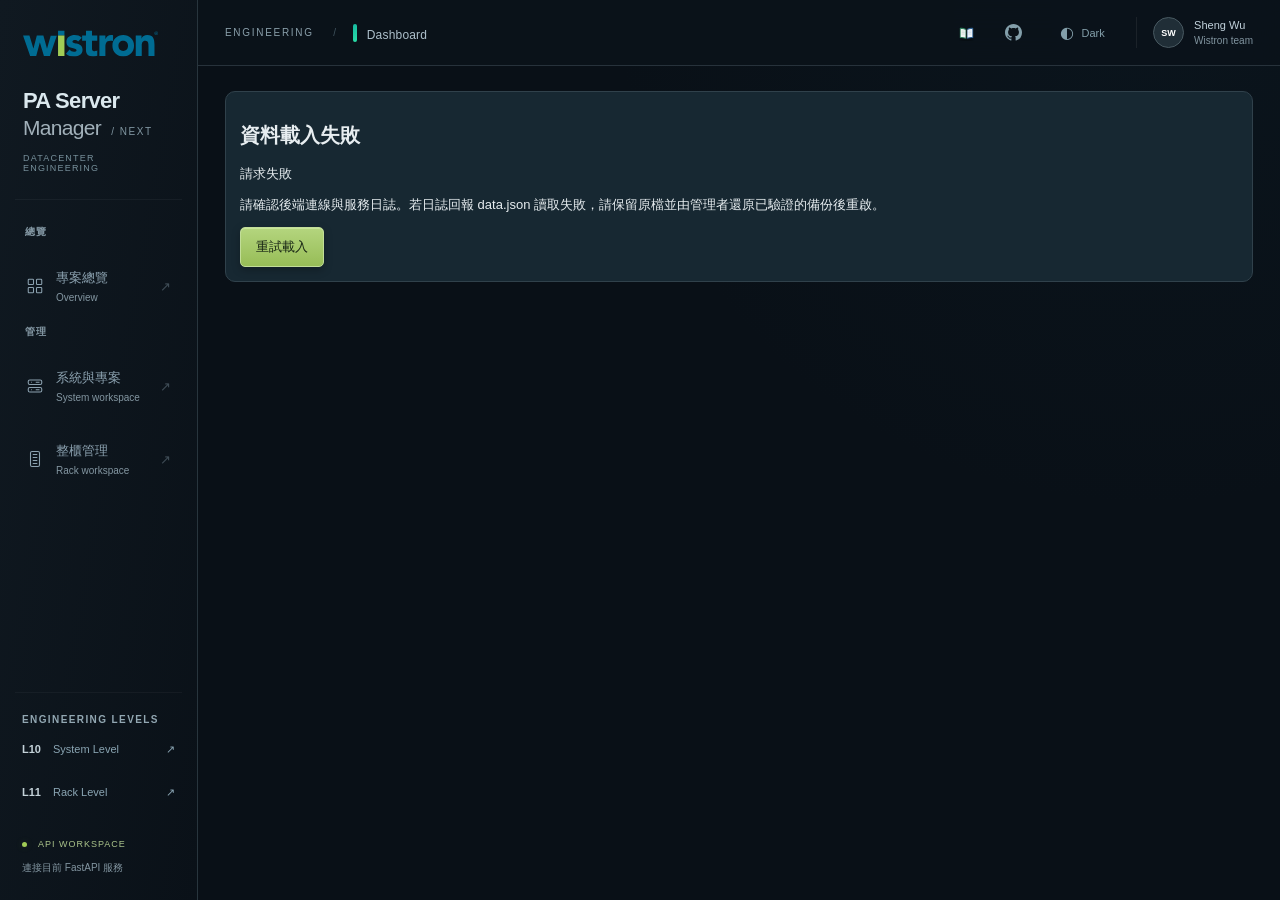
==== static/index.html @ 8024c454 "Render saved rack cabling and node-aware Ping LEDs" ====
<!DOCTYPE html>
<html lang="zh-Hant" data-theme="dark">
<head>
<meta charset="UTF-8">
<meta name="viewport" content="width=device-width, initial-scale=1.0">
<title>Wistron PA Server Manager</title>
<link rel="icon" type="image/svg+xml" href="/static/img/wistron-official.svg">
<link rel="stylesheet" href="/static/css/style.css?v=20260921a">
<link rel="stylesheet" href="/static/vendor/xterm/xterm.css">
<link rel="stylesheet" href="/static/css/product.css?v=20260924-promote-visible">
<link rel="stylesheet" href="/static/css/product-detail.css">
<link rel="stylesheet" href="/static/css/cinematic.css?v=20260924gb300-insertion2">
<link rel="stylesheet" href="/static/css/workspace-cinematic.css">
<link rel="stylesheet" href="/static/css/wistron-light.css">
<link rel="stylesheet" href="/static/css/workspace-reliability.css">
<link rel="stylesheet" href="/static/css/equipment-workspace.css?v=20260924-network-led">
<link rel="stylesheet" href="/static/css/engineering-ux.css?v=20260924">
<link rel="stylesheet" href="/static/css/operations-ux.css?v=20260924-review1">
<link rel="stylesheet" href="/static/css/workspace-ux.css?v=20260924-ux1">
<link rel="stylesheet" href="/static/css/topology.css?v=20260924-ping">
</head>
<body>

<div class="layout">

  <!-- ===== 側欄 ===== -->
  <aside class="sidebar">
    <div class="brand">
      <div class="logo-row">
        <img class="logo-mark logo-img" src="/static/img/wistronlogo.png" alt="Wistron">
        <div class="logo-txt">
          <div class="l1">Wistron PA</div>
        </div>
      </div>
      <div class="manager-label">SERVER MANAGER</div>
      <div class="sub">L10 系統 · L11 機櫃 統一管理平台</div>
    </div>

    <nav class="nav" id="nav"></nav>

    <div class="sidebar-foot">
      <span>Wistron PA Server Manager</span><br>
      <span id="mode-label">Mode: Light</span>
    </div>
  </aside>

  <!-- ===== 主內容 ===== -->
  <main class="main">
    <header class="topbar">
      <span class="page-title" id="page-title">Dashboard</span>
      <span class="gpu-alert-ticker" id="gpu-alert-ticker"></span>
      <span class="spacer"></span>

      <button class="icon-btn guide-btn-color" id="guide-btn" type="button" title="UserGuide">
        <svg viewBox="0 0 28 28" width="19" height="19" aria-hidden="true" style="display:inline-block;vertical-align:middle">
<ellipse cx="14" cy="24.5" rx="11" ry="2" fill="rgba(0,0,0,.22)"/>
<path d="M13 6.5 C10.4 4.9 7 4.4 3 4.9 L3 21.5 C7 21 10.4 21.5 13 23.1 Z" fill="#2f7d5b"/>
<path d="M12.4 8.2 C10.2 6.9 7.4 6.5 4.4 6.9 L4.4 19.8 C7.4 19.4 10.2 19.8 12.4 21 Z" fill="#eef6f1"/>
<path d="M15 6.5 C17.6 4.9 21 4.4 25 4.9 L25 21.5 C21 21 17.6 21.5 15 23.1 Z" fill="#2f5f8f"/>
<path d="M15.6 8.2 C17.8 6.9 20.6 6.5 23.6 6.9 L23.6 19.8 C20.6 19.4 17.8 19.8 15.6 21 Z" fill="#eff5fb"/>
<line x1="14" y1="6.8" x2="14" y2="22.8" stroke="#1b3d2e" stroke-width="1"/>
<path d="M6 10 H11 M6 12.5 H11 M6 15 H11" stroke="#b9c9c0" stroke-width="0.8"/>
<path d="M22 10 H17 M22 12.5 H17 M22 15 H17" stroke="#b6c7d8" stroke-width="0.8"/>
</svg>
      </button>

            <a class="icon-btn gh-link" id="gh-link" href="https://github.com/wistroneq3300/pa-server-manager-next" target="_blank" rel="noopener noreferrer" title="預覽專案原始碼：GitHub">
        <svg viewBox="0 0 16 16" width="17" height="17" fill="currentColor" aria-hidden="true"><path d="M8 0C3.58 0 0 3.58 0 8c0 3.54 2.29 6.53 5.47 7.59.4.07.55-.17.55-.38 0-.19-.01-.82-.01-1.49-2.01.37-2.53-.49-2.69-.94-.09-.23-.48-.94-.82-1.13-.28-.15-.68-.52-.01-.53.63-.01 1.08.58 1.23.82.72 1.21 1.87.87 2.33.66.07-.52.28-.87.51-1.07-1.78-.2-3.64-.89-3.64-3.95 0-.87.31-1.59.82-2.15-.08-.2-.36-1.02.08-2.12 0 0 .67-.21 2.2.82.64-.18 1.32-.27 2-.27s1.36.09 2 .27c1.53-1.04 2.2-.82 2.2-.82.44 1.1.16 1.92.08 2.12.51.56.82 1.27.82 2.15 0 3.07-1.86 3.75-3.65 3.95.29.25.54.73.54 1.48 0 1.07-.01 1.93-.01 2.2 0 .21.15.46.55.38A8.01 8.01 0 0 0 16 8c0-4.42-3.58-8-8-8z"/></svg>
      </a>

      <button class="icon-btn" id="theme-toggle" title="切換深淺色">🌓</button>

      <div class="user"><span class="avatar">SW</span> <span>Sheng Wu</span></div>
    </header>

    <div class="content" id="content">
      <div class="card">Loading…</div>
    </div>
  </main>

</div>

<!-- 新增系統 Modal -->
<div class="modal-backdrop" id="add-modal" style="display:none">
  <div class="modal">
    <div class="modal-head">
      <div class="modal-title">＋ 新增系統</div>
      <button class="icon-btn" onclick="closeAdd()">✕</button>
    </div>
    <div class="modal-body">
      <p class="hint-msg">儲存時會先確認連線（都成功才新增）：<br>
        <b>OS</b>：使用 SSH 登入並抓取 <b>hostname</b> 作為系統名稱；若填入 <b>BMC IP</b> 也會 ping 確認可連。</p>

      <div class="field-row">
        <div class="field">
          <label>層級（Level）<span class="req">*</span></label>
          <select id="f-level" class="input" onchange="onAddLevelChange()">
            <option value="system">L10 · System Level（單機）</option>
            <option value="rack">L11 · Rack Level（整櫃）</option>
          </select>
        </div>
        <div class="field">
          <label>專案 <span class="req">*</span></label>
          <select id="f-project" class="input">
            <option value="">— 未分類 —</option>
          </select>
        </div>
      </div>
      <div class="field-row" id="f-rack-size-wrap" style="display:none">
        <div class="field">
          <label>機櫃占用高度 <span class="hint" style="font-weight:400">（L11 用，多 U 元件如 CDU/PDU/Switch）</span></label>
          <select id="f-rack-size" class="input">
            <option value="1" selected>1U</option>
            <option value="2">2U</option>
            <option value="3">3U</option>
            <option value="4">4U</option>
            <option value="6">6U</option>
            <option value="8">8U</option>
            <option value="12">12U</option>
            <option value="16">16U</option>
            <option value="24">24U</option>
            <option value="32">32U</option>
            <option value="42">42U</option>
          </select>
        </div>
      </div>

      <div class="field">
        <label>OS IP <span class="req">*</span></label>
        <input id="f-os-ip" type="text" placeholder="例: INTERNAL_IP_18" class="input">
      </div>
      <div class="field-row">
        <div class="field">
          <label>OS 帳號 <span class="req">*</span></label>
          <input id="f-os-user" type="text" placeholder="例: nvidia / root" class="input">
        </div>
        <div class="field">
          <label>OS 密碼 <span class="req">*</span></label>
          <div class="pw-wrap">
            <input id="f-os-pass" type="password" placeholder="OS 密碼" class="input pw-input" autocomplete="new-password">
            <button type="button" class="pw-eye" onclick="togglePw('f-os-pass', this)">👁</button>
          </div>
        </div>
      </div>
      <div class="field-row">
        <div class="field">
          <label>OS SSH Port</label>
          <input id="f-os-port" type="number" value="22" class="input" disabled title="固定為 22">
        </div>
      </div>

      <div class="hr">BMC（必填，之後開/關機用）</div>
      <div class="field-row" style="align-items:center">
        <div class="field" style="flex:1">
          <label>BMC IP <span class="hint" style="font-weight:400">（系統依 OS 的 ipmitool 自動帶入）</span></label>
          <input id="f-bmc-ip" type="text" placeholder="由 ipmitool 自動抓取" class="input" disabled>
        </div>
      </div>
      <div style="display:flex;align-items:center;gap:8px;flex-wrap:wrap">
        <button type="button" class="btn small" id="probe-bmc-btn" onclick="probeBmc()">🔍 依 OS 抓取 BMC IP（需 ipmitool）</button>
        <span id="probe-bmc-dot" class="dot-sm" title="抓取 BMC IP 狀態"></span>
        <span id="probe-bmc-msg"></span>
      </div>
      <div class="field-row">
        <div class="field">
          <label>BMC 帳號 <span class="req" id="bmc-user-req">*</span></label>
          <input id="f-bmc-user" type="text" placeholder="例: root" class="input">
        </div>
        <div class="field">
          <label>BMC 密碼 <span class="req" id="bmc-pass-req">*</span></label>
          <div class="pw-wrap">
            <input id="f-bmc-pass" type="password" placeholder="BMC 密碼" class="input pw-input" autocomplete="new-password">
            <button type="button" class="pw-eye" onclick="togglePw('f-bmc-pass', this)">👁</button>
          </div>
        </div>
      </div>

      <div id="add-err" class="error-box" style="display:none"></div>
    </div>
    <div class="modal-foot">
      <button class="btn" onclick="closeAdd()">取消</button>
      <button class="btn primary" id="save-btn" onclick="saveMachine()">儲存並連線測試</button>
    </div>
  </div>
</div>

<!-- 專案管理 Modal -->
<div class="modal-backdrop" id="project-modal" style="display:none">
  <div class="modal">
    <div class="modal-head">
      <div class="modal-title">專案管理</div>
      <button class="icon-btn" onclick="closeProjectModal()">✕</button>
    </div>
    <div class="modal-body">
      <div class="field-row" style="margin-bottom:4px">
        <div class="field" style="flex:2">
          <label>專案名稱</label>
          <input id="new-project-name" type="text" placeholder="例: NCP / H100 / Miramar" class="input">
        </div>
        <div class="field" style="flex:2">
          <label>備註（選填）</label>
          <input id="new-project-desc" type="text" placeholder="說明" class="input">
        </div>
        <button id="project-add-btn" class="btn primary" style="align-self:flex-end;margin-bottom:2px" onclick="addProject()">新增專案</button>
      </div>
      <div id="project-err" class="error-box" style="display:none"></div>
      <table class="t">
        <thead><tr><th>專案</th><th>備註</th><th>機台數</th><th></th></tr></thead>
        <tbody id="project-list-body"></tbody>
      </table>
      <p class="hint-msg" style="margin-top:10px">刪除專案的條件：該專案下必須<b>沒有機台</b>。</p>
    </div>
  </div>
</div>

<!-- 終端機 Modal（左右雙欄：左 OS / 右 BMC；可拖曳 + 放大） -->
<div class="modal-backdrop" id="term-modal" style="display:none">
  <div class="modal term-modal term-drag" id="term-modal-box">
    <div class="term-drag-handle term-head" id="term-head">
      <div class="modal-title" id="term-title"><span class="grip">⠿</span> 終端機</div>
      <span class="spacer"></span>
      <button class="icon-btn term-max" id="term-max-btn" onclick="toggleTermMaximize()" title="放大 / 還原">⛶</button>
      <button class="icon-btn" onclick="closeTerm()" title="關閉">✕</button>
    </div>
    <div class="term-statusbar" id="term-status">
      <span id="term-os-status">OS 連線中…</span>
      <div class="term-mode" id="term-mode">
        <button class="btn small term-mode-btn" id="term-mode-both" title="OS 與 BMC 並排顯示" onclick="setTermMode('both')">◫ 並排</button>
        <button class="btn small term-mode-btn" id="term-mode-os" title="只顯示 OS，放大佔滿" onclick="setTermMode('os')">🖥 OS 放大</button>
        <button class="btn small term-mode-btn" id="term-mode-bmc" title="只顯示 BMC，放大佔滿" onclick="setTermMode('bmc')">🌐 BMC 放大</button>
      </div>
      <span id="term-bmc-status">BMC 連線中…</span>
    </div>
    <div class="term-body">
      <div class="term-pane term-pane-os" id="term-os-pane">
        <div class="term-pane-label">OS</div>
        <div class="term-box" id="term-os"></div>
      </div>
      <div class="term-pane term-pane-bmc" id="term-bmc-pane">
        <div class="term-pane-label">BMC</div>
        <div class="term-box" id="term-bmc"></div>
      </div>
    </div>
  </div>
</div>

<!-- 廣播終端 Modal（同時控制多台 rack 系統，可選主機） -->
<div class="modal-backdrop" id="bc-modal" style="display:none">
  <div class="modal bc-modal bc-drag" id="bc-modal-box">
    <div class="term-drag-handle bc-head" id="bc-head">
      <div class="modal-title" id="bc-title"><span class="grip">▦</span> 📡 廣播終端 <span class="hint" id="bc-title-hint"></span></div>
      <span class="spacer"></span>
      <button class="icon-btn bc-max" id="bc-max-btn" onclick="toggleBcMaximize()" title="放大 / 還原">⛶</button>
      <button class="icon-btn" onclick="closeBroadcast()" title="關閉">✕</button>
    </div>
    <div class="bc-topbar">
      <div class="bc-tabs" id="bc-tabs"></div>
      <div class="bc-ctrl">
        <button class="btn small" id="bc-grid-btn" onclick="bcSetGrid(!bcState.grid)" title="同時顯示全部主機（方形網格，幾台就排幾格）"><span class="bc-chk-box"></span>全部顯示</button>
        <button class="btn small active" id="bc-bcast-on" onclick="bcSetBroadcast(true)" title="廣播模式">📡 廣播全部</button>
        <button class="btn small" id="bc-bcast-off" onclick="bcSetBroadcast(false)" title="只操作目前選取主機">◈ 目前主機</button>
      </div>
    </div>
    <div class="bc-body">
      <div class="bc-panes" id="bc-panes"></div>
      <div class="bc-hlog" id="bc-hlog"></div>
    </div>
    <div class="bc-statusbar" id="bc-status">
      <div class="bc-bcastbar">
        <span class="bc-bc-label">📡 指令列</span>
        <input id="bc-input" type="text" placeholder="輸入指令，Enter 送出（自動加到目前主機或全部主機）" autocomplete="off" spellcheck="false">
      </div>
      <span class="hint" id="bc-status-txt" style="white-space:nowrap"></span>
    </div>
  </div>
</div>

<script src="/static/vendor/xterm/xterm.js"></script>
<script src="/static/vendor/xterm/addon-fit.js"></script>
<script src="/static/vendor/chartjs/chart.umd.min.js"></script>
<script src="/static/js/equipment-rules.js?v=20260924-r4"></script>
<script src="/static/js/equipment-connections.js?v=20260924-r4"></script>
<script src="/static/js/app.js?v=20260924-network-led"></script>
<script src="/static/js/topology.js?v=20260924-network-led"></script>
<script src="/static/js/userguide.js?v=20260905b"></script>
<script>
// KVM 自動登入（Plan A）：launch_id 由 broker mint，route 是 Portal origin 提供
// （nginx 把 /api/kvm/launch 代轉 broker）。主 app 若跑在 dev origin（127.0.0.1:6969），
// 就用指定的 broker Portal host；正式部署時整個 app 掛在 portal host 下即自動對齊。
window.SPX_KVM_LAUNCH_API =
  (window.SPX_KVM_LAUNCH_API) ||
  (location.hostname === "127.0.0.1" && "https://portal.lab.example.internal/api/kvm/launch") ||
  (location.origin + "/api/kvm/launch");
</script>
<script src="/static/js/product.js?v=20260924-promote-visible"></script>
<script src="/static/js/product-detail.js?v=20260924-ops-unified"></script>
<script src="/static/js/core-scene.js?v=20260924-cooling1"></script>
<script src="/static/js/cinematic.js?v=20260924gb300-insertion2"></script>
<script src="/static/js/workspace-cinematic.js?v=20260924-ux2"></script>
<script src="/static/js/hardware-visuals.js?v=20260924-power-fans"></script>
<script src="/static/js/workspace-reliability.js?v=20260924-cooling1"></script>
<script src="/static/js/rack-equipment-scene.js?v=20260924-network-led"></script>
<script src="/static/js/equipment-workspace.js?v=20260924-network-led"></script>
<script src="/static/js/engineering-ux.js?v=20260924-ux2"></script>
<script src="/static/js/operations-ux.js?v=20260924-ux2"></script>
<script src="/static/js/workspace-ux.js?v=20260924-ops-unified"></script>
<script type="module" src="/static/js/kvm_broadcast.js?v=20260924-review1"></script>
<div id="guide-root"></div>


</body>

</html>
---- static/css/style.css ----
/* ============================================================
   Wistron PA Server Manager
   白底為主 + dark/light 切換；品牌色：深藍 + 綠（貼圖風格）
   ============================================================ */

/* ---------- 深淺色變數 ---------- */
:root[data-theme="light"] {
  --bg: #f4f6f8;            /* 頁面背景（淺灰白） */
  --bg-panel: #ffffff;      /* 卡片 */
  --bg-panel-2: #f0f3f6;
  --bg-hover: #eef3f7;
  --border: #dde4ea;
  --border-soft: #e8edf1;
  --text: #1c2733;
  --text-dim: #5c6b77;
  --text-faint: #8a98a5;
  --sidebar-bg: #0a2540;    /* 深藍側欄 */
  --sidebar-text: #c6d6e4;
  --sidebar-text-dim: #6d89a4;
  --logo-grad: linear-gradient(135deg, #0a7d78, #00a878);
  --shadow: 0 1px 3px rgba(10,37,64,.06);
  --shadow-lg: 0 8px 24px rgba(10,37,64,.10);
  --accent-blue: #0a6cff;
  --accent-blue-bg: rgba(10,108,255,.10);
  --grid-line: rgba(10,37,64,.03);
}

:root[data-theme="dark"] {
  --bg: #0e141b;
  --bg-panel: #151d26;
  --bg-panel-2: #1b2530;
  --bg-hover: #212c38;
  --border: #273440;
  --border-soft: #1e2933;
  --text: #dbe4ec;
  --text-dim: #96a4b0;
  --text-faint: #677684;
  --sidebar-bg: #0a1626;
  --sidebar-text: #b7c9da;
  --sidebar-text-dim: #5f7a94;
  --logo-grad: linear-gradient(135deg, #16b7a0, #2be0a7);
  --shadow: 0 1px 3px rgba(0,0,0,.4);
  --shadow-lg: 0 10px 28px rgba(0,0,0,.5);
  --accent-blue: #3b9bff;
  --accent-blue-bg: rgba(59,155,255,.14);
  --grid-line: rgba(255,255,255,.02);
}

/* 品牌綠（兩模式共用） */
:root {
  --w-green: #0a7d78;
  --w-green-bright: #00a878;
  --green: #16a34a; --green-bg: rgba(22,163,74,.12);
  --red: #dc2626;   --red-bg: rgba(220,38,38,.12);
  --amber:#d97706;  --amber-bg: rgba(217,119,6,.12);
}

* { box-sizing: border-box; }
html, body { margin:0; padding:0; }
body {
  background: var(--bg);
  background-attachment: fixed;
  color: var(--text);
  font-family: "Segoe UI","Noto Sans TC","Microsoft JhengHei",Arial,sans-serif;
  font-size: 13px;
  transition: background .2s, color .2s;
}

/* ===== Layout ===== */
.layout { display:flex; min-height:100vh; }

.sidebar {
  width: 236px; flex-shrink:0;
  background:
    linear-gradient(180deg, rgba(10,108,255,.08), transparent 30%),
    var(--sidebar-bg);
  color: var(--sidebar-text);
  display:flex; flex-direction:column;
  height:100vh; position:sticky; top:0;
}
.brand { padding:22px 18px 16px; border-bottom:1px solid rgba(255,255,255,.08); position:relative }
.brand .logo-row { display:flex; align-items:center; gap:10px; }
.brand .logo-mark {
  width:36px;height:36px;border-radius:9px;background:var(--logo-grad);
  display:flex;align-items:center;justify-content:center;
  font-weight:800;color:#fff;font-size:17px;box-shadow:0 2px 10px rgba(0,168,120,.45);
}
/* Wistron logo 圖片取代「PA」方塊：比例放大、貼合側欄 */
.brand .logo-img{width:auto;height:30px;border-radius:0;background:transparent;box-shadow:none}
.brand .logo-txt .l1 { font-weight:700;font-size:13px;color:#fff;letter-spacing:.3px; }
.brand .manager-label {
  margin-top:2px;font-size:10px;color:#7f9cb4;letter-spacing:.6px;font-weight:600;
}
.brand .sub { margin-top:8px;font-size:10px;color:#6d89a4; }

.nav { flex:1; overflow-y:auto; padding:12px 10px; }
.nav .nav-group {
  font-size:10px; letter-spacing:1.4px; color:#5f82a0; text-transform:uppercase;
  padding:6px 10px; font-weight:600;
}
.nav-btn {
  display:flex;align-items:center;gap:11px;width:100%;text-align:left;
  background:transparent;color:var(--sidebar-text);border:none;border-radius:8px;
  padding:10px 12px;margin-bottom:4px;font-size:13px;cursor:pointer;transition:all .15s;
  font-family:inherit;
}
.nav-btn .ico { width:18px;text-align:center;font-size:15px;opacity:.9; }
.nav-btn:hover { background:rgba(255,255,255,.07); color:#fff; }
.nav-btn.active {
  background:linear-gradient(90deg, rgba(0,168,120,.3), rgba(0,168,120,.05));
  color:#fff;font-weight:600;box-shadow:inset 3px 0 0 var(--w-green-bright);
}
.sidebar-foot {
  padding:14px 18px;border-top:1px solid rgba(255,255,255,.08);
  font-size:10px;color:var(--sidebar-text-dim);line-height:1.7;
}

.main { flex:1; min-width:0; display:flex; flex-direction:column; }
.topbar {
  background:color-mix(in srgb, var(--bg-panel) 88%, transparent);
  backdrop-filter:blur(8px);
  background-color:var(--bg-panel);
  border-bottom:1px solid var(--border);
  padding:0 22px;height:56px;display:flex;align-items:center;gap:16px;
  position:sticky;top:0;z-index:5;
}
.topbar .page-title { font-size:16px;font-weight:700;letter-spacing:.2px; }
.topbar .page-title::before{content:"";display:inline-block;width:4px;height:18px;border-radius:2px;background:var(--logo-grad);margin-right:10px;vertical-align:-3px}
.topbar .spacer{flex:1}
.user { display:flex;align-items:center;gap:8px;color:var(--text-dim);font-size:12px; }
.avatar {
  width:30px;height:30px;border-radius:50%;background:var(--logo-grad);color:#fff;
  display:flex;align-items:center;justify-content:center;font-size:12px;font-weight:700;
  box-shadow:0 0 0 2px var(--bg-panel), 0 0 12px rgba(0,168,120,.3);
}

.content { flex:1; padding:20px 22px; }

/* ===== Components ===== */
.card {
  background:var(--bg-panel);border:1px solid var(--border);border-radius:10px;
  padding:16px 18px;margin-bottom:14px;box-shadow:var(--shadow);
}
.card-title {
  font-size:12px;font-weight:700;letter-spacing:.4px;color:var(--text);
  display:flex;align-items:center;gap:8px;margin-bottom:12px;
}
.card-title .hint{color:var(--text-faint);font-weight:400;font-size:11px}

/* 首頁專案總覽卡片 */
.dash-proj-grid{display:grid;grid-template-columns:repeat(auto-fill,minmax(220px,1fr));gap:14px;margin-top:4px}
.dash-proj{background:var(--bg-panel);border:1px solid var(--border);border-radius:12px;padding:15px 16px;cursor:pointer;box-shadow:var(--shadow);transition:transform .15s,border-color .15s,box-shadow .15s;position:relative;overflow:hidden}
.dash-proj::before{content:"";position:absolute;left:0;right:0;top:0;height:2px;background:var(--logo-grad);opacity:0;transition:opacity .15s}
.dash-proj:hover{transform:translateY(-3px);border-color:var(--w-green);box-shadow:var(--shadow-lg)}
.dash-proj:hover::before{opacity:1}
.dash-proj-head{display:flex;align-items:center;justify-content:space-between;gap:8px;flex-wrap:wrap}
.dash-proj-name{font-size:14px;font-weight:700;color:var(--text);min-width:0;overflow:hidden;text-overflow:ellipsis;white-space:nowrap}
.dash-proj-count{font-size:11px;color:var(--text-faint);white-space:nowrap}
.dash-proj-desc{font-size:11px;color:var(--text-faint);margin-top:4px;line-height:1.4}
.dash-proj-stats{margin-top:10px;display:flex;flex-wrap:wrap;gap:6px 12px;font-size:11.5px}
.dash-proj-stats .green{color:var(--green)}
.dash-proj-stats .red{color:var(--red)}

/* ---- 專案卡片：規模分級 + 異常警示 ---- */
.dash-proj{display:flex;flex-direction:column}
.dash-proj.lg{border-left:3px solid var(--accent-blue)}
.dash-proj.mid{border-left:3px solid color-mix(in srgb,var(--w-green) 55%, transparent)}
.dash-proj.lg .dash-proj-count{color:var(--accent-blue);font-weight:700}
.dash-proj-badge{position:static;flex-shrink:0;font-size:10.5px;font-weight:700;padding:3px 8px;border-radius:20px;line-height:1;white-space:nowrap}
.dash-proj-badge.ok{background:var(--green-bg);color:var(--green)}
.dash-proj-badge.bad{background:var(--red-bg);color:var(--red)}
.dash-proj.ok{border-color:color-mix(in srgb,var(--green) 35%, var(--border))}
.dash-proj.warn{border-color:var(--amber)}
.dash-proj.bad{border-color:var(--red);box-shadow:0 0 0 1px var(--red-bg)}
.dash-proj.bad::before{background:var(--red)}

/* 專案管理頁：每專案一卡片 */
.proj-sort-list{display:flex;flex-direction:column;gap:16px}
.proj-card{background:var(--bg-panel);border:1px solid var(--border);border-radius:12px;overflow:hidden;padding:0;box-shadow:var(--shadow);transition:border-color .15s, box-shadow .15s}
.proj-card:hover{border-color:color-mix(in srgb, var(--w-green) 35%, var(--border));box-shadow:var(--shadow-lg)}
.proj-card-active{border-color:var(--w-green)!important;box-shadow:0 0 0 3px color-mix(in srgb, var(--w-green) 35%, transparent),var(--shadow-lg)}
@keyframes projFlash{0%{background:color-mix(in srgb, var(--w-green) 22%, var(--bg-panel))}100%{background:var(--bg-panel)}}
.proj-card-active .proj-card-head{animation:projFlash 1.2s ease-out}
.proj-card-head{display:flex;align-items:center;padding:16px 18px;border-bottom:1px solid var(--border-soft);background:
  linear-gradient(180deg, color-mix(in srgb, var(--bg-panel-2) 92%, var(--accent-blue-bg)), var(--bg-panel-2));
  cursor:grab;user-select:none}
.proj-card-head:active{cursor:grabbing}
.proj-card-head[draggable="true"]:active{opacity:.85}
.proj-card-grip{color:var(--text-faint);font-size:18px;margin-right:4px;line-height:1;cursor:grab;opacity:.8}
.proj-card-info{display:flex;align-items:center;gap:12px;flex-wrap:wrap;min-width:0}
.proj-card .proj-card-info .proj-card-desc{margin-left:6px}
.proj-card-info .badge{align-self:center}
.proj-card-name{font-size:24px;font-weight:800;color:var(--text);letter-spacing:.3px;line-height:1.1}
.proj-card-count{font-size:12px;color:var(--w-green);background:var(--green-bg);padding:3px 12px;border-radius:20px;font-weight:700}
.proj-card-desc{font-size:12px;color:var(--text-faint)}
.proj-card .t td{padding:8px 12px}
.move-sel{max-width:150px;font-size:11.5px;padding:4px 8px;border-radius:6px}
/* 拖曳換位視覺回饋 */
.proj-card.drag-src{opacity:.5}
.proj-card.drag-idle{opacity:.6}
.proj-card.drag-over{border-color:var(--w-green);box-shadow:0 0 0 2px var(--w-green-bg);transform:translateY(2px)}

.stat-row{display:flex;gap:14px;flex-wrap:wrap}
.stat{flex:1;min-width:110px;position:relative;background:var(--bg-panel);border:1px solid var(--border);border-radius:12px;padding:16px 18px;box-shadow:var(--shadow);overflow:hidden;transition:transform .12s, box-shadow .12s, border-color .12s}
.stat:hover{transform:translateY(-2px);box-shadow:var(--shadow-lg);border-color:color-mix(in srgb, var(--w-green) 40%, var(--border))}
.stat::after{content:"";position:absolute;left:0;top:0;bottom:0;width:3px;background:var(--logo-grad);border-radius:2px 0 0 2px;opacity:.9}
.stat .k{color:var(--text-faint);font-size:11px;letter-spacing:.4px;text-transform:uppercase}
.stat .v{font-size:26px;font-weight:800;margin-top:4px;color:var(--text);letter-spacing:.5px}

.badge{display:inline-flex;align-items:center;gap:5px;padding:2px 9px;border-radius:20px;font-size:11px;font-weight:600;white-space:nowrap}
.badge .dot{width:7px;height:7px;border-radius:50%}
.badge.green{background:var(--green-bg);color:var(--green)} .badge.green .dot{background:var(--green)}
.badge.red{background:var(--red-bg);color:var(--red)} .badge.red .dot{background:var(--red)}
.badge.amber{background:var(--amber-bg);color:var(--amber)} .badge.amber .dot{background:var(--amber)}
/* 專案層級 badge：Rack(L10) 藍、System(L11) 綠 */
.badge-rack{background:rgba(10,140,255,.12);color:#0a8cff;border:1px solid rgba(10,140,255,.25)}
.badge-system{background:var(--green-bg);color:var(--green);border:1px solid rgba(22,163,74,.25)}
:root[data-theme="dark"] .badge-rack{color:#4db2ff}

/* 停用欄位（反灰） */
.input[disabled]{background:var(--bg-panel-2);color:var(--text-faint);cursor:not-allowed;opacity:.7}

table.t{width:100%;border-collapse:collapse}
.proj-table-scroll{overflow-x:auto;-webkit-overflow-scrolling:touch;width:100%}
.proj-table-scroll table.t{min-width:1180px;width:100%;table-layout:fixed}
.proj-table-scroll table.t th,.proj-table-scroll table.t td{white-space:nowrap}
/* 系統管理表格：固定各欄寬度，讓每個專案卡片(含 L10/L11/未分類)的欄位 X 位置完全一致 */
.proj-table-scroll table.t col.cw-name{width:220px}
.proj-table-scroll table.t col.cw-lvl{width:78px}
.proj-table-scroll table.t col.cw-ip{width:118px}
.proj-table-scroll table.t col.cw-st{width:74px}
.proj-table-scroll table.t col.cw-pwr{width:90px}
.proj-table-scroll table.t col.cw-move{width:124px}
.proj-table-scroll table.t col.cw-act{width:210px}
.proj-card .t td.os-ip-cell,.proj-card .t td.bmc-ip-cell{white-space:nowrap;min-width:110px}
.t th{text-align:left;font-size:11px;color:var(--text-faint);text-transform:uppercase;letter-spacing:.4px;border-bottom:1px solid var(--border);padding:8px;white-space:nowrap}
.t td{border-bottom:1px solid var(--border-soft);padding:8px;font-size:12px}
/* 系統管理專案表格（L10/L11/未分類共用同 8 欄 + colgroup 固定欄寬，
   確保每個專案卡片的欄位 X 位置完全一致；卡片太窄時整個表格可水平捲動）。 */
.proj-card .t{width:100%}
/* 系統名稱欄：內容可折行截斷，避免撐寬 */
.proj-card .t th:nth-child(1),.proj-card .t td:nth-child(1){text-align:left;overflow:hidden;text-overflow:ellipsis}
/* OS IP / BMC IP（第3/4欄）：fixed 欄寬下超長內容截斷，避免破版 */
.proj-card .t th:nth-child(3),.proj-card .t td:nth-child(3),
.proj-card .t th:nth-child(4),.proj-card .t td:nth-child(4){overflow:hidden;text-overflow:ellipsis}
.proj-card .t td:nth-child(2) .mono{display:inline-block;max-width:100%;overflow:hidden;text-overflow:ellipsis;vertical-align:bottom}
.t tr:last-child td{border-bottom:none}
.t tbody tr:hover{background:var(--bg-hover)}
.mono{font-family:Consolas,Menlo,monospace;font-size:11.5px}

.btn{
  background:var(--bg-panel);color:var(--text);border:1px solid var(--border);border-radius:8px;
  padding:8px 14px;font-size:12px;font-weight:600;cursor:pointer;display:inline-flex;align-items:center;gap:6px;transition:all .12s;font-family:inherit;box-shadow:var(--shadow)
}
.btn:hover{border-color:var(--w-green);color:var(--w-green);transform:translateY(-1px)}
.btn.primary{background:linear-gradient(135deg, var(--w-green), var(--w-green-bright));border-color:transparent;color:#fff;box-shadow:0 2px 8px rgba(0,168,120,.35)}
.btn.primary:hover{background:linear-gradient(135deg, var(--w-green-bright), var(--w-green-bright));color:#fff;transform:translateY(-1px)}
.btn.small{padding:4px 10px;font-size:11px;font-weight:500}
.btn.btn-danger{color:var(--red);border-color:transparent;background:var(--red-bg)}
.btn.btn-danger:hover{background:var(--red);color:#fff}
.btn.btn-good{color:var(--green);border-color:transparent;background:color-mix(in srgb,var(--green) 14%,transparent)}
.btn.btn-good:hover{background:var(--green);color:#fff}
.btn.btn-warn{color:#d97706;border-color:transparent;background:color-mix(in srgb,#d97706 14%,transparent)}
.btn-del{color:#fca5a5;border-color:rgba(248,113,113,.45);background:color-mix(in srgb,#ef4444 14%,transparent)}
.btn-del:hover{background:rgba(239,68,68,.5);color:#fff}
.btn.btn-warn:hover{background:#d97706;color:#fff}

.icon-btn{
  background:transparent;border:1px solid var(--border);border-radius:6px;color:var(--text);
  width:32px;height:32px;cursor:pointer;font-size:15px;transition:all .12s;font-family:inherit
}
.icon-btn:hover{border-color:var(--w-green)}

.section-h{display:flex;align-items:center;gap:10px;margin:0 0 14px}
.section-h .t{font-size:16px;font-weight:800;letter-spacing:.2px}
.section-h .spacer{flex:1}
.section-h .hint{color:var(--text-faint);font-size:12px}

.empty{
  position:relative;
  border:1px dashed var(--border);border-radius:10px;padding:22px 20px;text-align:center;color:var(--text-faint);background:var(--bg-panel)
}
.empty b{color:var(--text)}
/* 机柜空态：左右两条发光竖缝，像空的机柜立柱 */
.empty::before{content:"";position:absolute;left:16px;top:16px;bottom:16px;width:3px;border-radius:2px;pointer-events:none;
  background:linear-gradient(180deg,transparent,color-mix(in srgb,var(--w-green) 70%, transparent) 28%,color-mix(in srgb,var(--w-green) 70%, transparent) 72%,transparent)}
.empty::after{content:"";position:absolute;right:16px;top:16px;bottom:16px;width:3px;border-radius:2px;pointer-events:none;
  background:linear-gradient(180deg,transparent,color-mix(in srgb,var(--w-green) 70%, transparent) 28%,color-mix(in srgb,var(--w-green) 70%, transparent) 72%,transparent)}

/* ===== Modal ===== */
.modal-backdrop{position:fixed;inset:0;background:rgba(8,20,32,.5);backdrop-filter:blur(3px);display:flex;align-items:center;justify-content:center;z-index:50}
.modal{background:var(--bg-panel);border:1px solid var(--border);border-radius:14px;width:500px;max-width:94vw;box-shadow:0 24px 60px rgba(0,0,0,.35)}
.modal-head{display:flex;align-items:center;justify-content:space-between;padding:16px 20px;border-bottom:1px solid var(--border);background:linear-gradient(180deg, color-mix(in srgb, var(--bg-panel-2) 90%, var(--accent-blue-bg)), var(--bg-panel));border-radius:14px 14px 0 0}
.modal-title{font-size:15px;font-weight:800;letter-spacing:.2px}
.modal-title::before{content:"";display:inline-block;width:4px;height:16px;border-radius:2px;background:var(--logo-grad);margin-right:9px;vertical-align:-2px}
.modal-body{padding:20px;max-height:70vh;overflow-y:auto}
.modal-foot{padding:16px 20px;border-top:1px solid var(--border);display:flex;justify-content:flex-end;gap:10px}

.hint-msg{color:var(--text-dim);font-size:12px;margin:0 0 14px;line-height:1.6}
.hr{font-size:11px;font-weight:700;color:var(--text-faint);letter-spacing:.5px;margin:16px 0 12px;border-top:1px solid var(--border);padding-top:10px;text-transform:uppercase}
#probe-bmc-btn{margin:2px 0 12px;width:100%;justify-content:center}
#probe-bmc-btn:disabled{opacity:.6;cursor:wait}
.field{margin-bottom:12px}
.field label{display:block;font-size:12px;color:var(--text-dim);margin-bottom:4px}
.field .req{color:var(--red)}
.field-row{display:flex;gap:12px}
.field-row .field{flex:1}
.input{
  width:100%;padding:9px 11px;border:1px solid var(--border);border-radius:6px;
  background:var(--bg-panel-2);color:var(--text);font-size:13px;outline:none;font-family:inherit
}
.input:focus{border-color:var(--w-green)}
/* placeholder 一律淺灰：避免某些欄位（尤其 BMC 密碼 pw-input）在部分瀏覽器顯示較深 */
.input::placeholder{color:var(--text-faint);opacity:1}
/* BMC IP 掃描結果訊息：成功綠、失敗紅 */
#probe-bmc-msg{font-size:12.5px;font-weight:600}
#probe-bmc-msg.ok{color:#16a34a}
#probe-bmc-msg.err{color:#ef4444}
.input::-webkit-input-placeholder{color:var(--text-faint);opacity:1}
.input::-moz-placeholder{color:var(--text-faint);opacity:1}
/* BMC 密碼欄在 WebKit 會被上方 -webkit-text-fill-color(深色) 蓋掉 placeholder
   補一條 placeholder 淺灰且 !important 覆蓋，與「例: root」一致 */
input#f-bmc-pass::-webkit-input-placeholder{color:var(--text-faint) !important;-webkit-text-fill-color:var(--text-faint) !important;opacity:1}
input#f-bmc-pass::placeholder{color:var(--text-faint) !important;-webkit-text-fill-color:var(--text-faint) !important;opacity:1}
input#f-bmc-pass::-moz-placeholder{color:var(--text-faint) !important;opacity:1}
/* 移除 BMC 密碼欄由瀏覽器 autofill/必填提示造成的紅框，統一為一般輸入框樣式 */
input#f-bmc-pass,
input#f-bmc-pass:-webkit-autofill,
input#f-bmc-pass:autofill{
  border:1px solid var(--border) !important;
  outline:none !important;
  box-shadow:0 0 0 1000px var(--bg-panel-2) inset !important;
  -webkit-box-shadow:0 0 0 1000px var(--bg-panel-2) inset !important;
  -webkit-text-fill-color:var(--text) !important;
  caret-color:var(--text);
}
.error-box{background:var(--red-bg);color:var(--red);border:1px solid rgba(220,38,38,.3);border-radius:6px;padding:9px 12px;font-size:12px;margin-top:6px}
.success-box{background:var(--green-bg);color:var(--green);border:1px solid rgba(22,163,74,.3);border-radius:6px;padding:9px 12px;font-size:12px;margin-top:6px}

/* ===== 密碼眼睛 ===== */
.pw-wrap{position:relative}
.pw-input{padding-right:34px}
.pw-eye{position:absolute;right:6px;top:50%;transform:translateY(-50%);border:none;background:transparent;cursor:pointer;font-size:14px;opacity:.7}
.pw-eye:hover{opacity:1}

/* ===== 專案收合選單（Dashboard 用）===== */
.proj-group{
  background:var(--bg-panel);border:1px solid var(--border);border-radius:10px;
  margin-bottom:14px;overflow:hidden;box-shadow:var(--shadow);
}
.proj-head{
  width:100%;display:flex;align-items:center;gap:10px;padding:12px 16px;cursor:pointer;
  background:var(--bg-panel);border:none;color:var(--text);font-family:inherit;font-size:13px;text-align:left;
}
.proj-head:hover{background:var(--bg-hover)}
.proj-head .caret{transition:transform .2s;font-size:11px;color:var(--text-dim)}
.proj-head.open .caret{transform:rotate(90deg)}
.proj-head .proj-name{font-weight:700}
.proj-head .proj-count{color:var(--text-faint);font-size:12px;background:var(--bg-panel-2);padding:1px 9px;border-radius:12px}
.proj-head .spacer{flex:1}
.proj-body{display:none;border-top:1px solid var(--border-soft);padding:6px}
.proj-group.open .proj-body{display:block}
.proj-body table{margin:0}
.proj-body .t td{padding:7px 8px}

.project-add-bar{display:flex;align-items:center;gap:10px;margin-bottom:14px}
.project-add-bar .input{flex:1}

/* ===== 終端機 ===== */
.term-modal{width:92vw;max-width:1400px;height:82vh;display:flex;flex-direction:column}
.term-head{flex-shrink:0}
.term-statusbar{
  display:flex;align-items:center;gap:12px;padding:6px 16px;font-size:11px;
  background:var(--bg-panel-2);border-bottom:1px solid var(--border);color:var(--text-dim);
}
.term-body{flex:1;display:flex;gap:8px;padding:10px;min-height:0}
.term-pane{flex:1;display:flex;flex-direction:column;min-width:0}
/* 終端機視圖切換：os / bmc 單獨放大 或 both 並排 */
.term-mode{display:flex;gap:6px}
.term-mode-btn{padding:2px 10px;font-size:11px;opacity:.7}
.term-mode-btn.active{opacity:1;background:var(--accent,rgba(0,180,255,.18));border-color:var(--accent,#0af);color:var(--text)}
.term-mode-btn:disabled{opacity:.4;cursor:not-allowed}
.term-state-os .term-pane-os{display:flex}
.term-state-os .term-pane-bmc{display:none}
.term-state-bmc .term-pane-os{display:none}
.term-state-bmc .term-pane-bmc{display:flex}
.term-state-both .term-pane-os{display:flex}
.term-state-both .term-pane-bmc{display:flex}
.term-pane-label{
  font-size:11px;font-weight:700;padding:5px 10px;letter-spacing:.4px;color:var(--text-faint);
  border:1px solid var(--border);border-bottom:none;border-radius:8px 8px 0 0;background:var(--bg-panel-2);
  display:flex;justify-content:space-between;align-items:center;
}
.term-box{flex:1;min-height:0;border:1px solid var(--border);border-radius:0 0 8px 8px;overflow:hidden;background:#000}
.term-box .xterm{padding:6px;height:100%}
.term-badge{font-size:10px;font-weight:600;padding:1px 7px;border-radius:10px}
.term-badge.ok{background:var(--green-bg);color:var(--green)}
.term-badge.err{background:var(--red-bg);color:var(--red)}
.term-badge.warn{background:var(--amber-bg);color:var(--amber)}

/* ===== 終端機：可拖曳 + 放大 ===== */
/* term modal 不走 flex 置中，改用絕對定位以便拖曳 */
#term-modal{align-items:flex-start;display:flex;padding:0;overflow:hidden}
.term-drag{
  position:fixed;left:50%;top:50%;transform:translate(-50%,-50%);
  width:92vw;max-width:1400px;height:82vh;display:flex;flex-direction:column;
  margin:0;cursor:default;
}
.term-drag.dragging{transition:none;opacity:.95}
.term-drag-handle{cursor:move;user-select:none;display:flex;align-items:center;gap:10px;
  padding:12px 16px;border-bottom:1px solid var(--border)}
.term-drag .grip{color:var(--text-faint);font-size:13px}
/* 放大（全螢幕）狀態 */
.term-drag.maximized{
  left:0 !important;top:0 !important;transform:none !important;
  width:100vw !important;max-width:none;height:100vh !important;border-radius:0;
}
.term-drag.maximized .grip{display:none}
.term-drag.maximized .term-max{background:var(--bg-panel-2)}

/* ===== 廣播終端（同時控制多台 rack 系統） ===== */
#bc-modal{align-items:flex-start;display:flex;padding:0;overflow:hidden}
.bc-drag{
  position:fixed;left:50%;top:50%;transform:translate(-50%,-50%);
  width:94vw;max-width:1500px;height:84vh;display:flex;flex-direction:column;
  margin:0;cursor:default;
}
.bc-drag.dragging{transition:none;opacity:.95}
.bc-topbar{
  display:flex;align-items:center;gap:10px;flex-wrap:wrap;padding:8px 14px;
  border-bottom:1px solid var(--border);background:var(--bg-panel-2);
}
.bc-tabs{display:flex;gap:6px;flex:1;flex-wrap:wrap;min-width:0}
.bc-tab{
  font-size:11px;font-weight:600;padding:5px 11px;border-radius:6px;cursor:pointer;
  border:1px solid var(--border);color:var(--text-dim);background:var(--bg-panel);
  display:flex;align-items:center;gap:6px;max-width:190px;overflow:hidden;text-overflow:ellipsis;white-space:nowrap;
}
.bc-tab .lamp{width:7px;height:7px;border-radius:50%;flex-shrink:0}
.bc-tab .bc-ack{font-size:11px;font-weight:800;margin-left:3px;min-width:12px;text-align:center}
.bc-tab .bc-ack.ok{color:var(--green)}
.bc-tab .bc-ack.send{color:var(--amber)}
.bc-tab .lamp.on{background:var(--green)}
.bc-tab .lamp.err{background:var(--red)}
.bc-tab .lamp.none{background:var(--text-faint)}
/* 抓取 BMC IP 狀態燈：灰=待機、紅=掃描中/失敗、綠=已抓到 */
.dot-sm{width:9px;height:9px;border-radius:50%;background:var(--text-faint);flex-shrink:0;transition:background .2s}
.dot-sm.scan{background:var(--red);box-shadow:0 0 0 0 rgba(220,38,38,.6);animation:pulse 1s infinite}
.dot-sm.ok{background:var(--green)}
.dot-sm.fail{background:var(--red)}
@keyframes pulse{0%{box-shadow:0 0 0 0 rgba(220,38,38,.6)}70%{box-shadow:0 0 0 6px rgba(220,38,38,0)}100%{box-shadow:0 0 0 0 rgba(220,38,38,0)}}
.bc-tab.active{border-color:var(--accent-blue);color:var(--text);background:var(--bg-panel)}
.bc-tab .x{opacity:.6;margin-left:2px;font-size:12px}
.bc-tab .x:hover{opacity:1;color:var(--red)}
.bc-ctrl{display:flex;gap:6px;flex-shrink:0;align-items:center}
.bc-ctrl .btn.small.active{background:var(--w-green);border-color:var(--w-green);color:#fff}
.bc-ctrl #bc-grid-btn.active{background:transparent;border-color:var(--w-green);color:var(--w-green)}
.bc-chk-box{
  display:inline-block;
  width:16px;
  height:16px;
  border:2px solid var(--w-green);
  border-radius:3px;
  position:relative;
  margin-right:4px;
  vertical-align:middle;
}
.bc-ctrl #bc-grid-btn.active .bc-chk-box{
  background:var(--w-green);
}
.bc-ctrl #bc-grid-btn.active .bc-chk-box::after{
  content:"✓";
  position:absolute;
  color:#fff;
  font-size:12px;
  top:50%;
  left:50%;
  transform:translate(-50%,-50%);
}
.bc-body{flex:1;min-height:0;padding:10px;display:flex}
.bc-panes{flex:1;display:flex;min-width:0;min-height:0}
.bc-pane{display:none;flex:1;flex-direction:column;min-width:0;min-height:0}
.bc-pane.active{display:flex}
/* 網格「同時顯示全部」監控牆模式：幾台自動排成近似方形（4台=2x2、9台=3x3…） */
.bc-panes.grid{display:grid;grid-template-columns:repeat(var(--bc-cols,2),1fr);gap:8px;overflow:auto;align-content:start}
.bc-panes.grid .bc-pane{display:flex;min-height:120px}
.bc-panes.grid .bc-pane-label{font-size:10px;padding:3px 8px}
.bc-panes.grid .bc-box .xterm{padding:3px}
/* 主控(host/broadcaster)指令記錄：記錄你(host)送出過的 command → 目標 */
.bc-hlog{width:200px;min-width:180px;max-width:260px;margin-left:10px;border:1px solid var(--border);border-radius:8px;
  background:var(--bg-panel-2);overflow-y:auto;font-family:"Cascadia Mono","Consolas",monospace;font-size:10.5px;
  display:flex;flex-direction:column}
.bc-hlog-item{padding:5px 8px;border-bottom:1px solid var(--border);font-size:10.5px;line-height:1.5;color:var(--text)}
.bc-hlog-time{color:var(--text-faint);font-size:9.5px;display:block}
.bc-hlog-cmd{color:#22c55e;font-weight:700;word-break:break-all;display:block}
/* .bc-hlog-tgt 已移除：指令歷史不再顯示目標主機列表 */
.bc-hlog-empty{color:var(--text-faint);padding:12px;font-size:10.5px;line-height:1.6}
.bc-pane-label{
  font-size:11px;font-weight:700;padding:5px 10px;letter-spacing:.3px;color:var(--text-faint);
  border:1px solid var(--border);border-bottom:none;border-radius:8px 8px 0 0;background:var(--bg-panel-2);
  display:flex;justify-content:space-between;align-items:center;overflow:hidden;text-overflow:ellipsis;white-space:nowrap;
}
.bc-box{flex:1;min-height:0;border:1px solid var(--border);border-radius:0 0 8px 8px;overflow:hidden;background:#000}
.bc-box .xterm{padding:6px;height:100%}
.bc-statusbar{
  display:flex;align-items:center;gap:12px;padding:8px 16px;font-size:12px;
  background:var(--bg-panel-2);border-top:1px solid var(--border);color:var(--text-dim);
  min-height:38px;
}
.bc-bcastbar{display:flex;gap:8px;align-items:center;width:100%}
.bc-bcastbar .bc-bc-label{font-size:11px;font-weight:700;color:var(--accent-blue);white-space:nowrap}
.bc-bcastbar input{flex:1}
#bc-input{flex:1;background:#0b0f14;color:#e6edf3;border:1px solid var(--border);border-radius:6px;padding:8px 10px;font-family:monospace;font-size:12.5px}
#bc-input:focus{outline:none;border-color:var(--accent-blue)}
.bc-drag.maximized{left:0 !important;top:0 !important;transform:none !important;width:100vw !important;max-width:none;height:100vh !important;border-radius:0}
.bc-drag.maximized .bc-max{background:var(--bg-panel-2)}
.bc-drag.maximized .grip{display:none}

/* ============================================================
   Dashboard 新總覽（SUT 健康、GPU 狀態、告警、架構、AI Copilot)
   ============================================================ */
.dash-kpis{display:flex;gap:14px;flex-wrap:wrap;margin-bottom:16px}
.dash-lastscan{display:flex;align-items:center;gap:6px;font-size:11.5px;color:var(--text-faint);margin:-6px 0 14px}
.dash-kpis .stat{flex:1;min-width:130px}

.glass-panel{
  background:var(--bg-panel);
  border:1px solid var(--border);
  border-radius:16px;
  padding:18px 20px;
  box-shadow:var(--shadow);
}

/* 中部三欄：健康 / 狀態表 / 告警+架構 */
/* 中部兩欄：健康 + 狀態圓餅 */
.dash-mid{display:grid;grid-template-columns:340px 1fr;gap:16px;margin-bottom:16px;align-items:stretch}
/* 燈光貼 absolute 頂/左，需 overflow:hidden 才會跟圓角彎，不然直角會凸出圓角外 */
.dash-mid .glass-panel{display:flex;flex-direction:column;min-width:0;overflow:hidden}
.dash-mid .card-title{font-size:13px;font-weight:800;letter-spacing:.3px;color:var(--text);margin-bottom:14px}

.health-body{display:flex;flex-direction:column;align-items:center;gap:16px}
.donut{width:150px;height:150px;transform:rotate(-90deg)}
.donut-track{fill:none;stroke:var(--bg-panel-2);stroke-width:11}
.donut-val{fill:none;stroke-width:11;stroke-linecap:round}
.donut-val.good{stroke:var(--green)}
.donut-val.warn{stroke:var(--amber)}
.donut-val.bad{stroke:var(--red)}
.donut text{transform:rotate(90deg);transform-origin:60px 60px;text-anchor:middle}
.donut .donut-n{font-size:26px;font-weight:800;fill:var(--text)}
.donut .donut-l{font-size:9px;fill:var(--text-faint);letter-spacing:.5px}
.health-legend{display:flex;flex-direction:column;gap:8px;width:100%}
.hl{display:flex;align-items:center;gap:8px;font-size:12.5px;color:var(--text-dim)}
.hl b{color:var(--text)}

.dot{display:inline-block;width:8px;height:8px;border-radius:50%;flex-shrink:0}
.dot-g{background:var(--green)} .dot-r{background:var(--red)} .dot-y{background:var(--amber)}

.table-scroll{overflow-x:auto}
.status-panel .t td{font-size:12px}
.status-panel .t th{font-size:10.5px}

.alerts{list-style:none;margin:0;padding:0}
.alerts li{display:flex;align-items:center;gap:8px;font-size:12.5px;color:var(--text-dim);padding:6px 0;border-bottom:1px solid var(--border-soft)}
.alerts li:last-child{border-bottom:none}
.alerts li.no-alert{color:var(--green)}
.card-title .hint{font-size:11px;color:var(--text-faint);font-weight:400}

/* 系統架構圖 */
.arch{display:flex;flex-direction:column;gap:4px;align-items:center;margin-top:6px}
.arch-node{
  width:100%;text-align:center;padding:10px;border-radius:10px;
  font-size:12px;font-weight:700;color:#fff;display:flex;flex-direction:column;gap:2px;
}
.arch-sub{font-size:10px;font-weight:400;opacity:.85}
.arch-fe{background:linear-gradient(135deg,#2563eb,#3b82f6)}
.arch-be{background:linear-gradient(135deg,#7c3aed,#9333ea)}
.arch-gpu{background:linear-gradient(135deg,#0a7d78,#00a878)}
.arch-arrow{color:var(--text-faint);font-size:14px;line-height:1}

/* 下排：專案 + copilot */
.dash-bottom{display:grid;grid-template-columns:1fr 460px;gap:18px;align-items:stretch}
.dash-proj-grid{display:grid;grid-template-columns:repeat(auto-fill,minmax(210px,1fr));gap:14px}
.dash-proj-bar{height:5px;border-radius:4px;background:var(--bg-panel-2);overflow:hidden;margin-top:10px}
.dash-proj-bar-in{height:100%;background:linear-gradient(90deg,var(--w-green),var(--w-green-bright));border-radius:4px;transition:width .4s}

.copilot-body{display:flex;flex-direction:column;gap:10px;margin-bottom:12px;max-height:520px;min-height:220px;overflow-y:auto}
.copilot-msg{font-size:12.5px;line-height:1.6;padding:9px 12px;border-radius:12px}
.copilot-msg.ai{background:var(--bg-panel-2);color:var(--text-dim);border:1px solid var(--border-soft)}
.copilot-msg.user{background:var(--accent-blue-bg);color:var(--accent-blue);align-self:flex-end;border:1px solid color-mix(in srgb,var(--accent-blue) 30%, transparent)}
.copilot-input{display:flex;gap:8px}

/* ---- Rack Copilot 對話視窗 ---- */
.rack-cop-panel{margin-top:16px;background:var(--bg-panel, rgba(18,20,28,.9));border:1px solid var(--border-soft);border-radius:14px;overflow:hidden;display:flex;flex-direction:column}
.rack-cop-head{display:flex;align-items:center;gap:8px;padding:10px 12px;border-bottom:1px solid var(--border-soft);background:color-mix(in srgb,var(--bg-panel-2, #12141c) 60%, transparent)}
.cop-title{flex:1;font-weight:600}
.rack-cop-clear{font-size:12px;padding:2px 8px;opacity:.7}
.rack-cop-body{display:flex;flex-direction:column;gap:10px;padding:12px;height:320px;min-height:200px;overflow-y:auto}
.rack-cop-input{display:flex;gap:8px;padding:10px 12px;border-top:1px solid var(--border-soft);align-items:flex-end}
.rack-cop-input textarea{flex:1;resize:none;min-height:38px;max-height:120px;border:1px solid var(--border-soft);border-radius:10px;background:var(--input-bg, rgba(0,0,0,.25));color:var(--text);padding:9px 12px;font-family:inherit;font-size:13px;outline:none}
.rack-cop-input button{height:38px;width:44px;border-radius:10px;font-size:16px}
.cop-msg{display:flex;gap:8px;align-items:flex-start}
.cop-msg.user{justify-content:flex-end}
.cop-avatar{font-size:16px;line-height:1;padding-top:4px;flex-shrink:0}
.cop-bubble{font-size:12.5px;line-height:1.6;padding:9px 12px;border-radius:12px;max-width:82%;word-break:break-word}
.cop-bubble.ai{background:var(--bg-panel-2);color:var(--text-dim);border:1px solid var(--border-soft)}
.cop-bubble.user{background:var(--accent-blue-bg);color:var(--accent-blue);border:1px solid color-mix(in srgb,var(--accent-blue) 30%, transparent)}
.cop-bubble.typing{opacity:.65;font-style:italic}

.empty-small{color:var(--text-faint);font-size:12.5px;padding:20px 0;text-align:center}

/* ============ Rack Manager（L11 整櫃） ============ */
.rack-hero{display:flex;align-items:center;gap:12px;padding:20px 24px;border-radius:16px;margin-bottom:18px;
  background:
    linear-gradient(120deg, color-mix(in srgb, var(--accent-blue-bg) 70%, var(--bg-panel)), var(--bg-panel)),
    var(--bg-panel);
  border:1px solid var(--border);box-shadow:var(--shadow)}
.rack-hero-left{display:flex;flex-direction:column;gap:2px;min-width:0}
.rack-hero-title{font-size:22px;font-weight:800}
.rack-hero-sub{color:var(--text-dim);font-size:13px}
.rack-hero-desc{color:var(--text-faint);font-size:12px}
.rack-hero .spacer{flex:1}
.rack-grid{display:grid;grid-template-columns:repeat(auto-fill,minmax(320px,1fr));gap:16px;margin-bottom:16px}
.rack-card{background:var(--bg-panel);border:1px solid var(--border);border-radius:14px;padding:16px 18px;box-shadow:var(--shadow);transition:transform .12s,box-shadow .12s}
.rack-card:hover{transform:translateY(-2px);box-shadow:var(--shadow-lg)}
.rack-card.off{opacity:.72}
.rack-card-top{display:flex;align-items:center;justify-content:space-between;gap:8px}
.rack-name{font-size:15px;font-weight:800}
.rstatus{font-size:11.5px;font-weight:600;padding:3px 9px;border-radius:14px}
.rstatus.green{background:var(--green-bg);color:var(--green)}
.rstatus.amber{background:var(--amber-bg);color:var(--amber)}
.rack-proj{font-size:11.5px;color:var(--text-faint);margin-top:3px}
.rack-metrics{display:flex;gap:10px;margin:14px 0}
.rm{flex:1;background:var(--bg-panel-2);border-radius:10px;padding:10px;text-align:center}
.rm-k{display:block;font-size:10px;color:var(--text-faint);letter-spacing:.3px}
.rm-v{display:block;font-size:16px;font-weight:800;margin-top:2px}
.rm-v.hot{color:var(--amber)}
.rack-rack-vis{display:grid;grid-template-columns:repeat(12,1fr);gap:3px;background:var(--bg-panel-2);padding:8px;border-radius:8px;border:1px solid var(--border-soft)}
.slot{aspect-ratio:1.1;border-radius:3px;background:var(--border);transition:background .2s}
.slot.on{background:linear-gradient(135deg,#10b981,#059669);box-shadow:0 0 5px rgba(16,185,129,.4)}
.slot.pdu{background:linear-gradient(135deg,#0a6cff,#3b9bff)}
.rack-actions{display:flex;gap:8px;margin-top:14px;flex-wrap:wrap}
.rack-tip{color:var(--text-faint);font-size:12px;line-height:1.6;padding:14px 18px;border:1px dashed var(--border);border-radius:10px;background:var(--bg-panel)}

/* Rack Manager：List 檢視（Ping Rack + 電源控制） */
.rack-mode-tabs{display:flex;gap:6px}
.rack-mode-tabs .btn.active{background:var(--w-green);border-color:var(--w-green);color:#fff}
.rack-sel{display:flex;align-items:center;gap:6px;font-size:12.5px;color:var(--text-dim);margin-left:10px}
.rack-sel .input{width:150px}
.rack-ping-table th,.rack-ping-table td{padding:9px 12px}
.ping-lamp{display:inline-block;font-size:13px;line-height:1}
.ping-lamp.on{color:var(--green);text-shadow:0 0 6px color-mix(in srgb,var(--green) 55%,transparent)}
.ping-lamp.off{color:var(--red);text-shadow:0 0 6px color-mix(in srgb,var(--red) 55%,transparent)}
.ping-lamp.none{opacity:.35}
.ping-ip{margin-left:4px;font-size:12px}
.rack-status-legend{font-size:12.5px;color:var(--text-dim);padding:10px 14px;border-bottom:1px solid var(--border-soft);background:var(--bg-panel);border-radius:12px 12px 0 0}
.mach-link{color:var(--accent-blue);text-decoration:none;font-weight:700}
.mach-link:hover{text-decoration:underline}

/* 單機詳情頁 */
.mach-toolbar{display:flex;align-items:center;gap:12px;padding:16px 20px;border-radius:16px;margin-bottom:18px;
  background:linear-gradient(120deg,color-mix(in srgb,var(--accent-blue-bg) 60%,var(--bg-panel)),var(--bg-panel));
  border:1px solid var(--border);box-shadow:var(--shadow)}
.mach-toolbar .spacer{flex:1}
.mach-name{font-size:18px;font-weight:800;display:flex;align-items:center;gap:8px}
.mach-grid{display:grid;grid-template-columns:1fr 1fr;gap:16px;margin-bottom:16px;align-items:start;align-content:start}
.mach-grid .card{margin-top:0}
/* 基本資訊卡：與右側 OS 卡等高（stretch）以消除列下方大片留白；開關機按鈕緊貼表格下方，不在電源與按鈕之間留空 */
.mach-grid .card:has(> .mach-info){display:flex;flex-direction:column;align-self:stretch}
.mach-grid .card:has(> .mach-info) .mach-power-actions{margin-top:14px;margin-bottom:0}
.mach-pre{background:var(--bg-panel-2);border:1px solid var(--border-soft);border-radius:10px;padding:12px 14px;font-size:12px;line-height:1.65;white-space:pre-wrap;word-break:break-word;max-height:380px;overflow:auto;color:var(--text-dim)}
.diag-report .mach-pre{max-height:640px;font-size:13px;line-height:1.7;color:var(--text-normal)}
.diag-raw{margin-top:10px}
.diag-raw summary{cursor:pointer;font-size:12px;color:var(--text-faint)}
.diag-raw .mach-pre{margin-top:8px}
.mach-info td:first-child{color:var(--text-faint);width:90px}
.mach-power-actions{display:flex;align-items:center;gap:8px;margin-top:14px;flex-wrap:wrap}
.sensor-kpis{display:flex;gap:10px}
.sensor-kpi{flex:1;background:var(--bg-panel-2);border-radius:10px;padding:8px 10px;text-align:center}
.sensor-kpi b{display:block;font-size:15px;font-weight:800}
.sensor-kpi span{font-size:9px;color:var(--text-faint);letter-spacing:.4px}
.sensor-kpi.bad b{color:var(--red)}
.sensor-kpi.warn b{color:var(--amber)}
/* Sensor AI 診斷列（重用 .tel-ai 樣式，僅調整間距） */
.sensor-ai{margin:12px 0 0}
@media (max-width:900px){.mach-grid{grid-template-columns:1fr}}
/* 系統管理：L10/L11 過濾分頁 */
.lvl-tabs{display:flex;gap:6px;margin-left:10px}
.lvl-tab.active{background:var(--w-green);border-color:var(--w-green);color:#fff}
.lvl-tab.active:hover{color:#fff}
.flex-wrap{flex-wrap:wrap}

/* 響應式：窄螢幕改單欄 */
@media (max-width: 1200px){
  .dash-mid{grid-template-columns:1fr}
  .dash-bottom{grid-template-columns:1fr}
}
@media (max-width: 760px){
  .dash-mid, .dash-bottom{grid-template-columns:1fr}
  .rack-hero{flex-wrap:wrap}
}

/* ===== System Telemetry（左右左右 2 欄 + 展開收合） ===== */
.tel-ranges{display:flex;gap:6px;margin:6px 0 12px;flex-wrap:wrap}
.tel-range.active{background:var(--w-green);border-color:var(--w-green);color:#fff}
.tel-card-title{display:flex;align-items:center;justify-content:space-between;cursor:pointer}
.tel-collapse-all{font-size:11px;color:var(--text-faint);cursor:pointer;user-select:none}
.tel-toolbar{display:flex;align-items:center;gap:10px;margin:0 0 12px}
.tel-ai-hint{font-size:11px;color:var(--text-faint);margin-left:auto}
/* GitHub icon link in topbar */
.gh-link{display:inline-flex;align-items:center;justify-content:center;padding:2px 4px;color:var(--text-faint);text-decoration:none;transition:color .15s}
.gh-link:hover{color:var(--text)}
#racktel-ai-wrap{margin-top:6px}
#racktel-ai-wrap .racktel-ai-head{font-size:11px;font-weight:700;color:var(--text-faint);margin-bottom:3px;letter-spacing:.3px}
#racktel-ai-wrap .tel-ai{margin-top:0}
.tel-range-sel{display:flex;align-items:center;gap:8px;font-size:12px;color:var(--text-faint)}
.tel-range-sel .input{padding:4px 8px;font-size:12px}
.tel-ai{display:flex;align-items:flex-start;gap:8px;margin:0 0 14px;padding:10px 14px;
  background:linear-gradient(135deg,color-mix(in srgb, var(--w-green) 10%, var(--bg-panel-2)),var(--bg-panel-2));
  border:1px solid color-mix(in srgb, var(--w-green) 25%, var(--border));
  border-left:3px solid var(--w-green);border-radius:10px;font-size:12px;color:var(--text);line-height:1.55}
.tel-ai-lbl{font-weight:700;white-space:nowrap;flex-shrink:0}
.tel-grid{display:grid;grid-template-columns:1fr 1fr;gap:14px}   /* 左右左右 2 欄 */
.tel-block{background:var(--bg-panel-2);border:1px solid var(--border-soft);border-radius:10px;overflow:hidden;display:flex;flex-direction:column}
.tel-block-head{display:flex;align-items:center;justify-content:space-between;padding:8px 12px;cursor:pointer;user-select:none;border-bottom:1px solid var(--border-soft)}
.tel-block-head:hover{background:rgba(37,99,235,.06)}
.tel-arrow{font-size:11px;color:var(--text-faint)}
.tel-label{font-size:12px;font-weight:700;letter-spacing:.5px;color:var(--text-faint)}
.tel-block-body{padding:8px 12px;display:flex;flex-direction:column;flex:1 1 auto}
/* 每張圖：標題(單行省略，固定在頂部) + 圖表填滿剩餘；固定高度讓各圖一致不被同列撐大 */
.tel-block .chart-box{display:flex;flex-direction:column;height:170px;margin-bottom:10px}
.tel-block .chart-box:last-child{margin-bottom:0}
.chart-title{flex:0 0 18px;height:18px;line-height:18px;
  font-size:11px;font-weight:700;color:var(--text-dim);letter-spacing:.3px;
  white-space:nowrap;overflow:hidden;text-overflow:ellipsis}
.chart-title .unit{font-weight:400;color:var(--text-faint)}
.tel-block .chart-box > canvas{flex:1 1 auto;min-height:0;width:100%!important}
.footer-hint{font-size:12px;color:var(--text-faint);line-height:1.65;background:var(--bg-panel-2);border:1px dashed var(--border-soft);border-radius:10px;padding:10px 14px;margin-top:14px}

/* ---- Rack Telemetry（整櫃，依類型） ---- */
.racktel-status{font-size:12px;margin-bottom:12px}
.rt-kind-empty{font-size:12px;color:var(--text-faint);padding:8px;border:1px dashed var(--border-soft);border-radius:8px;background:var(--bg-panel-2)}
.rt-kind-charts{display:flex;flex-direction:column;gap:2px}
.rt-kind-bars{max-height:420px;overflow-y:auto;margin-top:8px;font-size:11px}
.rt-bars-head{display:grid;grid-template-columns:120px repeat(var(--rt-cols,1),1fr);gap:4px;color:var(--text-faint);font-weight:700;border-bottom:1px solid var(--border-soft);padding-bottom:4px;margin-bottom:2px}
.rt-bar-row{display:grid;grid-template-columns:120px repeat(var(--rt-cols,1),1fr);gap:4px;align-items:center;padding:2px 0;border-bottom:1px dashed rgba(128,128,128,.12)}
.rt-bars-h{overflow:hidden;text-overflow:ellipsis;white-space:nowrap}
.rt-bar-name{overflow:hidden;text-overflow:ellipsis;white-space:nowrap;color:var(--text)}
.rt-bar-cell{display:flex;align-items:center;font-family:var(--mono);color:var(--text)}
.rt-bar-num{background:var(--bg);border:1px solid var(--border-soft);border-radius:4px;padding:1px 6px;white-space:nowrap}
.rt-bar-na{color:var(--text-faint)}
.tel-block .tel-arrow{font-size:11px;color:var(--text-faint)}
.tel-block[data-open="0"] > .tel-block-body{display:none}
/* 每個 rt-kind 依其指標數設定欄位數（由 JS 設定 --rt-cols） */
/* 整櫃 telemetry 比照單機詳情：左右左右兩欄（server 上面靠左、switch 上面靠右，其後依序往下） */
#racktel-grid{grid-template-columns:1fr 1fr;gap:14px}

@media (max-width:760px){.tel-grid{grid-template-columns:1fr}#racktel-grid{grid-template-columns:1fr}}

/* ===== 硬體資訊卡片（CPU/DIMM/SSD/NIC/GPU） ===== */
.hw-grid{display:grid;grid-template-columns:1fr;gap:10px;align-items:start;align-content:start}
.hw-item{display:flex;gap:12px;padding:10px 14px;background:var(--bg-panel-2);border:1px solid var(--border-soft);border-radius:10px;align-items:flex-start}
.hw-label{display:flex;align-items:center;min-width:92px;font-size:11px;font-weight:700;letter-spacing:.6px;color:var(--text-faint);text-transform:uppercase;border-right:2px solid var(--w-blue);padding-right:12px}
.hw-body{flex:1;min-width:0}
.hw-lines{font-size:13px;line-height:1.5}
.hw-lines .hw-line{display:block;padding:1px 0}
.cpu-model{font-size:15px}
.cpu-spec{color:var(--text-dim);margin-top:4px}
/* CPU/DIMM 卡片的 tag 徽章（與 NIC 卡片一致的質感） */
.hw-tags{display:flex;flex-wrap:wrap;gap:6px;margin-top:6px}
.hw-tag{display:inline-flex;align-items:center;padding:1px 10px;background:var(--bg);border:1px solid var(--border-soft);border-radius:20px;font-size:11px;color:var(--accent-blue);line-height:1.8}
.hw-parts{display:flex;flex-wrap:wrap;gap:6px;margin-top:8px}
.hw-part{font-size:10px;font-family:var(--mono);padding:2px 8px;background:var(--bg-panel-2);border:1px dashed var(--border);border-radius:4px;color:var(--text-dim);word-break:break-all}
.gpu-grid{display:grid;grid-template-columns:repeat(2, minmax(0,1fr));gap:3px 12px}
.gpu-cell{font-size:12px;line-height:1.4;padding:2px 0}
.gpu-cell .gpu-name{font-weight:600;word-break:break-word}
.gpu-cell .gpu-mem{color:var(--text-dim)}
.gpu-cell .gpu-util{color:var(--w-blue);white-space:nowrap}
/* SSD：每顆磁碟一格（名稱 + 型號 + 容量），用多欄網格填滿寬度避免大片留白 */
.ssd-grid{display:grid;grid-template-columns:repeat(auto-fill,minmax(300px,1fr));gap:6px}
.ssd-cell{display:flex;align-items:center;gap:8px;padding:6px 10px;background:var(--bg);
  border:1px solid var(--border-soft);border-radius:8px;font-size:12px}
.ssd-name{color:var(--text-faint);white-space:nowrap}
.ssd-model{font-weight:600;word-break:break-word;min-width:0}
.ssd-size{color:var(--w-blue);white-space:nowrap}
/* NIC：多埠控制器以精簡列（類型 tag + 型號 + 數量，下方 bus 位址）呈現，避免 lspci 原文堆疊與橫向推擠留空 */
.nic-list{display:flex;flex-direction:column;gap:8px}
.nic-cell{padding:7px 10px;background:var(--bg);border:1px solid var(--border-soft);border-radius:8px}
.nic-top{display:flex;align-items:center;gap:8px;flex-wrap:wrap}
.nic-type{font-size:10px;font-weight:700;letter-spacing:.4px;text-transform:uppercase;
  padding:2px 7px;border-radius:10px;background:var(--bg-panel-2);color:var(--text-faint);white-space:nowrap}
.nic-type.ib{background:rgba(10,140,255,.12);color:#0a8cff}
.nic-type.eth{background:var(--green-bg);color:var(--green)}
.nic-model{font-size:12px;font-weight:600;word-break:break-word;min-width:0}
.nic-n{font-size:10px;font-weight:700;color:var(--w-blue);border:1px solid rgba(59,130,246,.35);
  border-radius:10px;padding:1px 6px;white-space:nowrap}
.nic-bus{font-size:10px;color:var(--text-faint);margin-top:4px;line-height:1.7}
.hw-sub{font-weight:400;text-transform:none;color:var(--text-faint);letter-spacing:0;margin-left:4px}
.os-summary{display:flex;flex-wrap:wrap;gap:6px;margin-bottom:10px}
.os-stat{display:inline-flex;align-items:center;padding:2px 10px;background:var(--bg-panel-2);border:1px solid var(--border-soft);border-radius:20px;font-size:12px;color:var(--text-dim)}
.hw-part{display:inline-block;background:rgba(37,99,235,.1);color:var(--w-blue);border:1px solid rgba(37,99,235,.2);border-radius:20px;padding:1px 9px;font-size:11px;margin:2px 4px 2px 0}
.hw-parts{line-height:2}
.hw-raw{margin-top:12px}
.hw-raw summary{cursor:pointer;font-size:12px;color:var(--text-faint)}
@media (max-width:760px){.hw-grid{grid-template-columns:1fr}}

/* ===== Rack Manager 整合頁（Rackmap + 卡片/清單） ===== */
.mgx-legend{display:inline-flex;align-items:center;gap:5px;font-size:11px;margin-right:8px}
.mgx-dot{display:inline-block;width:10px;height:10px;border-radius:3px}
.mgx-dot.mgx-server{background:#22c55e}
.mgx-dot.mgx-switch{background:#7c5cff}
.mgx-dot.mgx-ps{background:#e0a800}
.mgx-dot.mgx-cdu{background:#14b8a6}
.mgx-dot.mgx-storage{background:#0ea5e9}
.mgx-dot.mgx-network{background:#f97316}
.mgx-dot.mgx-blanking{background:#6b7280}
.rm-rack{max-width:420px;border-radius:14px;margin-top:12px;--rack-row-h:23px;
  padding:8px 34px; /* 左右留導軌空間 */
  background:linear-gradient(180deg,#1a1d24,#0e1013);
  box-shadow:0 10px 30px rgba(0,0,0,.45), inset 0 1px 0 rgba(255,255,255,.06);
  color:var(--text);position:relative}
.rm-rack::before,.rm-rack::after{content:"";position:absolute;top:0;bottom:0;width:18px;
  background:repeating-linear-gradient(180deg,rgba(255,255,255,.05) 0 1px,transparent 1px 7px),linear-gradient(180deg,#232830,#13161c);
  border-top:1px solid rgba(255,255,255,.07);border-bottom:1px solid rgba(255,255,255,.07)}
.rm-rack::before{left:0;border-right:1px solid rgba(0,0,0,.5)}
.rm-rack::after{right:0;border-left:1px solid rgba(0,0,0,.5)}
/* 櫃頂 → 黑色資產名牌：與櫃體同系深灰，左綠LED + 專案名 + 右側 U 使用率 */
.rm-head{
  background:linear-gradient(180deg,#1c2129,#12151b);
  color:#cfd9ea;font-weight:600;padding:7px 14px;display:flex;gap:10px;align-items:center;
  border-radius:8px 8px 0 0;letter-spacing:.5px;margin:0 -34px;font-size:12.5px;
  box-shadow:inset 0 1px 0 rgba(255,255,255,.08),inset 0 -1px 0 rgba(0,0,0,.6)}
.rm-head-name{font-weight:700;color:#e8f0ff;white-space:nowrap;overflow:hidden;text-overflow:ellipsis;min-width:0;margin-left:20px}
.rm-head-sep{color:rgba(255,255,255,.3);margin:0 2px}
.rm-head-stat{margin-left:auto;flex-shrink:0;font-size:10.5px;font-family:monospace;
  color:rgba(255,255,255,.55);background:rgba(0,0,0,.35);
  padding:2px 8px;border-radius:4px;border:1px solid rgba(255,255,255,.08);
  box-shadow:inset 0 1px 2px rgba(0,0,0,.5)}
.rm-body{display:grid;grid-template-rows:repeat(48,var(--rack-row-h));grid-auto-rows:var(--rack-row-h);grid-auto-flow:row;
  background:radial-gradient(ellipse at 20% 0%, rgba(255,255,255,.03), transparent 60%),linear-gradient(180deg,#101318,#111418);
  border-radius:0 0 10px 10px;margin:8px -28px 0}
.rm-row{display:grid;grid-template-columns:50px minmax(0,1fr);align-items:stretch;position:relative}
.rm-row.rm-block{grid-column:1 / -1;grid-template-columns:50px minmax(0,1fr);overflow:hidden}
/* ---- LED 狀態燈（取代 🟢🔴 emoji）：OS燈 + BMC燈 ---- */
.rm-lamps{display:inline-flex;align-items:center;gap:4px;flex-shrink:0}
.led{width:7px;height:7px;border-radius:50%;flex-shrink:0;
  background:radial-gradient(circle at 35% 30%,rgba(255,255,255,.85),transparent 40%),#3a4149;
  box-shadow:inset 0 0 1px rgba(0,0,0,.8);position:relative}
.led.sm{width:5px;height:5px;background:radial-gradient(circle at 35% 30%,rgba(255,255,255,.7),transparent 40%),#31363d}
.led.on{background:radial-gradient(circle at 35% 30%,#b6ffd0,#22c55e 65%)}
.led.sm.on{background:radial-gradient(circle at 35% 30%,#b6ffd0,#16a34a 65%)}
.led.off{background:radial-gradient(circle at 35% 30%,#ffb4b4,#dc2626 65%)}
.led.sm.off{background:radial-gradient(circle at 35% 30%,#ffb4b4,#b91c1c 65%)}
@keyframes ledBreathe{
  0%,100%{box-shadow:0 0 2px rgba(34,197,94,.5)}
  50%{box-shadow:0 0 7px rgba(34,197,94,.95)}
}
.led.on{animation:ledBreathe 2.6s ease-in-out infinite}
.led.sm.on{animation:ledBreathe 2.6s ease-in-out infinite;animation-delay:.4s}
@media (prefers-reduced-motion:reduce){.led{animation:none}}
/* 左側 U 欄 → 金屬標籤條：數字細小、每 8U 有一道刻線 */
.rm-u{display:flex;align-items:center;justify-content:flex-start;min-width:0;overflow:hidden;font-size:10px;font-weight:600;color:rgba(255,255,255,.6);
  background:
    repeating-linear-gradient(180deg,transparent 0 137px,rgba(0,0,0,.55) 137px 139px),
    linear-gradient(90deg,#2c313b,#1d2129 70%,#171a20);
  border-right:2px solid #0a0c10;box-shadow:inset 1px 0 0 rgba(255,255,255,.06);
  text-shadow:0 1px 1px #000;padding:0 2px 0 8px;letter-spacing:.3px}
.rm-u>span{display:inline-flex;align-items:center;justify-content:center;font-family:monospace;letter-spacing:0;white-space:nowrap;font-size:10px;font-weight:600;line-height:1;min-width:0;max-width:100%}
.rm-u>span::before,.rm-u>span::after{display:none}

/* >1U block：U 欄由「U4–1」單一字串改成獨立的 U4/U3/U2/U1 上下堆疊，與機櫃 U 尺對齊 */
.rm-u.rm-u-block{flex-direction:column;justify-content:stretch;gap:0;padding:2px 2px 2px 8px}
.rm-u.rm-u-block>span{flex:1 1 0%;width:100%;min-height:0;justify-content:flex-start}
.rm-u.rm-u-block>span:not(:last-child){border-bottom:1px solid rgba(255,255,255,.07)}
/* 每 8U 一道刻線（U48/40/32/24/16/8 下緣） */
.rm-row::before{content:"";position:absolute;left:0;right:0;bottom:0;height:1px;background:rgba(0,0,0,.55);pointer-events:none}
.rm-row[data-u="48"]::before,.rm-row[data-u="40"]::before,.rm-row[data-u="32"]::before,
.rm-row[data-u="24"]::before,.rm-row[data-u="16"]::before,.rm-row[data-u="8"]::before{
  background:linear-gradient(90deg,rgba(0,0,0,.7) 0 52px,transparent 52px)}
.rm-empty-slot{display:flex;align-items:center;justify-content:center;font-size:12px;color:rgba(255,255,255,.35);cursor:pointer;
  transition:background .15s,color .15s,border-color .15s;
  border:1px dashed rgba(255,255,255,.13);border-radius:3px}
.rm-empty-slot:hover{background:rgba(45,120,255,.12);color:#6ea8ff;border-color:rgba(110,168,255,.5)}
.rm-cell{display:flex;align-items:stretch;gap:8px;padding:0;cursor:pointer;transition:transform .12s,box-shadow .12s;
  white-space:nowrap;overflow:hidden;position:relative;border:1px solid rgba(255,255,255,.09);
  border-radius:4px 3px 0 0;box-shadow:0 1px 2px rgba(0,0,0,.4);margin:1px 1px}
.rm-cell:hover{transform:translateY(-1px);box-shadow:0 3px 8px rgba(0,0,0,.5), inset 0 0 0 1px rgba(255,255,255,.12);z-index:2}
.rm-cell::after{content:"";position:absolute;top:0;left:0;right:0;height:3px;background:radial-gradient(circle at 30% -40%,rgba(255,255,255,.35),transparent 70%)}
.rm-cell-inner{display:flex;align-items:center;gap:7px;padding:2px 10px 2px 8px;width:100%;min-height:0;position:relative;overflow:hidden}
/* 前面板風扇口紋（右端）：細豎紋，像真設備前面板 */
.rm-cell-inner::after{content:"";position:absolute;right:0;top:3px;bottom:3px;width:14px;
  background:repeating-linear-gradient(90deg,rgba(0,0,0,.45) 0 1px,transparent 1px 3px);
  border-left:1px solid rgba(0,0,0,.35);pointer-events:none}
.rm-u-tag{font-size:8px;color:rgba(255,255,255,.55);border:1px solid rgba(255,255,255,.14);border-radius:3px;padding:0 4px;flex-shrink:0;font-family:monospace}
.rm-cell.green{box-shadow:inset 3px 0 0 #22c55e, 0 1px 2px rgba(0,0,0,.4)}
.rm-cell.red{box-shadow:inset 3px 0 0 var(--red), 0 1px 2px rgba(0,0,0,.4)}
.rm-cell.none{box-shadow:inset 3px 0 0 rgba(255,255,255,.2), 0 1px 2px rgba(0,0,0,.4)}
.rm-cell.mgx-server{background:linear-gradient(120deg,#22323a,#1a262d)}
.rm-cell.mgx-switch{background:linear-gradient(120deg,#332a4d,#262042)}
.rm-cell.mgx-ps{background:linear-gradient(120deg,#4a3a14,#382c0e);border-color:#6b5518}
.rm-cell.mgx-cdu{background:linear-gradient(120deg,#14343a,#0f2a30);border-color:#1c5a64}
.rm-cell.mgx-storage{background:linear-gradient(120deg,#1d3348,#15283a)}
.rm-cell.mgx-network{background:linear-gradient(120deg,#3d2b18,#2e2112)}
.rm-cell.mgx-blanking{background:repeating-linear-gradient(45deg,#181b1f,#181b1f 6px,#20242a 6px,#20242a 12px);
  border:1px dashed #4b5563;border-left:none;color:#9ca3af}
.rm-name{font-weight:700;font-size:12px;color:#e8f0ff;min-width:0;flex:1 1 auto;overflow:hidden;text-overflow:ellipsis;white-space:nowrap;text-shadow:0 1px 0 #000}
.rm-ip{display:none;font-size:9px;color:rgba(255,255,255,.6);flex-shrink:0;font-family:monospace}
.rm-actions{display:flex;gap:4px;white-space:nowrap;flex-shrink:0;margin-left:auto;margin-right:10px}
.rm-actions .btn{padding:1px 4px;font-size:9px}
.rm-actions .btn{background:rgba(255,255,255,.06);border-color:rgba(255,255,255,.14);color:#cfd9ea}
.rm-actions .btn-del{background:rgba(220,38,38,.18);border-color:rgba(248,113,113,.45);color:#fca5a5}
.rm-actions .btn-del:hover{background:rgba(220,38,38,.4)}
/* 非連線型元件（blanking 擋板等）的「無法使用」按鈕：保留位置維持美觀，但淡化且不可點 */
.rm-actions .rm-btn-na{background:rgba(255,255,255,.03);border-color:rgba(255,255,255,.08);color:var(--text-faint);opacity:.45;cursor:not-allowed;filter:grayscale(1)}
.rm-actions .rm-btn-na:hover{background:rgba(255,255,255,.03);box-shadow:none}
@media (max-width:560px){.rm-ip{display:none}}
/* 卡片 + 清單整合 */
.dview-tabs{display:flex;gap:6px}
.dview-tabs .btn.active{background:var(--w-green);border-color:var(--w-green);color:#fff}
.rack-card.mgx-server-card{border-left:3px solid #22c55e}
.rack-card.mgx-switch-card{border-left:3px solid #7c5cff}
.rack-card.mgx-ps-card{border-left:3px solid #e0a800}
.rack-card.mgx-cdu-card{border-left:3px solid #14b8a6}
.rack-card.mgx-storage-card{border-left:3px solid #0ea5e9}
.rack-card.mgx-network-card{border-left:3px solid #f97316}
.rack-card.mgx-blanking-card{border-left:3px dashed #6b7280;background:repeating-linear-gradient(45deg,var(--bg-panel),var(--bg-panel) 6px,var(--bg-panel-2) 6px,var(--bg-panel-2) 12px)}
.rack-mgx{font-size:11px;color:var(--text-faint);margin:6px 0 2px}
.rm-modal .modal{width:560px;max-width:94vw}
.rm-modal-body{font-size:13px}

/* ===== 專案 收合 ===== */
.proj-card-head .spacer{flex:1}
.proj-collapse-btn{margin-left:8px;white-space:nowrap}
.proj-card.collapsed .proj-card-head{border-bottom:none}

/* ===== 感測器 SDR 下拉框（固定高度）===== */
.sdr-scroll{max-height:260px;overflow-y:auto;border:1px solid var(--border);border-radius:8px;margin-top:10px;background:var(--bg-panel-2)}
/* OS 系統資訊：與感測器相同風格的可捲動固定框，內容少時自動收縮、多時捲動 */
.os-scroll{max-height:340px;overflow-y:auto;border:1px solid var(--border);border-radius:8px;padding:6px 8px;background:var(--bg-panel-2)}
.sdr-table.t td{padding:3px 10px;font-size:11px;white-space:nowrap}
.fw-table.t td{padding:3px 10px;font-size:12px}
.bfw-wrap{margin-top:10px;padding-top:8px;border-top:1px dashed var(--border)}
.bfw-wrap[open]{border-top:1px solid var(--border-soft)}
.bfw-title{cursor:pointer;font-size:12px;font-weight:600;color:var(--w-blue);user-select:none;list-style:none}
.bfw-title::-webkit-details-marker{display:none}
.bfw-title::before{content:"▶ ";font-size:10px;color:var(--text-faint);transition:transform .12s}
.bfw-wrap[open] .bfw-title::before{content:"▼ "}
.bfw-count{color:var(--text-faint);font-weight:400;font-size:11px;margin-left:6px}
.bfw-table{margin-top:8px}
.bfw-tag{white-space:nowrap;color:var(--text-dim)}

/* ===== 機櫃元件排版：平面圖(左)＋拓樸(右)；卡片/清單全寬 ===== */
.rack-layout{display:grid;grid-template-columns:1fr;gap:16px;margin-top:12px;align-items:start}
.rack-layout.plane{grid-template-columns:minmax(0,420px) minmax(0,1fr)}
.rack-left{min-width:0;max-width:420px}
.rack-right{min-width:0;position:sticky;top:12px}
.rack-main-pad{padding:4px 2px}
.rack-main-head{display:flex;align-items:center;justify-content:space-between;gap:10px;margin-bottom:10px}
/* 清單檢視：讓上方分頁與「平面圖」的 560px 左欄對齊 */
.rack-layout.alone .rack-main-head{max-width:340px;justify-content:flex-start}
.rack-subtabs{display:flex;gap:6px}
.rack-subtabs .btn{white-space:nowrap}
.rack-subtabs .btn.active{background:var(--w-green);border-color:var(--w-green);color:#fff}
@media(max-width:1250px){.rack-layout.plane{grid-template-columns:1fr}.rack-right{position:static}}

/* ===== 機櫃拓樸 / 連線圖 ===== */
.topo-card{background:var(--bg-panel);border:1px solid var(--border);border-radius:14px;padding:14px 16px;box-shadow:var(--shadow)}
.topo-card-title{font-size:15px;font-weight:800;margin-bottom:10px}
.topo-empty{font-size:12.5px;color:var(--text-faint);line-height:1.7;padding:8px 2px}
.topo-svg-wrap{overflow:visible;max-height:none;border:1px solid var(--border);border-radius:10px;background:var(--bg-panel-2)}
.topo-svg{display:block;width:100%;height:auto;min-width:0;max-width:100%}
/* 拓樸圖縮小：以寬度縮放把整張圖等比縮小（compact 預設），避免機櫃圖超大 */
.topo-svg-wrap.topo-compact .topo-svg{width:58%;margin:0 auto}
.topo-node-box{stroke:var(--border);stroke-width:1}
 .topo-node-box.mgx-server{fill:#10261a;stroke:#22c55e}
.topo-node-box.mgx-switch{fill:#1d1633;stroke:#7c5cff}
.topo-node-box.mgx-ps{fill:#241c05;stroke:#e0a800}
.topo-node-box.mgx-cdu{fill:#0a211d;stroke:#14b8a6}
.topo-node-box.mgx-storage{fill:#0b1d28;stroke:#0ea5e9}
.topo-node-box.mgx-network{fill:#2a1608;stroke:#f97316}
.topo-node-box.mgx-blanking{fill:#111314;stroke:#6b7280;stroke-dasharray:3 2}
.topo-node-ico{font-size:13px;fill:#fff}
/* 節點盒固定深色底，文字固定淺色 → 白底(light)主題下也不會變暗而看不見 */
.topo-node-txt{fill:#eafaf5;font-size:10px;font-weight:700;transform:translateY(2px)}
.topo-edge{pointer-events:none}
.topo-edge-lbl{font-size:9px;font-weight:600;letter-spacing:.2px;background:var(--bg-panel-2);opacity:0;transition:opacity .15s;pointer-events:none}
.topo-edge-group:hover .topo-edge-lbl,
.topo-edge-group:focus .topo-edge-lbl{opacity:1}
.topo-edge-hit{stroke:transparent;stroke-width:10;fill:none;cursor:crosshair;pointer-events:stroke}
.topo-svg-wrap .topo-legend i{display:inline-block;width:10px;height:3px;border-radius:2px;margin-right:4px}
.topo-box{margin-top:10px}
.topo-nodes{display:flex;flex-wrap:wrap;gap:10px}
.topo-node{display:flex;align-items:center;gap:8px;border:1px solid var(--border);border-radius:10px;padding:8px 12px;background:var(--bg-panel-2);min-width:150px}
.topo-ico{font-size:16px}
.topo-name{font-weight:700;font-size:13px;white-space:nowrap}
.topo-deg{margin-left:auto;font-size:11px;color:var(--text-faint)}
.topo-legends{display:flex;gap:14px;margin-top:10px;flex-wrap:wrap}
.topo-legend{font-size:11px;color:var(--text-faint);padding:2px 8px;border-radius:5px;border:1px solid var(--border)}
.topo-links{display:flex;flex-direction:column;gap:6px;margin-top:12px}
.topo-link{display:flex;align-items:center;gap:10px;padding:6px 10px;border-radius:8px;background:var(--bg-panel-2);font-size:12px;border-left:4px solid var(--border)}
.topo-link .topo-link-line{color:var(--text-faint);flex:1}
.topo-link .btn{margin-left:auto}
.topo-link.lk-eth{border-left-color:#2563eb}
.topo-link.lk-ib{border-left-color:#7c5cff}
.topo-link.lk-power{border-left-color:#e0a800}
.topo-link.lk-coolant{border-left-color:#14b8a6}
.topo-legend.lk-eth{border-color:#2563eb;color:#2563eb}
.topo-legend.lk-ib{border-color:#7c5cff;color:#7c5cff}
.topo-legend.lk-power{border-color:#e0a800;color:#e0a800}
.topo-legend.lk-coolant{border-color:#14b8a6;color:#14b8a6}

/* loading 轉圈（新增機櫃元件建立中） */
.spinner{width:16px;height:16px;border:2px solid rgba(255,255,255,.25);border-top-color:#4aa8ff;border-radius:50%;display:inline-block;animation:sp-spin .7s linear infinite;flex-shrink:0}
@keyframes sp-spin{to{transform:rotate(360deg)}}

/* ---- 系統名稱拖曳排序（System Manager） ---- */
.mach-linkbox{
  display:inline-block;padding:3px 10px;border-radius:6px;
  background:rgba(150,160,190,.12);border:1px solid rgba(150,160,190,.28);
  box-shadow:0 1px 2px rgba(0,0,0,.35);cursor:grab;transition:all .12s ease;
}
.mach-linkbox:hover{
  background:rgba(120,170,255,.18);border-color:rgba(110,160,255,.55);
  box-shadow:0 3px 8px rgba(0,0,0,.45),0 0 0 1px rgba(110,160,255,.25);transform:translateY(-1px);
}
td.mach-drag[draggable="true"]{cursor:grab}
td.mach-drag[draggable="true"]:active{cursor:grabbing}
tr.mach-drag-src{opacity:.45}
tr.mach-drag-src td.mach-drag .mach-linkbox{box-shadow:0 4px 12px rgba(0,0,0,.5)}
tr.mach-over td{box-shadow:inset 0 2px 0 0 #4aa8ff}


/* ============ User Guide 浮動視窗 ============ */
#guide-root{pointer-events:none}
.ug-window{position:fixed;z-index:200;width:640px;height:70vh;left:calc(50vw - 320px);top:14vh;
  display:flex;flex-direction:column;background:var(--bg-panel);border:1px solid var(--border);
  border-radius:12px;box-shadow:0 26px 70px rgba(0,0,0,.45);pointer-events:auto;overflow:hidden}
.ug-window.ug-maxed{left:8px !important;top:8px !important;right:8px !important;bottom:8px !important;width:auto !important;height:auto !important}
.ug-window.ug-minimized{height:38px;overflow:hidden}
.ug-bar{flex:0 0 38px;display:flex;align-items:center;gap:8px;padding:0 10px;cursor:grab;user-select:none;
  background:linear-gradient(180deg, color-mix(in srgb, var(--bg-panel-2) 90%, var(--accent-blue-bg)), var(--bg-panel));
  border-bottom:1px solid var(--border)}
.ug-bar:active{cursor:grabbing}
.ug-title{font-size:13px;font-weight:800;letter-spacing:.2px;flex:1}
.ug-btn{width:26px;height:23px;border-radius:6px;border:1px solid transparent;background:transparent;color:var(--text-faint);
  font-size:13px;line-height:1;cursor:pointer;display:inline-flex;align-items:center;justify-content:center}
.ug-btn:hover{color:var(--text);border-color:var(--border);background:rgba(120,150,180,.12)}
.ug-btn.ug-close:hover{color:#ff6b6b;border-color:rgba(255,107,107,.4)}
.ug-content{flex:1;display:flex;flex-direction:column;min-height:0}
.ug-search{padding:10px 12px;border-bottom:1px solid var(--border)}
.ug-search input{width:100%;box-sizing:border-box;padding:7px 11px;border-radius:8px;border:1px solid var(--border);
  background:var(--input-bg, rgba(0,0,0,.25));color:var(--text);font-size:12.5px;outline:none}
.ug-search input:focus{border-color:var(--w-green)}
.ug-body{flex:1;overflow-y:auto;padding:14px 18px 30px;scroll-behavior:smooth}
.ug-doc h2{font-size:15px;font-weight:800;margin:22px 0 8px;padding-bottom:6px;border-bottom:1px solid var(--border);letter-spacing:.2px}
.ug-doc h2:first-child{margin-top:2px}
.ug-doc h3{font-size:13px;font-weight:700;margin:14px 0 5px;color:var(--text)}
.ug-doc p{font-size:12.5px;line-height:1.6;color:var(--text-dim);margin:5px 0}
.ug-doc ul,.ug-doc ol{font-size:12.5px;line-height:1.65;color:var(--text-dim);margin:5px 0 5px 20px;padding:0}
.ug-doc li{margin:3px 0}
.ug-doc li::marker{color:var(--text-faint)}
.ug-doc b{color:var(--text)}
.ug-doc code{font-family:ui-monospace,Menlo,Consolas,monospace;font-size:11.5px;background:rgba(120,150,180,.14);
  padding:1px 5px;border-radius:4px}
.ug-doc a{color:var(--w-green-text,#39d98a);text-decoration:none}
.ug-doc a:hover{text-decoration:underline}
.ug-table{width:100%;border-collapse:collapse;font-size:12.5px;margin:6px 0}
.ug-table td,.ug-table th{border:1px solid var(--border);padding:6px 9px;text-align:left;color:var(--text-dim)}
.ug-table th{background:rgba(120,150,180,.1);color:var(--text);font-weight:700}
.ug-hint{font-size:12px;color:var(--text-faint);margin-top:8px}
.ug-sec{transition:opacity .2s}
.ug-sec.ug-flash{animation:ugflash 1.5s ease}
@keyframes ugflash{0%{background:rgba(57,217,138,.22)}100%{background:transparent}}
.ug-grip{position:absolute;right:0;bottom:0;width:16px;height:16px;cursor:nwse-resize;
  background:linear-gradient(135deg,transparent 0 50%,var(--text-faint) 50% 60%,transparent 60% 75%,var(--text-faint) 75% 85%,transparent 85%)}
.ug-window.ug-maxed .ug-grip{display:none}
.ug-window.ug-minimized .ug-grip{display:none}

.guide-btn-color{color:var(--text)} .guide-btn-color:hover{color:var(--text);transform:scale(1.06)}

/* [AI AGENT 已停用] CSS 區塊保留啟用時用，取消以下註解即可 */
/* ---- 機器 AI Agent modal ---- */
/* .agent-modal-body{display:flex;flex-direction:column;gap:10px;min-width:380px;max-width:560px} */
/* .agent-box{display:flex;flex-direction:column;gap:10px;padding:12px;height:340px;min-height:240px;overflow-y:auto;background:var(--bg-panel, rgba(18,20,28,.9));border:1px solid var(--border-soft);border-radius:14px} */
/* .agent-input{display:flex;gap:8px;align-items:flex-end} */
/* .agent-input textarea{flex:1;resize:none;min-height:38px;max-height:120px;border:1px solid var(--border-soft);border-radius:10px;background:var(--input-bg, rgba(0,0,0,.25));color:var(--text);padding:9px 12px;font-family:inherit;font-size:13px;outline:none} */
/* .agent-input button{height:38px;width:44px;border-radius:10px;font-size:16px} */

/* ---- 在線率大數字（取代圓環） ---- */
.hero-num{display:flex;flex-direction:column;align-items:center;line-height:1}
.hero-big{font-size:52px;font-weight:800;letter-spacing:1px;font-variant-numeric:tabular-nums}
.hero-unit{font-size:22px;font-weight:700;margin-left:3px;opacity:.8}
.hero-cap{font-size:11px;color:var(--text-faint);letter-spacing:2px;margin-top:6px;text-transform:uppercase}
.hero-detail{display:flex;flex-wrap:wrap;justify-content:center;gap:6px 14px;font-size:12px}


/* ---- 狀態圓餅圖（取代專案堆疊條） ---- */
.donut-wrap{display:flex;flex-direction:column;align-items:center;justify-content:center;gap:14px;flex:1;padding:6px 0}
.donut2{width:190px;height:190px}
.donut2-seg{transition:stroke-dasharray .5s ease}
.donut2-seg:hover{stroke-width:17}
.donut2 text{text-anchor:middle}
.donut2-n{font-size:30px;font-weight:800;fill:var(--text)}
.donut2-l{font-size:9px;fill:var(--text-faint);letter-spacing:1px}
.donut2-legend{display:flex;flex-direction:column;gap:7px;width:100%;max-width:230px}
.donut2-legend .dl{display:flex;align-items:center;gap:8px;font-size:12px;color:var(--text-dim)}
.dl-dot{width:10px;height:10px;border-radius:3px;flex-shrink:0}
.dl-label{flex:1}
.dl-n{font-weight:700;color:var(--text);font-variant-numeric:tabular-nums}
.dl-pct{font-weight:400;color:var(--text-faint);font-size:10.5px;margin-left:3px}

/* ---- Assign Task (test library) ---- */
.assign-sheet-grid{display:grid;grid-template-columns:repeat(auto-fill,minmax(240px,1fr));gap:12px}
.assign-sheet-card{border:1px solid var(--border);border-radius:12px;padding:14px 16px;cursor:pointer;background:var(--bg-panel);transition:border-color .15s, box-shadow .15s}
.assign-sheet-card:hover{border-color:var(--w-green);box-shadow:var(--shadow-lg)}
.assign-sheet-label{font-size:14px;font-weight:700;display:flex;align-items:center;justify-content:space-between;gap:8px}
.assign-sheet-count{font-size:12px;color:var(--text-dim);margin:6px 0;font-variant-numeric:tabular-nums}
.assign-sheet-badges{display:flex;gap:6px;flex-wrap:wrap}
.assign-search{min-width:240px;padding:7px 11px;border:1px solid var(--border);border-radius:8px;background:var(--bg-panel);color:var(--text);font-size:13px;outline:none}
.assign-search:focus{border-color:var(--w-green)}
.assign-rows{display:flex;flex-direction:column;gap:6px;max-height:52vh;overflow-y:auto;padding-right:4px}
.assign-row{display:flex;align-items:flex-start;gap:10px;padding:9px 12px;border:1px solid var(--border);border-radius:9px;background:var(--bg-panel);cursor:pointer}
.assign-row:hover{border-color:var(--w-green)}
.assign-row input[type=checkbox]{margin-top:3px;accent-color:var(--w-green);transform:scale(1.15)}
.assign-row-body{flex:1;min-width:0}
.assign-row-title{font-size:12.5px;font-weight:600;display:flex;align-items:center;gap:8px;flex-wrap:wrap}
.assign-items{color:var(--text);font-weight:500}
.assign-row-sub{font-size:11.5px;color:var(--text-faint);margin-top:3px;display:flex;gap:8px;flex-wrap:wrap;align-items:center}
.assign-row-cmd{font-size:11px;color:var(--text-dim);margin-top:3px;white-space:pre-wrap;word-break:break-word;font-family:ui-monospace,Menlo,Consolas,monospace}
.assign-raw{resize:vertical;padding:10px;background:var(--bg-panel);border:1px solid var(--border);border-radius:8px;color:var(--text)}

/* ============================================================
   指派任務結果浮動視窗（複製測項改為指令）— 仿 User Guide 小視窗
   ============================================================ */
.ar-window{position:fixed;z-index:220;width:720px;height:72vh;left:calc(50vw - 360px);top:12vh;
  display:flex;flex-direction:column;background:var(--bg-panel);border:1px solid var(--border);
  border-radius:14px;box-shadow:0 26px 70px rgba(0,0,0,.45);overflow:hidden}
.ar-window.ar-maxed{left:8px!important;top:8px!important;right:8px!important;bottom:8px!important;width:auto!important;height:auto!important}
.ar-bar{flex:0 0 40px;display:flex;align-items:center;gap:8px;padding:0 10px;cursor:grab;user-select:none;
  background:linear-gradient(180deg, color-mix(in srgb, var(--bg-panel-2) 90%, var(--accent-blue-bg)), var(--bg-panel));
  border-bottom:1px solid var(--border)}
.ar-bar:active{cursor:grabbing}
.ar-title{font-size:13px;font-weight:800;letter-spacing:.2px;flex:1;overflow:hidden;text-overflow:ellipsis;white-space:nowrap}
.ar-btn{width:28px;height:24px;border-radius:6px;border:1px solid transparent;background:transparent;color:var(--text-faint);
  font-size:13px;line-height:1;cursor:pointer;display:inline-flex;align-items:center;justify-content:center}
.ar-btn:hover{color:var(--text);border-color:var(--border);background:rgba(120,150,180,.12)}
.ar-btn.ar-close:hover{color:#ff6b6b;border-color:rgba(255,107,107,.4)}
.ar-content{flex:1;display:flex;flex-direction:column;min-height:0}
.ar-body{flex:1;overflow-y:auto;padding:14px 16px;scroll-behavior:smooth}
.ar-pre{white-space:pre-wrap;word-break:break-word;font-family:ui-monospace,Menlo,Consolas,monospace;
  font-size:12px;line-height:1.6;color:var(--text);margin:0}
.ar-pre .ar-num{color:var(--text-faint)}
.ar-pre .ar-cmt{color:#3f9e63}
.ar-pre .ar-var{color:#e8933a}
.ar-pre .ar-sec{color:#4aa3e0}
.ar-pre .ar-cmd{color:#3d6fd9;font-weight:600}
.gpu-alert-ticker{display:inline-flex;align-items:center;gap:6px;margin-left:14px;font-size:12px;color:var(--text-faint);max-width:52vw;overflow:hidden;white-space:nowrap}
.gpu-alert-ticker:empty{display:none}
.gpu-alert-badge{display:inline-flex;align-items:center;gap:3px;background:linear-gradient(135deg,#b3261e,#e05c2b);color:#fff;border-radius:10px;padding:1px 8px;font-size:11px;font-weight:600;box-shadow:0 1px 3px rgba(0,0,0,.35);flex:0 0 auto}
.gpu-alert-chip{color:#ff6a3d;font-weight:700;font-size:11px;margin-left:3px;vertical-align:1px;animation:gpuAlertPulse 1.6s infinite}
@keyframes gpuAlertPulse{0%,100%{opacity:1}50%{opacity:.45}}
tr.has-gpu-alert td{box-shadow:inset 0 2px 0 0 #ff6a3d}


.ar-foot{flex:0 0 auto;padding:10px 14px;border-top:1px solid var(--border);display:flex;align-items:center;gap:8px}
.ar-hint{font-size:11.5px;color:var(--text-faint);margin-right:auto}
.ar-grip{position:absolute;right:0;bottom:0;width:16px;height:16px;cursor:nwse-resize;
  background:linear-gradient(135deg,transparent 0 50%,var(--text-faint) 50% 60%,transparent 60% 75%,var(--text-faint) 75% 85%,transparent 85%)}
.ar-window.ar-maxed .ar-grip{display:none}
---- static/vendor/xterm/xterm.css ----
/**
 * Copyright (c) 2014 The xterm.js authors. All rights reserved.
 * Copyright (c) 2012-2013, Christopher Jeffrey (MIT License)
 * https://github.com/chjj/term.js
 * @license MIT
 *
 * Permission is hereby granted, free of charge, to any person obtaining a copy
 * of this software and associated documentation files (the "Software"), to deal
 * in the Software without restriction, including without limitation the rights
 * to use, copy, modify, merge, publish, distribute, sublicense, and/or sell
 * copies of the Software, and to permit persons to whom the Software is
 * furnished to do so, subject to the following conditions:
 *
 * The above copyright notice and this permission notice shall be included in
 * all copies or substantial portions of the Software.
 *
 * THE SOFTWARE IS PROVIDED "AS IS", WITHOUT WARRANTY OF ANY KIND, EXPRESS OR
 * IMPLIED, INCLUDING BUT NOT LIMITED TO THE WARRANTIES OF MERCHANTABILITY,
 * FITNESS FOR A PARTICULAR PURPOSE AND NONINFRINGEMENT. IN NO EVENT SHALL THE
 * AUTHORS OR COPYRIGHT HOLDERS BE LIABLE FOR ANY CLAIM, DAMAGES OR OTHER
 * LIABILITY, WHETHER IN AN ACTION OF CONTRACT, TORT OR OTHERWISE, ARISING FROM,
 * OUT OF OR IN CONNECTION WITH THE SOFTWARE OR THE USE OR OTHER DEALINGS IN
 * THE SOFTWARE.
 *
 * Originally forked from (with the author's permission):
 *   Fabrice Bellard's javascript vt100 for jslinux:
 *   http://bellard.org/jslinux/
 *   Copyright (c) 2011 Fabrice Bellard
 *   The original design remains. The terminal itself
 *   has been extended to include xterm CSI codes, among
 *   other features.
 */

/**
 *  Default styles for xterm.js
 */

.xterm {
    cursor: text;
    position: relative;
    user-select: none;
    -ms-user-select: none;
    -webkit-user-select: none;
}

.xterm.focus,
.xterm:focus {
    outline: none;
}

.xterm .xterm-helpers {
    position: absolute;
    top: 0;
    /**
     * The z-index of the helpers must be higher than the canvases in order for
     * IMEs to appear on top.
     */
    z-index: 5;
}

.xterm .xterm-helper-textarea {
    padding: 0;
    border: 0;
    margin: 0;
    /* Move textarea out of the screen to the far left, so that the cursor is not visible */
    position: absolute;
    opacity: 0;
    left: -9999em;
    top: 0;
    width: 0;
    height: 0;
    z-index: -5;
    /** Prevent wrapping so the IME appears against the textarea at the correct position */
    white-space: nowrap;
    overflow: hidden;
    resize: none;
}

.xterm .composition-view {
    /* TODO: Composition position got messed up somewhere */
    background: #000;
    color: #FFF;
    display: none;
    position: absolute;
    white-space: nowrap;
    z-index: 1;
}

.xterm .composition-view.active {
    display: block;
}

.xterm .xterm-viewport {
    /* On OS X this is required in order for the scroll bar to appear fully opaque */
    background-color: #000;
    overflow-y: scroll;
    cursor: default;
    position: absolute;
    right: 0;
    left: 0;
    top: 0;
    bottom: 0;
}

.xterm .xterm-screen {
    position: relative;
}

.xterm .xterm-screen canvas {
    position: absolute;
    left: 0;
    top: 0;
}

.xterm .xterm-scroll-area {
    visibility: hidden;
}

.xterm-char-measure-element {
    display: inline-block;
    visibility: hidden;
    position: absolute;
    top: 0;
    left: -9999em;
    line-height: normal;
}

.xterm.enable-mouse-events {
    /* When mouse events are enabled (eg. tmux), revert to the standard pointer cursor */
    cursor: default;
}

.xterm.xterm-cursor-pointer,
.xterm .xterm-cursor-pointer {
    cursor: pointer;
}

.xterm.column-select.focus {
    /* Column selection mode */
    cursor: crosshair;
}

.xterm .xterm-accessibility,
.xterm .xterm-message {
    position: absolute;
    left: 0;
    top: 0;
    bottom: 0;
    right: 0;
    z-index: 10;
    color: transparent;
    pointer-events: none;
}

.xterm .live-region {
    position: absolute;
    left: -9999px;
    width: 1px;
    height: 1px;
    overflow: hidden;
}

.xterm-dim {
    /* Dim should not apply to background, so the opacity of the foreground color is applied
     * explicitly in the generated class and reset to 1 here */
    opacity: 1 !important;
}

.xterm-underline-1 { text-decoration: underline; }
.xterm-underline-2 { text-decoration: double underline; }
.xterm-underline-3 { text-decoration: wavy underline; }
.xterm-underline-4 { text-decoration: dotted underline; }
.xterm-underline-5 { text-decoration: dashed underline; }

.xterm-overline {
    text-decoration: overline;
}

.xterm-overline.xterm-underline-1 { text-decoration: overline underline; }
.xterm-overline.xterm-underline-2 { text-decoration: overline double underline; }
.xterm-overline.xterm-underline-3 { text-decoration: overline wavy underline; }
.xterm-overline.xterm-underline-4 { text-decoration: overline dotted underline; }
.xterm-overline.xterm-underline-5 { text-decoration: overline dashed underline; }

.xterm-strikethrough {
    text-decoration: line-through;
}

.xterm-screen .xterm-decoration-container .xterm-decoration {
	z-index: 6;
	position: absolute;
}

.xterm-screen .xterm-decoration-container .xterm-decoration.xterm-decoration-top-layer {
	z-index: 7;
}

.xterm-decoration-overview-ruler {
    z-index: 8;
    position: absolute;
    top: 0;
    right: 0;
    pointer-events: none;
}

.xterm-decoration-top {
    z-index: 2;
    position: relative;
}
---- static/css/product.css ----
/* Wistron-inspired engineering product. Website colors are design references,
   not a claim of published official CI specifications. */
:root,:root[data-theme="dark"],:root[data-theme="light"]{
 --p-bg:#0a1219;--p-panel:#111f29;--p-raised:#192b36;--p-text:#e9f1f3;--p-muted:#8196a3;--p-border:#293b45;--p-accent:#00a6ba;--p-lime:#c4d542;--p-shadow:0 18px 35px #0004,0 2px 2px #0005,inset 0 1px 0 #ffffff0c;
 --bg:var(--p-bg);--bg-panel:var(--p-panel);--bg-panel-2:#172832;--bg-hover:#203744;--border:var(--p-border);--border-soft:#21323c;--text:var(--p-text);--text-dim:#a0b3bd;--text-faint:var(--p-muted);--accent-blue:#45bdd0;--accent-blue-bg:#00a6ba16;--w-green:#76c8c6;--w-green-bright:#b9d86d;--green:#aacf69;--green-bg:#aacf6913;--red:#f0877b;--red-bg:#f0877b13;--amber:#deb879;--amber-bg:#deb87916;--shadow:var(--p-shadow);--shadow-lg:0 28px 80px #0009;
}
html{color-scheme:dark;scroll-behavior:smooth}body{font-family:Inter,"Segoe UI","Microsoft JhengHei",sans-serif;font-size:13px;background:var(--p-bg);color:var(--p-text);letter-spacing:.1px}button,input,select,textarea{font:inherit}button{cursor:pointer}button:focus-visible,a:focus-visible,summary:focus-visible{outline:2px solid var(--p-lime);outline-offset:4px}button svg{width:17px;height:17px;flex-shrink:0}.layout{min-height:100vh}.sidebar{width:230px;height:100vh;background:linear-gradient(135deg,#14242c 0,#0c1922 50%,#0a151c 100%);border-right:1px solid #ffffff0c;box-shadow:15px 0 50px #0002;z-index:20;padding:0 15px}.brand{padding:36px 15px 29px;border-bottom:1px solid #ffffff0b}.p-brand-logo{width:140px;height:41px;object-fit:contain;object-position:left center;background:transparent}.p-brand-product{font-size:21px;line-height:1.24;font-weight:620;letter-spacing:-.5px;margin-top:26px;color:#dbe8ee}.p-brand-product span{display:block;color:#9badb8;font-weight:400}.p-brand-caption{font-size:8px;letter-spacing:1.6px;color:#728993;margin-top:12px}.nav{padding:27px 0;overflow:auto}.nav .nav-group{font-size:8px;color:#657c89;letter-spacing:1.8px;padding:0 14px 13px}.nav-btn{position:relative;min-height:70px;padding:12px 13px;gap:14px;border:1px solid transparent;border-radius:10px;margin-bottom:8px;color:#8ca2b0;transition:background .2s,box-shadow .2s,transform .2s}.nav-btn svg{width:20px;height:20px}.nav-btn span{display:flex;flex-direction:column;gap:5px}.nav-btn b{font-weight:550;font-size:13px}.nav-btn small{font-size:10px;color:#6e8999}.nav-btn i{margin-left:auto;font-style:normal;font-size:13px;opacity:.4}.nav-btn.active{background:linear-gradient(120deg,#26464e,#16343d);border-color:#52747a66;box-shadow:inset 0 1px #ffffff15,0 8px 16px #0003;color:#e9f4f2}.nav-btn.active:before{position:absolute;content:'';width:3px;height:23px;left:-16px;border-radius:2px;background:var(--p-lime);box-shadow:0 0 16px #c4d54266}.nav-btn.active svg{color:var(--p-lime)}.nav-btn.active small{color:#8fb4ba}.nav-btn:hover{transform:translateX(2px);background-color:#ffffff08}.sidebar-foot{padding:18px 14px 25px;border-top:1px solid #ffffff0a;color:#78919d;background:none;font-size:10px}.sidebar-foot>button{display:flex;gap:12px;align-items:center;width:100%;border:0;background:none;color:#8aa5b3;padding:13px 0;text-align:left}.sidebar-foot>button b{color:#c4d2d9;font-size:11px}.sidebar-foot>button span{flex:1}.p-side-preview{font-size:8px;letter-spacing:1px;margin-top:23px;color:#a2b2b9}.p-side-preview small{display:block;font-size:9px;letter-spacing:0;margin-top:8px;color:#5e7b89}.p-live-dot{display:inline-block;width:5px;height:5px;background:var(--p-lime);border-radius:50%;box-shadow:0 0 10px #c4d54266;margin-right:8px}
.main{flex:1;min-width:0;background:radial-gradient(ellipse at 80% 0,#193d461c,transparent 48%),#0b141c}.topbar{height:75px;min-height:75px;padding:0 38px;background:#101c24ad;border-bottom:1px solid #ffffff08;box-shadow:none;backdrop-filter:blur(20px);gap:15px;position:sticky;top:0;z-index:15}.p-top-label{font-size:9px;letter-spacing:1.7px;color:#78939e}.p-top-label i{margin-left:15px;font-style:normal;color:#40545e}.page-title{font-size:12px!important;font-weight:500!important;color:#adc0cb!important}.p-preview-label{font-size:9px;color:#a9b697;border:1px solid #afc55329;background:#bfd64d09;border-radius:20px;padding:7px 12px;letter-spacing:.4px}.user{border-left:1px solid #ffffff12;padding-left:20px;gap:10px;font-size:11px;color:#c2d2dc}.user>span:last-child{display:flex;flex-direction:column;gap:4px}.user small{font-size:9px;color:#698291}.avatar{width:31px;height:31px;border-radius:9px;background:linear-gradient(135deg,#395866,#1a3540);border:1px solid #46606c;font-size:9px;box-shadow:inset 0 1px #ffffff22}.icon-btn{background:transparent!important;border-color:transparent!important;color:#839faa!important;box-shadow:none!important}.content{max-width:1810px;width:100%;padding:32px 38px 45px;margin:auto;background:none}.p-heading{display:flex;justify-content:space-between;align-items:center;gap:20px;margin-bottom:28px}.p-eyebrow{font-size:9px;line-height:1.5;letter-spacing:2px;font-weight:500;color:#90a8b1}.p-heading h1{font-size:29px;line-height:1.35;letter-spacing:.4px;font-weight:500;margin:10px 0}.p-heading p{font-size:12px;color:#7f96a2;margin:0;line-height:1.8}.btn{display:inline-flex;align-items:center;justify-content:center;gap:9px;background:linear-gradient(180deg,#243743,#1a2a34)!important;border:1px solid #38515d!important;color:#c1d5df!important;border-radius:7px!important;font-size:12px;font-weight:500;padding:10px 15px;box-shadow:inset 0 1px #ffffff0b,0 3px 7px #0003!important;transition:transform .18s,filter .18s,box-shadow .18s;white-space:nowrap}.btn:hover{transform:translateY(-2px);filter:brightness(1.13);box-shadow:inset 0 1px #ffffff13,0 7px 13px #0005!important}.btn:active{transform:translateY(1px)}.btn.primary{background:linear-gradient(135deg,#c8d961,#aabb46)!important;color:#16261f!important;border-color:#d8e59099!important;box-shadow:inset 0 1px #ffffff66,0 4px 10px #0004!important}.btn.small{padding:7px 11px;font-size:11px}.btn-danger,.btn.danger{color:#f09b95!important;border-color:#9c5c5c66!important}.btn-warn{color:#e4c28b!important}.input,input:not([type=checkbox]):not([type=radio]),select,textarea{background:#0d1a23!important;color:#c6d8e2!important;border:1px solid #314853!important;box-shadow:inset 0 2px 6px #0003!important;border-radius:6px!important}.input:focus,input:focus,select:focus,textarea:focus{outline:1px solid #008c9e;outline-offset:2px}.card,.glass-panel,.rack-cop-panel,.topo-card{background:linear-gradient(145deg,#192b34,#111f29)!important;border:1px solid #30454f!important;border-radius:13px!important;box-shadow:var(--p-shadow)!important;color:var(--p-text)}.card-title{font-size:13px;color:#c3d4dd;font-weight:550}.hint,.hint-msg,.muted{color:var(--p-muted)}
.p-depth{position:relative;--rx:0deg;--ry:0deg;--mx:50%;--my:0%;transform:perspective(1300px) rotateX(var(--rx)) rotateY(var(--ry));transform-style:preserve-3d;transition:transform .25s ease,box-shadow .3s,border-color .3s;will-change:auto}.p-depth:after{content:'';position:absolute;inset:0;pointer-events:none;border-radius:inherit;background:radial-gradient(450px circle at var(--mx) var(--my),#8dcbd212,transparent 65%);opacity:0;transition:opacity .3s}.p-depth:hover{border-color:#668c9699;box-shadow:0 24px 35px #0006,inset 0 1px #ffffff1a;transform:perspective(1300px) rotateX(var(--rx)) rotateY(var(--ry)) translateY(-4px)}.p-depth:hover:after{opacity:1}.p-hero{height:360px;overflow:hidden;border:1px solid #3d5963;border-radius:15px;background:#08151c;box-shadow:0 20px 50px #0005,inset 0 1px #ffffff19}.p-hero-atmosphere{position:absolute;inset:0;background:radial-gradient(ellipse at 32% 75%,#007f9522,transparent 50%);z-index:1;pointer-events:none}.p-hero-art{position:absolute;right:-13px;top:-70px;width:68%;height:490px;object-fit:cover;object-position:55% 48%;mask-image:linear-gradient(90deg,transparent 0,#000 25%,#000 100%);filter:brightness(.88)}.p-hero-copy{position:relative;z-index:2;padding:34px 40px;max-width:58%;pointer-events:none}.p-hero-copy button{pointer-events:auto}.p-hero .p-eyebrow{color:#8caab7;font-size:8px;letter-spacing:2.2px}.p-hero h2{font-size:clamp(36px,3.6vw,61px);line-height:1.01;letter-spacing:-2.2px;font-weight:500;margin:24px 0 17px;color:#eaf1ed}.p-hero h2 span{color:var(--p-lime)}.p-hero-copy p{font-size:12px;line-height:1.8;color:#8ca5b3;margin:0 0 23px}.p-hero-actions{display:flex;align-items:center;gap:19px}.p-hero-actions .btn{font-size:11px;padding:10px 15px}.p-text-link{background:none;border:0;color:#bbcbd2;font-size:10px;padding:10px 0}.p-hero-caption{position:absolute;right:30px;bottom:31px;display:flex;flex-direction:column;gap:9px;text-align:right;z-index:2}.p-hero-caption>span{font-size:8px;letter-spacing:2px;color:#8ca6b3}.p-hero-caption b{font-size:20px;font-weight:400;letter-spacing:4px;color:#c0d3db}.p-hero-caption i{font-size:13px;color:var(--p-lime);margin:0 10px;font-style:normal}.p-hero-caption small{font-size:6px;letter-spacing:1.2px;color:#668591}.p-hero-index{position:absolute;top:28px;right:29px;font-size:8px;letter-spacing:1.5px;color:#65818f}.p-metrics{display:grid;grid-template-columns:repeat(6,1fr);gap:12px;margin:20px 0 34px}.p-metric{border:1px solid #2c414c;border-radius:10px;padding:18px 19px 13px;background:linear-gradient(145deg,#1b303a,#14232d 70%);box-shadow:0 6px 14px #0003,inset 0 1px #ffffff09;overflow:hidden}.p-metric>span{font-size:10px;color:#8da7b4}.p-metric strong{display:block;font-size:29px;line-height:1.2;font-weight:400;letter-spacing:-1px;margin:10px 0 5px;color:#d9e8ec}.p-metric small{font-size:6px;letter-spacing:1.2px;color:#698894}.p-metric strong.p-amber{color:#dcbe89}.p-meter{display:flex;gap:3px;margin-top:12px;max-width:105px}.p-meter i{height:3px;flex:1;background:#7db5bd}.p-metric:last-child .p-meter i{background:#cda466}.p-portfolio-heading{display:flex;justify-content:space-between;align-items:end;margin-bottom:23px}.p-portfolio-heading h2{font-size:21px;font-weight:500;letter-spacing:.8px;margin:8px 0 0}.p-portfolio-heading>span{font-size:9px;color:#688491}.p-portfolios{display:grid;grid-template-columns:minmax(0,2.1fr) minmax(260px,1fr);gap:27px}.p-level-heading{display:flex;justify-content:space-between;align-items:center;border-bottom:1px solid #293e4a;padding-bottom:14px;margin-bottom:18px;color:#b5cbd4}.p-level-heading>span{display:flex;align-items:center;gap:9px;font-size:12px;font-weight:600}.p-level-heading svg{width:20px;height:20px;color:var(--p-accent)}.p-level-heading b{font-size:11px;font-weight:400;color:#75939f;margin-left:1px}.p-level-heading button{background:none;border:0;color:#8ea9b3;font-size:9px}.p-project-grid{display:grid;grid-template-columns:repeat(3,minmax(0,1fr));gap:15px}.p-project{display:block;width:100%;padding:19px 20px 15px;text-align:left;border:1px solid #334954;border-radius:12px;box-shadow:var(--p-shadow);background:linear-gradient(155deg,#243942 0,#172a34 40%,#12232d 100%);color:#c7d8df;min-width:0;overflow:hidden}.p-card-top{display:flex;justify-content:space-between;align-items:center}.p-code{font-size:7px;letter-spacing:1.3px;color:#9bb2ba}.p-card-arrow{color:#648b98;font-size:18px}.p-card-title{display:flex;align-items:center;gap:6px;justify-content:space-between;flex-wrap:wrap}.p-project h3{font-size:18px;font-weight:500;letter-spacing:-.5px;margin:4px 0 8px}.p-status{font-size:8px;color:#a7baac;white-space:nowrap}.p-status.p-warn{color:#cfb186}.p-dot{display:inline-block;width:4px;height:4px;border-radius:50%;background:#bfda71;margin-right:5px;vertical-align:2px}.p-dot-warn{background:#d1a875}.p-project>p{font-size:10px;color:#7897a5;line-height:1.5;margin:0 0 18px;min-height:15px;white-space:nowrap;overflow:hidden;text-overflow:ellipsis}.p-project footer{border-top:1px solid #ffffff0b;padding-top:13px;display:flex;justify-content:space-between;align-items:center;color:#90a7af;font-size:8px}.p-project footer b{font-size:16px;font-weight:400;color:#d8e4e8;margin-right:3px}.p-project footer>span:last-child{display:flex;align-items:center;gap:6px;font-size:6px;letter-spacing:.7px}.p-project footer svg{width:13px}.p-mini-stage{height:75px;position:relative;display:grid;place-items:center;perspective:450px;isolation:isolate}.p-mini-stage:after{content:'';position:absolute;inset:auto 15% 4px;height:18px;background:#0008;filter:blur(9px);border-radius:50%;z-index:-1}.p-mini-server{width:92px;transform:rotateX(52deg) rotateZ(-23deg);transform-style:preserve-3d;filter:drop-shadow(4px 9px 3px #0005);transition:transform .4s}.p-blade{height:13px;display:flex;align-items:center;gap:4px;padding:2px 5px;background:linear-gradient(180deg,#5a7882 0,#2b4b58 25%,#0a1e28 70%);border:1px solid #54717d;border-radius:2px;box-shadow:2px 4px 0 #061620;margin-top:5px}.p-blade span{display:flex;gap:2px;flex:1}.p-blade i{height:5px;flex:1;background:repeating-linear-gradient(0deg,#06111b 0 1px,#2c434e 1px 2px);border:1px solid #52677266}.p-blade b{width:3px;height:7px;background:#71858b}.p-blade em{width:2px;height:2px;background:#c5e357;box-shadow:0 0 4px #c5e357}.p-project:hover .p-mini-server{transform:rotateX(40deg) rotateZ(-17deg) translateY(-5px)}.p-mini-rack{width:63px;padding:5px 7px 8px;background:linear-gradient(110deg,#3b5660,#162b34 15%,#0c1a22 75%,#45606c);border:1px solid #55727b;border-radius:3px;transform:rotateY(-27deg) rotateX(8deg);box-shadow:10px 8px 0 #06151e,12px 8px 0 #344851,18px 15px 18px #0008;transition:transform .4s}.p-mini-rack .p-blade{height:9px;margin-top:3px;padding:1px 3px;gap:3px}.p-mini-rack .p-blade b{height:4px;width:2px}.p-mini-rack .p-blade i{height:3px}.p-l11 .p-project .p-mini-stage{height:123px;margin:5px 0 16px}.p-l11 .p-mini-rack{transform:rotateY(-27deg) rotateX(8deg) scale(1.13)}.p-l11 .p-project:hover .p-mini-rack{transform:rotateY(-18deg) rotateX(5deg) scale(1.2) translateY(-3px)}.p-l11 .p-project{background:radial-gradient(ellipse at 80% 0,#48656a44,transparent 60%),linear-gradient(145deg,#283d46,#12252d 80%)}.p-l11 .p-card-title h3{font-size:24px}.p-rack-quick{width:100%;padding:22px 22px;display:flex;justify-content:space-between;align-items:center;border-radius:9px;margin-top:16px;text-align:left;background:linear-gradient(135deg,#253c42,#1a3035);border:1px solid #405c6099;box-shadow:var(--p-shadow);color:#bfd389}.p-rack-quick span{font-size:7px;letter-spacing:1.7px}.p-rack-quick b{display:block;font-size:14px;font-weight:500;color:#d6e3d6;letter-spacing:.5px;margin:9px 0}.p-rack-quick small{font-size:9px;color:#8aaba6;letter-spacing:.4px}.p-material-note{padding:24px 14px;font-size:8px;letter-spacing:2px;color:#739198}.p-material-note small{display:block;padding:12px 0 0 13px;font-size:10px;letter-spacing:1px;line-height:1.9;color:#587784}.p-insights{margin-top:33px;display:grid;grid-template-columns:1.8fr 1fr;gap:19px}.p-insights .dash-mid{margin:0;gap:15px}.p-insights .rack-cop-panel{margin:0}.health-panel,.bars-panel{padding:22px!important}.p-page-foot{border-top:1px solid #ffffff09;margin-top:35px;padding-top:20px;color:#486572;font-size:8px;letter-spacing:1.4px;display:flex;justify-content:space-between}.p-page-foot span{letter-spacing:.6px}
.p-workspace-tabs{display:flex;gap:8px;align-items:center;padding-bottom:22px;border-bottom:1px solid #243a45}.p-workspace-tabs>button{min-width:220px;padding:18px 21px;display:flex;align-items:center;gap:13px;background:linear-gradient(135deg,#182b35,#12222d);border:1px solid #2e4653;border-radius:9px;color:#8eaab7;box-shadow:var(--p-shadow)}.p-workspace-tabs>button.active{color:#d5e8e8;border-color:#647d78;background:linear-gradient(135deg,#2d494b,#1e373c)}.p-workspace-tabs b{font-size:11px;font-weight:400;margin-left:5px}.p-workspace-tabs em{font-size:10px;font-style:normal;background:#081d2566;border:1px solid #ffffff0a;border-radius:5px;padding:4px 6px;margin-left:auto;color:#a1baae}.p-workspace-tabs svg{color:var(--p-lime);width:22px;height:22px}.p-search{margin-left:auto;display:flex;align-items:center;gap:7px;color:#5c808e}.p-search>span{font-size:26px}.p-search input{padding:11px 14px;min-width:210px;font-size:11px}.p-project-strip{display:flex;gap:8px;flex-wrap:wrap;margin:23px 0}.p-project-strip button{background:#14252f;border:1px solid #2a414f;color:#93aebb;border-radius:6px;padding:10px 15px;font-size:11px}.p-project-strip button.active{border-color:#a3bc6066;color:#d1ddc1;background:#293d35}.p-project-strip b{font-weight:400;font-size:9px;color:#709095;margin-left:15px}.p-operations{display:flex;gap:8px;align-items:center;flex-wrap:wrap;margin:0 0 23px;padding:14px 0;border-top:1px solid #213642;border-bottom:1px solid #213642}.p-operations>.spacer{display:none}.p-operations .btn{padding:9px 12px;font-size:10px}.proj-card{margin-bottom:19px!important;overflow:visible!important;padding:0!important}.proj-card-head{background:linear-gradient(110deg,#2b414b,#172a35)!important;border-radius:12px 12px 0 0;padding:19px 22px!important;border-bottom:1px solid #3b525d!important;min-height:77px}.proj-card.collapsed .proj-card-head{border-radius:12px;border-bottom:0!important}.proj-card-info{display:flex;align-items:baseline;gap:12px}.proj-card-name{font-size:19px!important;font-weight:500!important;color:#dce9ed!important}.proj-card-desc{font-size:10px!important;color:#829ca7!important;max-width:350px}.proj-card-count{font-size:9px!important;color:#b2c97f!important;background:#bdd5570b;border:1px solid #bdd55722;border-radius:4px;padding:3px 8px}.proj-card-grip{color:#536f7c!important;margin-right:7px}.proj-table-scroll{overflow:visible!important;border-radius:0 0 12px 12px}.proj-card table.t{width:100%;table-layout:fixed;min-width:1180px!important;border-collapse:collapse;background:transparent!important}.proj-card table.t thead th{padding:13px 22px!important;font-size:9px!important;font-weight:400;color:#6f8f9e!important;background:#10222b!important;border-bottom:1px solid #2b414c!important;white-space:nowrap;text-align:left}.proj-card table.t td{padding:20px 22px!important;font-size:11px!important;background:transparent!important;border-bottom:1px solid #ffffff08!important;white-space:nowrap;vertical-align:middle}.proj-card table.t tr:hover td{background:#31556418!important}.proj-card table.t tbody tr:last-child td{border-bottom:0!important}.proj-card .mach-linkbox{display:inline-block;color:#d1e5ee!important;border:0!important;background:none!important;box-shadow:none!important;padding:0!important;font-size:14px!important;min-width:0!important}.p-row-level{margin-top:9px}.p-row-level .badge{font-size:8px!important;border-radius:3px;padding:3px 5px}.p-ip{display:flex;align-items:center;gap:8px;min-height:21px;color:#a7bcc8;font-size:10px}.p-ip small{font-family:inherit;font-size:7px;letter-spacing:.3px;color:#557888;width:26px}.p-ip .badge{font-size:8px!important}.move-sel{min-width:100px!important;width:100%;max-width:150px;font-size:10px!important;padding:8px!important}.p-row-menu{position:relative;display:inline-block;margin-left:5px;vertical-align:middle}.p-row-menu summary{cursor:pointer;list-style:none;padding:8px 9px;color:#9bb4c0;border:1px solid #3c5461;border-radius:5px}.p-row-menu summary::-webkit-details-marker{display:none}.p-row-menu>div{position:absolute;right:0;top:calc(100% + 7px);padding:8px;background:#1b303c;border:1px solid #4b6672;border-radius:8px;min-width:145px;display:flex;flex-direction:column;gap:6px;box-shadow:0 15px 30px #0009;z-index:30}.p-row-menu .btn{width:100%;margin-bottom:6px;justify-content:flex-start}.p-row-menu .btn:last-child{margin-bottom:0}
.p-rack-kpis{display:grid;grid-template-columns:1fr .75fr 1fr 2fr;border:1px solid #39515c;background:linear-gradient(120deg,#233c47,#142832);border-radius:11px;box-shadow:var(--p-shadow);margin-bottom:22px}.p-rack-kpis>div{padding:22px 28px;border-right:1px solid #ffffff0a}.p-rack-kpis>div:last-child{border:0}.p-rack-kpis span{font-size:7px;letter-spacing:1.5px;color:#7b99a4}.p-rack-kpis strong{display:block;font-size:30px;font-weight:400;margin-top:10px;letter-spacing:-1px}.p-rack-kpis small{font-size:12px;letter-spacing:0;color:#779eab;margin-left:5px}.p-rack-kpis p{margin-top:12px;font-size:12px;color:#b0c5ce}.rack-sel{font-size:10px;color:#90a8b5;display:flex;align-items:center;gap:13px}.rack-sel select{min-width:250px;padding:10px 12px}.p-rack-ops .btn{font-size:10px;padding:10px 11px}.rack-status-legend{padding:0 4px 20px;margin:0!important;font-size:9px!important;color:#7a99a9}.p-rack-deck{display:grid;grid-template-columns:minmax(0,1.6fr) minmax(300px,1fr);gap:24px;align-items:start}.p-rack-physical{border:1px solid #3c5763;border-radius:14px;background:radial-gradient(ellipse at 50% 40%,#183846,#0e202a 70%);box-shadow:var(--p-shadow);overflow:hidden}.p-panel-header{display:flex;justify-content:space-between;align-items:center;padding:25px 26px;border-bottom:1px solid #ffffff0b;gap:15px}.p-panel-header h2{font-size:17px;font-weight:500;margin:7px 0 0}.p-panel-header .p-eyebrow{font-size:7px;letter-spacing:1.6px}.p-rack-frame{padding:22px 30px 29px;position:relative}.p-rack-frame:before{content:'';position:absolute;inset:20px 30px 29px;border-radius:9px;box-shadow:12px 10px 0 #06121b,13px 10px 0 #344e5c,16px 22px 30px #0005;pointer-events:none}.rackmap{background:#0a1a23!important;border-color:#466575!important}.rack-slot,.rack-unit{border-color:#28434f!important;background:linear-gradient(#29434f,#112832)!important}.p-rack-intelligence{display:flex;flex-direction:column;gap:20px;min-width:0}.p-rack-intelligence>div{margin:0!important}.p-rack-summary{position:relative;border:1px solid #3c5560;border-radius:13px;padding:24px;background:linear-gradient(135deg,#29404b,#142832);box-shadow:var(--p-shadow);overflow:hidden}.p-rack-summary>.p-mini-stage{position:absolute;right:14px;top:40px;width:100px;height:160px;transform:scale(1.25)}.p-composition{margin-top:21px;width:64%}.p-composition>div{display:flex;justify-content:space-between;border-bottom:1px solid #ffffff08;padding:9px 0;font-size:10px;color:#91acb8}.p-composition b{font-size:13px;color:#b7cfc9;font-weight:400}.p-rack-intelligence .topo-panel,.rack-topo{background:#142833!important;border:1px solid #354f5d!important;border-radius:12px!important;box-shadow:var(--p-shadow)!important}.rack-cop-panel{padding:22px!important}.rack-cop-chat,.cop-chat{background:#0a1b24!important;border-color:#284451!important}.mgx-block{box-shadow:inset 0 1px #ffffff15,0 3px 5px #0005!important}.mgx-block:hover{filter:brightness(1.16);transform:translateY(-1px)}
.modal-backdrop{background:#030a11b8!important;backdrop-filter:blur(9px)}.modal{background:linear-gradient(140deg,#253b46,#142832 65%)!important;border:1px solid #57717e!important;border-radius:15px!important;box-shadow:0 35px 100px #000b,inset 0 1px #ffffff18!important;color:var(--p-text)!important;max-width:94vw}.modal-head{background:#1b333f!important;border-bottom:1px solid #3a5460!important;border-radius:15px 15px 0 0;padding:20px 25px!important}.modal-title{font-size:17px;font-weight:500!important;color:#d8e8ef!important}.modal-body{padding:25px!important}.modal-foot{background:#142833!important;border-top:1px solid #344b56!important;border-radius:0 0 15px 15px;padding:17px 25px!important}.field label{font-size:10px;color:#97b3c0!important}.field-row{gap:17px;margin-bottom:20px}.hint-msg{background:#061b2655!important;border-color:#395c6a!important;color:#8fb0bf!important;padding:14px!important;line-height:1.9}.p-kvm-tools{display:flex;align-items:center;gap:20px;margin-bottom:20px;color:#92adb9;font-size:11px}.p-kvm-tools>span{margin-right:auto;color:#b3c76d}.p-kvm-grid{display:grid;grid-template-columns:repeat(2,1fr);gap:15px}.p-kvm-grid section{background:#081820;border:1px solid #34515f;border-radius:8px;overflow:hidden}.p-kvm-grid header{background:#213b48;padding:12px 16px;font-size:12px}.p-kvm-grid header span{float:right;font-size:8px;color:#bace85}.p-kvm-grid pre{padding:20px;color:#80b8a5;font-size:11px;line-height:1.6}.tasklib,.task-sheet,.assign-task{color:var(--p-text)}.term-statusbar,.term-pane-label,.bc-topbar,.bc-statusbar{background:#132c37!important;border-color:#365361!important;color:#9db9c6!important}.topo-panel svg text{fill:#a8c4d1}.gpu-alert-ticker{max-width:28%}
@media(min-width:1700px){.p-hero{height:410px}.p-hero-art{top:-75px;height:570px}.p-hero-copy{padding:41px 48px}.p-hero h2{font-size:64px}.p-project{padding:23px}.p-mini-stage{height:95px}.p-project h3{font-size:21px}}
@media(max-width:1350px){.sidebar{width:202px;padding:0 12px}.brand{padding-left:12px}.p-brand-logo{width:130px}.content{padding:27px}.topbar{padding:0 27px}.p-project-grid{grid-template-columns:repeat(2,minmax(0,1fr))}.p-portfolios{grid-template-columns:2fr 1fr;gap:20px}.p-metric{padding:15px 14px}.p-metric strong{font-size:26px}.p-rack-deck{grid-template-columns:minmax(0,1.35fr) minmax(270px,1fr)}.p-rack-frame{padding:18px}.p-insights{grid-template-columns:1fr}.proj-card table.t td,.proj-card table.t th{padding-left:14px!important;padding-right:14px!important}.proj-card-info{flex-wrap:wrap;gap:8px}.proj-card-desc{display:none}.p-search input{min-width:160px;width:180px}.p-workspace-tabs>button{min-width:195px}}
@media(max-width:1100px){.sidebar{width:182px;padding:0 10px}.p-brand-logo{width:118px}.p-brand-product{font-size:19px}.content{padding:23px}.p-hero-copy{padding:29px;max-width:66%}.p-hero h2{font-size:44px}.p-hero-art{width:72%;right:-70px}.p-hero-caption{right:20px;bottom:24px}.p-hero-caption>span{display:none}.p-metrics{grid-template-columns:repeat(3,1fr)}.p-heading h1{font-size:25px}.p-project-grid{gap:12px}.p-project{padding:16px}.p-portfolios{gap:18px}.p-project footer{gap:8px}.p-workspace-tabs{flex-wrap:wrap}.p-search{margin-left:0;flex:1}.p-search input{width:100%}.p-rack-deck{grid-template-columns:1fr}.p-rack-intelligence{display:grid;grid-template-columns:1fr 1fr}.p-rack-intelligence>.rack-cop-panel{grid-column:1/-1}.proj-table-scroll{overflow-x:auto!important}.proj-card table.t{min-width:750px!important}.p-preview-label{display:none}.p-rack-kpis>div{padding:19px}.p-heading .rack-sel{flex-direction:column;align-items:flex-end;gap:7px}}
@media(max-width:800px){.sidebar{width:160px}.p-brand-logo{width:105px}.nav-btn{padding:11px 6px;gap:9px}.nav-btn small{font-size:8px}.p-top-label{display:none}.user{padding-left:10px}.user>span:last-child{display:none}.content{padding:18px}.p-heading{align-items:flex-start}.p-heading h1{font-size:22px}.p-heading p{font-size:10px}.p-hero{height:370px}.p-hero h2{font-size:37px}.p-hero-copy{padding:25px;max-width:100%}.p-hero-art{width:100%;opacity:.45;right:-130px;top:-20px}.p-hero-caption{display:none}.p-hero-actions{gap:12px}.p-hero-actions .btn{font-size:10px}.p-portfolios{grid-template-columns:1fr}.p-l11{display:grid;grid-template-columns:1fr 1fr;gap:15px}.p-l11 .p-level-heading{grid-column:1/-1;margin-bottom:0}.p-rack-quick{height:max-content;margin:0}.p-material-note{display:none}.p-portfolio-heading>span{display:none}.p-insights .dash-mid{grid-template-columns:1fr}.p-operations .btn{font-size:9px}.p-rack-kpis{grid-template-columns:1fr 1fr}.p-rack-intelligence{grid-template-columns:1fr}.p-rack-kpis>div{border-bottom:1px solid #ffffff0a}}
:root,:root[data-theme="dark"],:root[data-theme="light"]{--brand-blue:#006c93;--brand-green:#a1cc56;--p-lime:var(--brand-green);--p-accent:#3dabc3}
.p-rack-frame .rm-rack{border:1px solid #496775;border-radius:9px;background:linear-gradient(90deg,#36505c,#1c303a 12%,#10232d 85%,#2c4652);box-shadow:inset 0 1px #c9edf033,0 15px 25px #0008;padding-bottom:20px}.p-rack-frame .rm-head{padding-top:17px;padding-bottom:17px;background:linear-gradient(180deg,#3a525e,#1c303a);border-bottom:1px solid #66818c33}.p-rack-frame .rm-rack:before,.p-rack-frame .rm-rack:after{background:repeating-linear-gradient(180deg,transparent 0 7px,#061c2466 7px 9px),linear-gradient(90deg,#1e3642,#3d5560,#203843);width:16px;border-color:#6e8a9622}.p-rack-frame .rm-body{background:#091d27}.p-rack-frame .rm-u{background:linear-gradient(90deg,#233f4a,#19313d);color:#7897a6;border-right:2px solid #07141b}.p-rack-frame .rm-cell{border:1px solid #536e7b55;border-radius:4px;background:linear-gradient(165deg,#34515e,#233b47 45%,#132d39 100%);box-shadow:inset 0 1px #ffffff20,inset 0 -2px #02152099,0 4px 6px #0007;margin:2px 2px}.p-rack-frame .rm-cell.mgx-switch{border-left:3px solid #7b82af;background:linear-gradient(155deg,#46515f,#233342)}.p-rack-frame .rm-cell.mgx-ps{border-left:3px solid #b7ab70;background:linear-gradient(155deg,#495147,#283a3a)}.p-rack-frame .rm-cell.mgx-cdu{border-left:3px solid #579ba5;background:linear-gradient(155deg,#295d65,#183740)}.p-rack-frame .rm-cell.mgx-blanking{background:repeating-linear-gradient(0deg,#102732 0 3px,#1d3540 3px 5px);border-left:3px solid #576e77}.p-rack-frame .rm-name{font-weight:500;font-size:11px;letter-spacing:.5px}.p-rack-frame .rm-actions .btn{padding:4px 7px;font-size:9px;box-shadow:none!important}.p-rack-frame .rm-cell-inner:after{width:24%;right:86px;opacity:.3;background:repeating-linear-gradient(90deg,#031720 0 2px,transparent 2px 4px);z-index:0}.p-rack-frame .rm-cell-inner>*{z-index:1}.rack-subtabs .btn.active{border-color:#8caf6b!important;color:#c5db9b!important;background:linear-gradient(#30463e,#203b36)!important}
.btn.primary{background:linear-gradient(135deg,#b5d77d,#92bb49)!important;border-color:#c0dd97aa!important}.p-hero-art{object-fit:contain;right:0;top:-45px;height:450px}.nav{overflow-x:hidden}.nav-btn{min-width:0}.page-title:before{display:none}.p-brand-logo{object-position:left center;filter:none}
.p-promote-action{margin-left:0;border-color:#78984f!important;color:#d9e7bd!important;background:#35472d!important;padding-inline:8px!important}
@media(min-width:1700px){.p-hero-art{height:510px;top:-45px}}
@media(prefers-reduced-motion:reduce){html{scroll-behavior:auto}*,*:before,*:after{transition:none!important;animation:none!important}.p-depth,.p-depth:hover{transform:none!important}}
/* ---- 資料驅動 3D 機櫃 (rack-scene) ---- */
.p-rack-frame-3d{height:600px;padding:0!important}.p-rack-frame-3d:before{display:none!important}#rack3d-canvas{position:absolute;inset:0;width:100%;height:100%;display:block;touch-action:none;outline:none}.p-rack3d-status{position:absolute;top:14px;left:16px;z-index:4;background:#04141dcc;border:1px solid #2f4a58;padding:6px 10px;border-radius:4px;font-size:11px;color:#a9c3cf}.p-rack3d-hint{position:absolute;bottom:14px;left:50%;transform:translateX(-50%);z-index:4;background:#04141dee;border:1px solid #33505f;padding:5px 12px;border-radius:20px;font-size:10px;color:#8fb0bd;white-space:nowrap}.p-rack3d-detail{position:absolute;top:14px;right:16px;z-index:4;min-width:200px;background:#0a1b24ee;border:1px solid #356072;border-radius:9px;padding:12px 14px;box-shadow:0 10px 24px #0007}.p-rack3d-detail .p-eyebrow{font-size:7px;letter-spacing:1.5px;color:#7fa0ad}.p-rack3d-detail #rack3d-detail-body{color:#cfe0ea;font-size:12px;margin-top:8px;line-height:1.6}.p-rack3d-detail .kv{display:flex;justify-content:space-between;gap:12px}.p-rack3d-detail .kv span{color:#7697a4}.p-rack3d-detail .kv b{color:#e6f0f4;font-weight:500;text-align:right}@media(max-width:800px){.p-rack-frame-3d{height:430px}}
---- static/css/product-detail.css ----
/* System workspace — the same operations in a deliberately new desktop layout. */
.pd-workspace{color:var(--p-text,#e6edf3);padding:3px 0 28px;--pd-soft:rgba(159,190,210,.09);--pd-line:rgba(153,188,208,.13)}
.pd-workspace button{font:inherit}
.pd-workspace .p-tilt{position:relative;transform:perspective(900px) rotateX(var(--pd-rx,0deg)) rotateY(var(--pd-ry,0deg));transition:transform .35s,border-color .25s,box-shadow .25s;will-change:transform}
.pd-workspace .p-tilt:hover{transform:perspective(900px) rotateX(var(--pd-rx,0deg)) rotateY(var(--pd-ry,0deg)) translateY(-3px);border-color:rgba(103,173,197,.4);box-shadow:inset 0 1px 0 rgba(200,229,238,.12),0 17px 35px rgba(0,0,0,.26)}

/* 多 OS 管理（OS Slots tab） */
.pd-os-manage { padding: 20px; }
.pd-os-intro { margin-bottom: 16px; font-size: 13px; line-height: 1.6; }
.pd-os-intro p { margin: 4px 0; }
.pd-os-table { width: 100%; border-collapse: collapse; margin-bottom: 16px; table-layout: fixed; }
.pd-os-table-wrap { overflow-x: auto; margin-bottom: 16px; min-width: 1180px; }
.pd-os-table th, .pd-os-table td { padding: 8px 10px; text-align: left; border-bottom: 1px solid rgba(148,163,184,.12); font-size: 13px; overflow: hidden; }
.pd-os-table th { color: var(--p-muted, #94a3b8); font-weight: 600; font-size: 12px; text-transform: uppercase; letter-spacing: .4px; position: sticky; top: 0; background: var(--p-panel, #111b27); }
.pd-os-row-active { background: rgba(34,197,94,.06); }
.pd-os-slot-num { font-weight: 700; margin-right: 6px; color: var(--p-text, #f1f5f9); font-size: 15px; }
.pd-os-active-tag { font-size: 10px; background: #22c55e; color: #052e16; padding: 1px 6px; border-radius: 4px; font-weight: 700; vertical-align: middle; }
.pd-os-input { width: 100%; padding: 6px 8px; border: 1px solid rgba(148,163,184,.2); border-radius: 6px; background: rgba(15,23,42,.5); color: var(--text-main, #e2e8f0); font-size: 13px; }
.pd-os-input:focus { outline: none; border-color: #38bdf8; }
.pd-os-input.pd-os-ro { cursor: default; }
.pd-os-input.pd-os-ro:focus { border-color: rgba(148,163,184,.2); }
/* 表格文字／輸入框改用主題變數：白色介面用深色、黑色介面用淺色，兩種都清晰 */
.pd-os-table td { color: var(--p-text, #e6edf3); }
.pd-os-table .pd-os-input { color: var(--p-text, #e6edf3); font-weight: 500; }
.pd-os-table .pd-os-input::placeholder { color: var(--p-muted, #64748b); opacity: .65; }

/* 網頁中央提示（取代 alert / confirm） */
.pd-os-toast {
  position: fixed; inset: 0; margin: auto;
  width: fit-content; max-width: 640px; height: fit-content;
  display: flex; align-items: center; gap: 12px;
  padding: 16px 22px; border-radius: 12px; z-index: 99999;
  font-size: 14px; line-height: 1.6; text-align: left;
  box-shadow: 0 18px 50px rgba(0,0,0,.35);
}
.pd-os-toast-load { background: var(--p-panel, #111b27); color: var(--p-text, #e2e8f0); border: 1px solid rgba(56,189,248,.35); }
.pd-os-toast-ok   { background: #06281a; color: #d1fae5; border: 1px solid #10b981; }
.pd-os-toast-err  { background: #300811; color: #fecdd3; border: 1px solid #f43f5e; }
.pd-os-toast-hide { opacity: 0; transition: opacity .4s; }
.pd-os-toast-spin {
  width: 20px; height: 20px; flex: 0 0 auto; border-radius: 50%;
  border: 3px solid rgba(148,163,184,.25); border-top-color: #38bdf8;
  animation: pd-os-spin .8s linear infinite;
}
.pd-os-toast-ico.ok, .pd-os-toast-ico.err { font-size: 20px; flex: 0 0 auto; line-height: 1; }
.pd-os-toast-ico.ok { color: #34d399; }
.pd-os-toast-ico.err { color: #fb7185; }
@keyframes pd-os-spin { to { transform: rotate(360deg); } }
/* 輸入框 + 抓取鈕同格：flex 讓輸入框收縮、按鈕固定寬度，避免按鈕被右側欄位蓋住 */
.pd-os-probe-cell { display: flex; align-items: center; gap: 6px; }
.pd-os-probe-cell .pd-os-input { flex: 1 1 auto; min-width: 0; }
.pd-os-probe-btn { flex: 0 0 auto; flex-shrink: 0; white-space: nowrap; background: none; border: 1px solid var(--p-accent, #38bdf8); color: var(--p-accent, #38bdf8); border-radius: 5px; padding: 4px 8px; font-size: 12px; cursor: pointer; vertical-align: middle; }
.pd-os-probe-btn:hover { background: rgba(0,108,147,.12); }
.pd-os-probe-btn:disabled { opacity: .5; cursor: wait; }
.pd-os-actions { display: flex; gap: 4px; }
.pd-os-actions .btn { flex: 0 0 auto; }
.pd-os-add { border-top: 1px solid rgba(148,163,184,.12); padding-top: 16px; }
.pd-os-add-row { display: flex; gap: 8px; margin-top: 10px; flex-wrap: wrap; }
.pd-os-add-row .pd-os-input { width: auto; flex: 1; min-width: 120px; }
.pd-os-add-row .pd-os-add-auto { background: rgba(148,163,184,.14); color: var(--p-muted, #64748b); cursor: not-allowed; border-style: dashed; }
.pd-workspace .pd-summary-tile:after,.pd-workspace .pd-library-card:after{content:"";position:absolute;inset:0;pointer-events:none;border-radius:inherit;background:radial-gradient(circle at var(--pd-mx,50%) var(--pd-my,0%),rgba(166,215,229,.085),transparent 60%);opacity:0;transition:opacity .25s}.pd-workspace .pd-summary-tile:hover:after,.pd-workspace .pd-library-card:hover:after{opacity:1}
.pd-workspace button:focus-visible,.pd-workspace [role=button]:focus-visible{outline:2px solid var(--p-lime,#b8c839);outline-offset:4px}
.pd-eyebrow{display:block;font-size:9px!important;font-weight:700!important;letter-spacing:1.7px;line-height:1.5;color:var(--p-muted,#91a3b3);text-transform:uppercase}
.pd-breadcrumb{display:flex;align-items:center;gap:12px;margin-bottom:24px;font-size:11px;color:var(--p-muted,#91a3b3)}
.pd-breadcrumb button,.pd-back{padding:0;border:0;background:none;color:var(--p-muted,#91a3b3);cursor:pointer}
.pd-breadcrumb button:hover,.pd-back:hover{color:var(--p-text,#e6edf3)}
.pd-breadcrumb>span{opacity:.45}.pd-breadcrumb strong{font-weight:500;color:var(--p-text,#e6edf3)}
.pd-system-header{display:flex;align-items:center;justify-content:space-between;gap:24px;margin-bottom:29px;padding-right:5px}
.pd-system-title h1{display:flex;gap:17px;align-items:center;font-size:42px;line-height:1.15;letter-spacing:-1.9px;font-weight:550;margin:7px 0 9px}
.pd-system-title p{margin:0;color:var(--p-muted,#91a3b3);font-size:11px;line-height:1.7}.pd-system-title p>span{margin:0 9px;opacity:.6}
.pd-level-pill{display:inline-flex;border:1px solid rgba(67,169,197,.30);background:rgba(0,136,169,.10);color:#79c4d6;border-radius:7px;font-size:10px;line-height:1;letter-spacing:.7px;padding:7px 9px}
.pd-header-status{display:flex;gap:27px;align-items:center;flex-shrink:0}.pd-header-status>div{border-left:1px solid var(--pd-line);padding-left:27px}.pd-header-status>div>span{font-size:8px;letter-spacing:1.6px;display:block;color:var(--p-muted,#91a3b3);margin-bottom:7px}.pd-header-status>div>b{font-size:12px;font-weight:500}
.pd-os-select{display:flex;flex-direction:column;gap:6px;flex-shrink:0;margin-right:6px}
.pd-os-select-label{font-size:8px;letter-spacing:1.6px;color:var(--p-muted,#91a3b3)}
.pd-os-select-box{appearance:none;-webkit-appearance:none;background:rgba(0,136,169,.08);border:1px solid rgba(67,169,197,.35);color:#cfeaf3;border-radius:8px;font-size:12px;font-weight:500;padding:8px 30px 8px 12px;cursor:pointer;min-width:190px;background-image:url("data:image/svg+xml,%3Csvg xmlns='http://www.w3.org/2000/svg' width='10' height='6' viewBox='0 0 10 6'%3E%3Cpath d='M1 1l4 4 4-4' stroke='%2379c4d6' stroke-width='1.5' fill='none' stroke-linecap='round'/%3E%3C/svg%3E");background-repeat:no-repeat;background-position:right 11px center}
.pd-os-select-box:focus{outline:none;border-color:rgba(67,169,197,.7);box-shadow:0 0 0 3px rgba(0,136,169,.12)}
.pd-os-slot-tag{display:inline-block;margin-left:7px;font-size:8px;letter-spacing:.6px;color:#79c4d6;background:rgba(0,136,169,.12);border:1px solid rgba(67,169,197,.3);border-radius:5px;padding:2px 6px;vertical-align:middle}
.pd-state{display:inline-flex;align-items:center;gap:7px;white-space:nowrap;font-size:10px;color:#a9bd91}.pd-state i{width:5px;height:5px;background:#b8c839;box-shadow:0 0 0 4px rgba(184,200,57,.055);border-radius:50%}.pd-state-offline{color:#d5aa73}.pd-state-offline i{background:#d0a26a;box-shadow:0 0 0 4px rgba(208,162,106,.06)}
.pd-workspace-grid{display:grid;grid-template-columns:minmax(0,1fr) 231px;gap:24px;align-items:start}.pd-main{min-width:0}
.pd-tabs{display:flex;border-bottom:1px solid var(--pd-line);gap:25px;margin:0 0 26px;min-height:59px}
.pd-tabs>button{position:relative;padding:0 1px 17px;background:none!important;border:0;color:var(--p-muted,#91a3b3);cursor:pointer;text-align:left;flex-shrink:0;border-radius:0;box-shadow:none!important;transform:none!important;transition:color .2s}
.pd-tabs>button:after{content:"";position:absolute;height:2px;bottom:-1px;left:0;right:0;background:var(--p-accent,#0088a9);transform:scaleX(0);transform-origin:left;transition:transform .25s}
.pd-tabs>button.is-active{color:var(--p-text,#e6edf3)}.pd-tabs>button.is-active:after{transform:scaleX(1)}.pd-tabs>button:hover{color:#c6d9e5}.pd-tabs>button>span{font-size:12px;font-weight:600;letter-spacing:.1px}.pd-tabs>button>small{display:block;font-size:9px;letter-spacing:.3px;opacity:.7;margin-top:6px}
.pd-tab-panel[hidden]{display:none!important}.pd-tab-panel.is-active{animation:pd-reveal .3s ease both}
.pd-overview-top{display:grid;grid-template-columns:1.15fr 1fr;gap:18px;min-width:0}.pd-showcase,.pd-connect-panel,.pd-diagnostic,.pd-hardware-body,.pd-identity-card,.pd-sensor-card,.pd-firmware-card,.pd-telemetry-body,.pd-task-intro,.pd-library-card,.pd-summary-tile,.pd-operations,.pd-wait,.pd-unavailable{border:1px solid var(--pd-line);border-radius:15px;background:linear-gradient(130deg,rgba(36,54,69,.36),rgba(13,23,34,.22)),var(--p-panel,#111b27);box-shadow:inset 0 1px 0 rgba(211,232,243,.055),0 10px 24px rgba(0,0,0,.15)}
.pd-showcase{height:272px;position:relative;overflow:hidden;background:radial-gradient(ellipse at 78% 26%,rgba(0,136,169,.15),transparent 63%),linear-gradient(145deg,#172633,#0e1822);isolation:isolate}
.pd-showcase:after{content:"";position:absolute;inset:0;z-index:-1;background-image:linear-gradient(rgba(151,185,205,.025) 1px,transparent 1px),linear-gradient(90deg,rgba(151,185,205,.025) 1px,transparent 1px);background-size:24px 24px;mask-image:linear-gradient(to right,transparent,#000)}
.pd-showcase-copy{position:relative;z-index:3;padding:25px 26px;pointer-events:none}.pd-showcase-copy .pd-eyebrow{font-size:8px!important;letter-spacing:1.2px}.pd-showcase-copy h2{font-size:27px;font-weight:400;line-height:1.07;letter-spacing:-.6px;margin:20px 0 10px}.pd-showcase-copy h2>span{color:var(--p-lime,#b8c839)}.pd-showcase-copy p{font-size:9px;color:#8297a9;margin:0;max-width:125px}
.pd-showcase-foot{display:flex;justify-content:space-between;position:absolute;bottom:0;left:0;right:0;border-top:1px solid rgba(141,181,207,.1);padding:13px 22px;color:#8ea4b6;font-size:8px;letter-spacing:1.2px;background:rgba(8,18,27,.35)}.pd-showcase-foot span:first-child{color:#cfdee6;letter-spacing:.4px}
.pd-chassis-stage{position:absolute;width:285px;height:175px;right:-22px;top:49px;perspective:700px;pointer-events:none}.pd-chassis{position:absolute;width:250px;height:43px;left:28px;top:59px;transform:rotateX(17deg) rotateY(-25deg) rotateZ(-9deg);transform-style:preserve-3d;transition:transform .65s cubic-bezier(.2,.6,.2,1);filter:drop-shadow(-6px 24px 13px rgba(0,0,0,.45))}.pd-showcase:hover .pd-chassis{transform:rotateX(11deg) rotateY(-18deg) rotateZ(-6deg) translateY(-6px)}
.pd-chassis-top{position:absolute;width:250px;height:106px;left:0;bottom:100%;transform-origin:bottom;transform:rotateX(73deg);background:linear-gradient(100deg,#667985,#344b5c 37%,#546c7e 73%,#243e50);border:1px solid #6f8796;border-radius:5px 5px 0 0;box-shadow:inset 0 0 0 3px #415867;display:flex;gap:8px;align-items:center;justify-content:center;overflow:hidden}.pd-chassis-top>span{position:absolute;left:13px;top:11px;font-size:10px;letter-spacing:2px;color:#bed0d9;transform:rotate(0deg)}.pd-chassis-top>i{width:31px;height:39px;border:1px solid rgba(0,0,0,.1);margin-top:15px;background:repeating-linear-gradient(0deg,transparent 0 2px,#162e3e 3px 4px);border-radius:3px}.pd-chassis-top>b{position:absolute;bottom:7px;right:11px;font-size:5px;letter-spacing:1.8px;color:#8aa3b4;font-weight:400}
.pd-chassis-face{position:absolute;inset:0;background:linear-gradient(#667785 0,#253d4d 4%,#102431 70%,#344a59 100%);border:1px solid #687f91;border-radius:3px;display:flex;align-items:center;gap:5px;padding:5px;box-shadow:inset 0 1px 0 #9cb0bb,inset 0 -2px 1px #071721}.pd-grip{width:5px;height:27px;border:1px solid #92a4ad;border-radius:2px;background:linear-gradient(90deg,#202e38,#697e8b);flex-shrink:0}.pd-drive-bank{display:grid;grid-template-columns:repeat(6,1fr);gap:3px;flex:1;height:28px}.pd-drive-bank>i{display:flex;justify-content:space-between;align-items:center;gap:3px;border:1px solid #567080;background:repeating-linear-gradient(90deg,#0c1a23 0 2px,#263c49 2px 3px);border-radius:1px;padding:1px 3px;box-shadow:inset 1px 1px 2px #050f15}.pd-drive-bank small{font-size:4px;color:#7c949e;font-style:normal}.pd-drive-bank em{height:2px;width:2px;background:#b8c839;box-shadow:0 0 3px rgba(184,200,57,.6)}.pd-front-io{display:flex;flex-direction:column;gap:3px;align-items:center;width:18px}.pd-front-io>b{width:5px;height:5px;border-radius:50%;border:1px solid #92b0c0;background:#258dac}.pd-front-io>i{width:7px;height:3px;background:#08121a;border:1px solid #60717b}.pd-front-io>span{font-size:4px;letter-spacing:2px;color:#afbbc2}.pd-chassis-side{position:absolute;left:100%;top:0;height:43px;width:100px;transform-origin:left;transform:rotateY(75deg);background:linear-gradient(#506572,#182b37);border:1px solid #496274}
.pd-stage-orbit{position:absolute;left:23px;top:99px;width:230px;height:53px;border:1px solid rgba(96,150,179,.14);border-radius:50%;transform:rotate(-9deg);box-shadow:0 0 0 18px rgba(68,129,159,.025),0 0 0 40px rgba(68,129,159,.017)}.pd-stage-caption{position:absolute;top:168px;left:32px;font-size:5px;letter-spacing:1.4px;color:#5b788d;transform:rotate(-9deg)}.pd-stage-index{position:absolute;right:27px;top:-17px;font-size:7px;letter-spacing:1.8px;color:#608ba3}
.pd-connect-panel{padding:23px;min-width:0}.pd-section-heading{display:flex;align-items:center;justify-content:space-between;gap:15px;margin-bottom:21px}.pd-section-heading h2{font-size:17px;font-weight:500;letter-spacing:.2px;line-height:1.4;margin:5px 0 0}.pd-section-heading .pd-state{font-size:8px}.pd-section-note{font-size:8px;letter-spacing:1px;color:var(--p-muted,#91a3b3);line-height:1.6}.pd-connect-panel .pd-eyebrow{font-size:8px!important;letter-spacing:1.35px}.pd-connect-panel .pd-section-heading{margin-bottom:16px}.pd-connect-panel .pd-section-heading h2{font-size:15px}
.pd-connection{display:flex;align-items:center;gap:10px;padding:13px 0;border-top:1px solid rgba(141,181,207,.09)}.pd-connection-icon{display:flex;align-items:center;justify-content:center;font-size:8px;letter-spacing:.5px;color:#92aeba;background:linear-gradient(#263b48,#14232e);width:31px;height:34px;border-radius:6px;border:1px solid #324754;box-shadow:inset 0 1px 0 rgba(212,235,245,.04),0 4px 7px #09121b;flex-shrink:0}.pd-connection>div:nth-child(2){flex:1;min-width:0}.pd-connection>div>span,.pd-connection>div>small{display:block;font-size:8px;color:#8195a6}.pd-connection>div>strong{display:block;font-family:Consolas,monospace;letter-spacing:.3px;font-size:12px;font-weight:500;line-height:1.7;color:#d5e1e9}.pd-connection>div>small{font-size:8px}.pd-connection .pd-state{font-size:8px;gap:6px}.pd-connection .pd-state i{width:4px;height:4px}.pd-connection-foot{display:flex;align-items:center;justify-content:space-between;border-top:1px solid var(--pd-line);padding-top:13px;margin-top:1px;font-size:10px;color:var(--p-muted,#91a3b3)}.pd-connection-foot .badge{font-size:8px;padding:3px 7px}.pd-dim{color:var(--p-muted,#91a3b3)}
.pd-inventory-summary{display:grid;grid-template-columns:repeat(4,minmax(0,1fr));gap:13px;margin:18px 0}.pd-summary-tile{padding:18px 19px!important;text-align:left;position:relative;color:var(--p-text,#e6edf3);cursor:pointer;min-width:0;transition:transform .25s,border-color .25s,box-shadow .25s;overflow:hidden}.pd-summary-tile:hover{transform:translateY(-4px);border-color:rgba(94,170,199,.42);box-shadow:0 15px 30px rgba(0,0,0,.25),inset 0 1px 0 rgba(194,223,235,.1)}.pd-summary-tile .pd-eyebrow{font-size:7px!important;letter-spacing:1.3px}.pd-summary-tile>strong{display:block;font-weight:400;font-size:21px;margin:9px 0 5px;letter-spacing:-.5px}.pd-summary-tile>small{display:block;white-space:nowrap;overflow:hidden;text-overflow:ellipsis;font-size:8px;color:#8499aa;max-width:100%;margin-bottom:12px}.pd-tile-index{font-size:6px;color:#5f7a8e;letter-spacing:1.5px}
.pd-diagnostic{padding:23px}.pd-text-action{display:flex;gap:9px;align-items:center;padding:0;color:#76b8ce;font-size:10px!important;background:none;border:0;cursor:pointer}.pd-text-action svg{width:12px;height:12px}.pd-diagnostic .pd-section-heading{margin-bottom:12px}.pd-diagnostic-content>.card-title{display:none}.pd-diagnostic-content .empty{background:none!important;border:0!important;padding:13px 0!important;text-align:left;color:var(--p-muted,#91a3b3)!important;font-size:11px!important;line-height:1.8!important;min-height:0!important}.pd-diagnostic-content .mach-pre{font-size:11px;line-height:1.8;max-height:360px;overflow:auto;background:#0b1620!important;color:#acbcc7;border:1px solid var(--pd-line);padding:15px;border-radius:8px}
.pd-operations{position:sticky;top:24px;padding:24px 17px 17px;overflow:hidden}.pd-ops-heading{padding:0 3px 20px}.pd-ops-heading .pd-eyebrow{font-size:8px!important;letter-spacing:1.5px}.pd-ops-heading h2{font-size:17px;font-weight:500;margin:8px 0 15px}.pd-command-line{display:block;width:27px;height:2px;background:var(--p-lime,#b8c839)}.pd-operation-group{display:flex;flex-direction:column;gap:7px}
.pd-operation{display:flex!important;align-items:center;gap:9px;width:100%;height:40px;padding:0 11px!important;background:linear-gradient(170deg,#22333f,#142530);border:1px solid rgba(166,198,215,.13);border-bottom-color:rgba(0,0,0,.35);border-radius:7px;color:#b6c8d5;cursor:pointer;box-shadow:inset 0 1px 0 rgba(210,228,237,.035),0 3px 4px rgba(0,0,0,.13);transition:transform .2s,background .2s,border-color .2s}.pd-operation>svg{width:14px;height:14px;opacity:.8}.pd-operation>span{font-size:10px;line-height:1}.pd-operation>b{margin-left:auto;font-size:10px;color:#698394;font-weight:400}.pd-operation:hover{transform:translateY(-2px);border-color:#466a7d;color:#e1edf2}.pd-operation:active{transform:translateY(1px);box-shadow:inset 0 2px 7px rgba(0,0,0,.3)}.pd-operation-primary{color:#e3f0f5;background:linear-gradient(155deg,#087d99,#07526f);border-color:#1689a3;border-bottom-color:#073e52;box-shadow:inset 0 1px 0 rgba(145,234,250,.15),0 4px 8px rgba(0,0,0,.27)}.pd-operation-primary>b{color:#9dd0dd}
.pd-power-group{padding:22px 0;margin-top:3px;border-bottom:1px solid var(--pd-line)}.pd-power-group>.pd-eyebrow{font-size:7px!important;letter-spacing:1.3px;padding:0 3px 10px}.pd-power-group .mach-power-actions{display:grid!important;grid-template-columns:1fr 1fr;gap:6px;margin:0!important;flex-wrap:initial!important}.pd-power-group .btn{font-size:9px!important;font-weight:500!important;height:33px!important;padding:0 5px!important;justify-content:center!important;color:#a9bac7!important;background:linear-gradient(170deg,#1d2e3b,#14212b)!important;border:1px solid rgba(128,164,188,.16)!important;border-radius:6px!important;box-shadow:inset 0 1px 0 rgba(233,245,251,.03),0 2px 4px rgba(0,0,0,.1)!important}.pd-power-group .btn-good{color:#b7c48b!important}.pd-power-group .btn-danger{color:#bd9595!important}.pd-power-group .btn:hover{border-color:#537181!important;transform:translateY(-1px)}
.pd-ops-context{padding:19px 3px 4px}.pd-key-value{margin-bottom:17px}.pd-key-value>span{display:block;font-size:7px;letter-spacing:1px;color:#6a8498}.pd-key-value>strong{display:block;font-size:10px;font-weight:500;margin-top:5px;color:#b3c7d4;line-height:1.4}.pd-refresh-action .pd-operation{height:34px;background:none;border-color:var(--pd-line);box-shadow:none}.pd-refresh-action .pd-operation>span{font-size:9px}.pd-ops-foot{display:flex;align-items:center;gap:7px;margin-top:16px;color:#526c80;font-size:6px;letter-spacing:1.2px}.pd-ops-foot i{height:3px;width:3px;border-radius:50%;background:var(--p-lime,#b8c839);opacity:.7}
.pd-hardware-layout{display:grid;grid-template-columns:minmax(0,1fr) 275px;gap:18px;align-items:start}.pd-hardware-body,.pd-identity-card,.pd-sensor-card,.pd-firmware-card,.pd-telemetry-body{padding:24px;min-width:0}.pd-original-section>.card-title{font-size:12px!important;font-weight:550!important;letter-spacing:.2px;color:#c0d2df!important;margin:0 0 19px!important;border-bottom:1px solid var(--pd-line);padding:0 0 14px!important;line-height:1.5}.pd-original-section .os-scroll{height:auto!important;max-height:none!important;overflow:visible!important;border:0!important}.pd-original-section .os-summary{background:#0b1721!important;padding:12px!important;border:1px solid var(--pd-line);border-radius:8px;gap:7px!important;margin-bottom:18px!important}.pd-original-section .os-stat{font-size:9px!important;color:#87a5b8!important}.pd-original-section .os-stat b{color:#c2d4df}.pd-original-section .hw-grid{display:flex!important;flex-direction:column!important;gap:14px!important}.pd-original-section .hw-item{display:block!important;background:linear-gradient(120deg,rgba(53,79,97,.14),rgba(14,24,32,.14))!important;padding:18px!important;border:1px solid var(--pd-line)!important;border-radius:10px!important;color:#a2b8c7!important;box-shadow:inset 0 1px 0 rgba(219,239,252,.025)}.pd-original-section .hw-label{font-size:9px!important;letter-spacing:1.6px;color:#6991a7!important;width:auto!important;min-width:0!important;margin-bottom:12px!important}.pd-original-section .hw-body{min-width:0}.pd-original-section .cpu-model b{font-size:14px;font-weight:500;color:#c8d8e3}.pd-original-section .cpu-spec,.pd-original-section .hw-line,.pd-original-section .dimm-meta{font-size:10px!important;line-height:1.8;color:#92abbd!important}.pd-original-section .dimm-chip,.pd-original-section .gpu-cell,.pd-original-section .ssd-cell,.pd-original-section .nic-cell{border:1px solid var(--pd-line)!important;background:#101e2a!important;border-radius:6px!important;color:#a2b9c9!important;padding:9px!important}.pd-original-section .gpu-name,.pd-original-section .ssd-name,.pd-original-section .nic-model{font-size:10px;color:#c2d3df!important}.pd-original-section .gpu-mem,.pd-original-section .gpu-util,.pd-original-section .ssd-model,.pd-original-section .ssd-size,.pd-original-section .nic-bus{font-size:8px!important;color:#7497ad!important}.pd-original-section .nic-type{font-size:8px;background:#19394a!important;color:#80bfd3!important;border-color:#295064!important}.pd-original-section .gpu-grid{grid-template-columns:repeat(2,minmax(0,1fr))!important;gap:6px}.pd-original-section .gpu-cell{display:flex;flex-wrap:wrap;gap:4px}.pd-original-section .hw-raw{font-size:10px;color:#8ba8bc;margin-top:16px}.pd-original-section .hw-raw summary{cursor:pointer}.pd-original-section>.hint{font-size:8px!important;color:#5f7f94!important;display:block;margin-top:12px}
.pd-original-section table.t{background:transparent!important;color:#b4c7d4!important;border:0!important;width:100%;table-layout:auto}.pd-original-section .t tr{background:transparent!important}.pd-original-section .t td{font-size:10px!important;padding:12px 0!important;border-bottom:1px solid var(--pd-line)!important;line-height:1.8;color:#a9c0cf!important;white-space:normal!important;overflow-wrap:anywhere}.pd-original-section .t td:first-child{color:#718da1!important}.pd-original-section .mach-info td:first-child{width:58px;white-space:nowrap!important;vertical-align:top}.pd-original-section .mach-info .badge{font-size:8px;padding:2px 5px;margin:2px 0}.pd-original-section .mach-info tr:last-child td{border-bottom:0!important}.pd-original-section .fw-table td:first-child{width:45%;padding-right:15px!important}.pd-original-section .bfw-wrap{border-color:var(--pd-line)!important;margin-top:20px}.pd-original-section .bfw-title{font-size:10px;color:#96b1c2!important}.pd-original-section .bfw-count{font-size:8px}
.pd-sensors-layout{display:grid;grid-template-columns:1.2fr 1fr;gap:18px;align-items:start}.pd-original-section .sensor-kpis{gap:9px}.pd-original-section .sensor-kpi{padding:14px 10px!important;background:#0d1a25!important;border:1px solid var(--pd-line);border-radius:8px!important;box-shadow:inset 0 2px 5px rgba(0,0,0,.1)}.pd-original-section .sensor-kpi>b{font-size:26px;font-weight:400;color:#c8d7e1}.pd-original-section .sensor-kpi>span{font-size:8px;color:#688a9f}.pd-original-section .alerts{padding:0;list-style:none;font-size:10px;color:#a8bb93}.pd-original-section .alerts .no-alert{font-size:10px!important;color:#9db888!important;background:none!important;border:0!important;padding:5px 0!important}.pd-original-section .sensor-ai,.pd-original-section .tel-ai{padding:15px!important;font-size:10px!important;line-height:1.8;color:#8fb3c5!important;background:linear-gradient(100deg,rgba(0,136,169,.10),rgba(0,136,169,.025))!important;border:1px solid rgba(0,136,169,.16)!important;border-radius:8px;margin:17px 0}.pd-original-section .sdr-scroll{max-height:340px!important;border:1px solid var(--pd-line)!important;border-radius:8px!important;background:#0b1822!important;padding:0 12px}.pd-original-section .sdr-table td{font-size:9px!important;color:#8ba8b9!important}.pd-original-section .empty{background:none;color:var(--p-muted,#91a3b3)!important;font-size:11px!important;line-height:1.8;padding:20px 0!important}
.pd-telemetry-body .pd-original-section>.card-title{display:flex;align-items:center;justify-content:space-between;cursor:pointer}.pd-original-section .tel-collapse-all{font-size:9px;color:#759eb5}.pd-original-section .tel-toolbar{background:none!important;padding:0!important;margin:0 0 15px!important;display:flex;justify-content:space-between;align-items:center}.pd-original-section .tel-range-sel{font-size:10px;color:#7f9aaf}.pd-original-section #tel-select{background:#0c1a25!important;border:1px solid #2a4658!important;color:#c0d3de!important;font-size:10px;height:30px;border-radius:6px;margin-left:8px}.pd-original-section .tel-ai-hint{font-size:9px;color:#77aabe}.pd-original-section .tel-grid{grid-template-columns:1fr!important;gap:14px!important}.pd-original-section .tel-block{background:#0d1a26!important;border:1px solid var(--pd-line)!important;border-radius:9px!important;overflow:hidden}.pd-original-section .tel-block-head{padding:15px 17px!important;background:linear-gradient(150deg,#1b2d3b,#132430)!important;border-bottom:1px solid var(--pd-line);cursor:pointer;display:flex;align-items:center;justify-content:space-between}.pd-original-section .tel-label{font-size:11px;font-weight:500;color:#c9d8e4}.pd-original-section .tel-label em{font-size:9px;color:#7292a8}.pd-original-section .tel-arrow{color:#68899e;font-size:9px}.pd-original-section .tel-block-body{display:grid;grid-template-columns:repeat(2,minmax(0,1fr));gap:16px;padding:18px!important}.pd-original-section .tel-block-body .chart-box{height:183px!important;background:transparent!important;padding:0!important;margin:0!important;min-width:0}.pd-original-section .tel-block-body .chart-box:only-child{grid-column:1/-1}.pd-original-section .chart-title{font-size:10px!important;color:#b7cbd9!important;margin-bottom:14px}.pd-original-section .chart-title .unit{font-size:8px!important;color:#5f829a!important;display:block;margin-top:5px}.pd-original-section .footer-hint{font-size:8px;color:#678398;margin-top:18px;line-height:1.8}
.pd-task-intro{padding:30px;display:grid;grid-template-columns:1fr 175px;gap:23px;position:relative;overflow:hidden}.pd-task-number{position:absolute;top:20px;right:22px;font-size:8px;letter-spacing:2px;color:#476b83}.pd-task-intro h3{font-size:22px;font-weight:400;line-height:1.4;margin:13px 0 11px;letter-spacing:.5px}.pd-task-intro p{font-size:11px;color:#7f9bae;line-height:1.9;margin:0 0 23px;max-width:460px}.pd-primary-btn{padding:12px 17px!important;display:inline-flex;gap:22px;align-items:center;border-radius:7px;background:linear-gradient(145deg,#0784a3,#065874);border:1px solid #1c809b;box-shadow:inset 0 1px 0 rgba(220,249,255,.1),0 6px 14px rgba(0,0,0,.2);color:#d5eaf1;font-size:11px!important;cursor:pointer;transition:transform .2s}.pd-primary-btn:hover{transform:translateY(-3px)}.pd-primary-btn svg{width:14px;height:14px}.pd-task-process{display:flex;flex-direction:column;justify-content:center;gap:19px;border-left:1px solid var(--pd-line);padding-left:24px;margin-top:30px;font-size:10px;color:#7e9db1}.pd-task-process span{display:flex;gap:14px;align-items:center}.pd-task-process b{display:flex;align-items:center;justify-content:center;width:26px;height:26px;border:1px solid #294758;background:#132735;border-radius:50%;font-size:8px;color:#68a6bf;font-weight:400}.pd-library-heading{display:flex;align-items:center;justify-content:space-between;margin:28px 0 15px}.pd-library-heading h3{font-size:15px;font-weight:500;margin:0}.pd-library-heading h3 span{font-size:10px;margin-left:9px;color:#607f96;font-weight:400}.pd-library-grid{display:grid;grid-template-columns:repeat(3,minmax(0,1fr));gap:14px}.pd-library-card{cursor:pointer;text-align:left;padding:19px;color:#c5d5e0;transition:transform .25s,border-color .25s;min-width:0}.pd-library-card:hover{transform:translateY(-4px);border-color:#446f87}.pd-library-card>div{display:flex;align-items:center;justify-content:space-between}.pd-library-card>div>b{font-size:11px;font-weight:400;color:#5d8198}.pd-library-icon{font-size:9px;display:inline-flex;align-items:center;justify-content:center;width:26px;height:26px;border:1px solid #2f4c5c;background:linear-gradient(#273e4b,#162732);border-radius:6px;color:#7fa4b8}.pd-library-card h4{font-size:12px;font-weight:500;line-height:1.5;margin:18px 0 16px;min-height:35px;overflow-wrap:anywhere}.pd-library-card p{font-size:9px;color:#7393a9;margin:0}.pd-library-card p>strong{color:#b3c9d8;font-size:20px;font-weight:400;margin-right:5px}.pd-library-card>small{display:block;margin-top:12px;font-size:8px;color:#607e93;line-height:1.5}.pd-library-loading{font-size:11px;padding:25px;color:#718da3;grid-column:1/-1}
.pd-wait{padding:70px 40px;text-align:center;margin-top:30px}.pd-wait h2{font-size:20px;font-weight:400;margin:25px 0 15px}.pd-wait p{font-size:12px;line-height:1.8;color:var(--p-muted,#91a3b3);max-width:580px;margin:0 auto 20px}.pd-loader{display:inline-block;width:26px;height:26px;border:1px solid #325365;border-top:2px solid var(--p-accent,#0088a9);border-radius:50%;animation:pd-spin 1s linear infinite}.pd-unavailable{padding:40px}.pd-unavailable h3{font-size:18px;font-weight:400}.pd-unavailable p{font-size:12px;color:var(--p-muted,#91a3b3);line-height:1.8}
.pd-original-section .hw-grid{display:grid!important;grid-template-columns:repeat(2,minmax(0,1fr))!important;align-items:stretch!important}
.pd-original-section .hw-item{width:100%!important;box-sizing:border-box;min-width:0}
.pd-original-section .hw-item:has(.cpu-model),.pd-original-section .hw-item:has(.gpu-grid),.pd-original-section .hw-item:has(.nic-list){grid-column:1/-1}
.pd-original-section .os-scroll{background:none!important;padding:0!important}
.pd-workspace .empty:before,.pd-workspace .empty:after{display:none!important}
@keyframes pd-reveal{from{opacity:0;transform:translateY(7px)}to{opacity:1;transform:translateY(0)}}@keyframes pd-spin{to{transform:rotate(360deg)}}
@media(min-width:1700px){.pd-workspace-grid{grid-template-columns:minmax(0,1fr) 258px;gap:30px}.pd-showcase{height:304px}.pd-chassis-stage{right:10px;top:68px;transform:scale(1.2)}.pd-showcase-copy h2{font-size:34px;margin-top:28px}.pd-connect-panel{padding:27px}.pd-connection{padding:18px 0}.pd-inventory-summary{margin:22px 0;gap:18px}.pd-summary-tile{padding:22px!important}.pd-summary-tile>strong{font-size:26px}.pd-operation{height:45px}.pd-operations{padding:27px 22px 20px}}
@media(max-width:1280px){.pd-workspace-grid{grid-template-columns:minmax(0,1fr) 205px;gap:18px}.pd-tabs{gap:18px}.pd-tabs>button>span{font-size:11px}.pd-overview-top{grid-template-columns:1fr}.pd-showcase{height:250px}.pd-chassis-stage{right:35px;top:44px;transform:scale(1.2)}.pd-connect-panel{padding:20px}.pd-connectivity{display:grid;grid-template-columns:1fr 1fr;gap:18px}.pd-connect-panel .pd-section-heading{margin-bottom:10px}.pd-connection-foot{padding-top:10px}.pd-inventory-summary{grid-template-columns:repeat(2,minmax(0,1fr))}.pd-hardware-layout{grid-template-columns:1fr}.pd-identity-card{order:-1}.pd-identity-card .mach-info tr{display:inline-flex;width:50%;align-items:baseline;gap:15px}.pd-identity-card .mach-info td{border:0!important}.pd-identity-card .mach-info td:first-child{width:auto!important}.pd-sensors-layout{grid-template-columns:1fr}.pd-library-grid{grid-template-columns:repeat(2,minmax(0,1fr))}.pd-system-title h1{font-size:35px}.pd-system-title p{font-size:10px}.pd-header-status{gap:18px}.pd-header-status>div{padding-left:18px}.pd-task-intro{grid-template-columns:1fr;padding:25px}.pd-task-process{margin-top:0;flex-direction:row;padding:17px 0 0;border-left:0;border-top:1px solid var(--pd-line);justify-content:flex-start}.pd-task-process span{gap:8px}.pd-task-intro h3{font-size:19px}}
@media(max-width:960px){.pd-header-status>div{display:none}.pd-workspace-grid{grid-template-columns:1fr 190px;gap:14px}.pd-tabs{gap:14px;overflow:auto}.pd-tabs>button>span{font-size:10px}.pd-tabs>button>small{font-size:8px}.pd-connectivity{grid-template-columns:1fr}.pd-connect-panel .pd-state{font-size:9px}.pd-showcase{height:240px}.pd-chassis-stage{transform:scale(.9);right:-30px;top:65px}.pd-operation>span{font-size:9px}.pd-operations{padding:21px 12px 15px}.pd-section-heading h2{font-size:15px}.pd-original-section .tel-block-body{grid-template-columns:1fr}.pd-library-grid{grid-template-columns:1fr}.pd-task-process{flex-direction:column}.pd-header-status{display:none}.pd-summary-tile{padding:15px!important}.pd-summary-tile>strong{font-size:18px}}
@media(prefers-reduced-motion:reduce){.pd-workspace *{animation:none!important;transition:none!important}.pd-showcase:hover .pd-chassis{transform:rotateX(17deg) rotateY(-25deg) rotateZ(-9deg)}.pd-workspace .p-tilt:hover,.pd-operation:hover,.pd-summary-tile:hover,.pd-library-card:hover{transform:none!important}}

/* Inventory identity is intentionally independent of GPU availability. */
.pd-workspace .pd-inventory-summary.pd-inventory-reported{grid-template-columns:repeat(5,minmax(0,1fr));gap:10px;margin-bottom:10px}
.pd-workspace .pd-inventory-reported .pd-summary-tile{padding:17px 15px!important}
.pd-workspace .pd-inventory-reported .pd-summary-tile>strong{font-size:clamp(16px,1.4vw,23px);letter-spacing:-.45px}
.pd-workspace .pd-inventory-note{color:var(--p-muted,#91a3b3);font-size:10px;line-height:1.6;margin:0 0 23px}
.pd-workspace .pd-showcase-copy .pd-identity-heading{white-space:normal;overflow-wrap:anywhere;max-width:100%;display:-webkit-box;-webkit-line-clamp:2;-webkit-box-orient:vertical;overflow:hidden}
.pd-workspace .pd-hardware-stage.pd-neutral-chassis{width:72%;right:-17%;top:3px}
.pd-workspace .pd-neutral-chassis svg{width:100%;height:100%;overflow:visible;filter:drop-shadow(0 15px 15px rgba(0,0,0,.16));transform:translate3d(var(--wc-x,0px),var(--wc-y,0px),0);transition:transform .7s cubic-bezier(.16,1,.3,1)}
.pd-workspace .pd-neutral-chassis .pd-stage-caption{top:auto;bottom:50px;left:25%;right:6%;font-size:9px;letter-spacing:.25px;line-height:1.5;transform:none;text-align:center;color:var(--p-muted,#91a3b3);opacity:1}
@media(max-width:1450px){.pd-workspace .pd-hardware-stage.pd-neutral-chassis{width:55%;right:1%;top:-7px}.pd-workspace .pd-neutral-chassis .pd-stage-caption{bottom:39px}}
@media(max-width:1100px){.pd-workspace .pd-inventory-summary.pd-inventory-reported{grid-template-columns:repeat(3,minmax(0,1fr))}}
@media(max-width:760px){.pd-workspace .pd-inventory-summary.pd-inventory-reported{grid-template-columns:repeat(2,minmax(0,1fr))}.pd-workspace .pd-hardware-stage.pd-neutral-chassis{width:65%;right:-15%}}
@media(prefers-reduced-motion:reduce){.pd-workspace .pd-neutral-chassis svg{transform:none!important;transition:none!important}}
---- static/css/cinematic.css ----
/* Graphite / machined metal. No remote fonts or image dependencies. */
:root,:root[data-theme="dark"],:root[data-theme="light"] {
  --p-bg:#091017;--p-panel:#111b23;--p-raised:#1b2c35;--p-text:#e7edf0;
  --p-muted:#8fa2ad;--p-border:#30414b;--p-accent:#45a8bd;--p-lime:#a1cc56;
  --p-shadow:inset 0 1px 0 #ffffff0a,0 8px 22px #0003;
  --brand-blue:#006c93;--brand-green:#a1cc56;
}
:root[data-theme="light"] {--p-bg:#18242d;--p-panel:#21313d;--p-raised:#2d4250;--p-muted:#aec0ca;--p-border:#4c6370}
html {scroll-padding-top:100px}
body {font-family:"Segoe UI Variable","Segoe UI","Microsoft JhengHei",sans-serif;font-size:13px;letter-spacing:0}
body * {box-sizing:border-box}
[hidden] {display:none!important}
.sidebar {width:214px;padding:0 18px;background:linear-gradient(100deg,#101921,#0a1118);border-right:1px solid #28353d;box-shadow:none}
.brand {padding:27px 8px 26px}
.p-brand-logo {width:135px;height:33px}
.p-brand-product {font-size:22px;margin-top:24px;letter-spacing:-.7px;font-weight:620}
.p-brand-product>span {font-size:21px;font-weight:380;color:#a2b1ba;margin-top:1px}
.p-brand-product .cine-version {display:inline;color:#8197a2;font-size:10px;font-weight:500;letter-spacing:1.5px;margin-left:6px}
.p-brand-caption {font-size:9px;letter-spacing:1.2px;color:#77909b}
.nav {padding-top:25px}
.nav .nav-group {font-size:10px;color:#8397a3;letter-spacing:1.4px;padding-left:10px}
.nav-btn {padding:12px 10px;min-height:68px;border-radius:6px;gap:12px;margin-bottom:5px}
.nav-btn svg {width:18px;height:18px}
.nav-btn b {font-size:13px;font-weight:500}
.nav-btn small {font-size:10px;color:#8396a1}
.nav-btn.active {background:linear-gradient(110deg,#24333b,#15232c);border-color:#41515c;box-shadow:inset 0 1px #ffffff0a,0 7px 16px #0003}
.nav-btn.active:before {left:-19px;width:2px;box-shadow:none;height:26px;background:#45a8bd}
.nav-btn.active svg {color:#69b4c6}
.nav-btn.active small {color:#a1b1ba}
.nav-btn:hover {transform:none;background-color:#182630}
.sidebar-foot {padding:18px 7px 24px}
.sidebar-foot .p-eyebrow {font-size:9px;letter-spacing:1.4px}
.sidebar-foot>button {font-size:11px;padding:12px 0}
.p-side-preview {font-size:9px;letter-spacing:1px;color:#abc48b}
.p-side-preview small {font-size:10px;color:#8295a0;line-height:1.6}
.p-live-dot {box-shadow:0 0 7px #a1cc562b;width:5px;height:5px}
.main {background:radial-gradient(ellipse at 88% 0,#15344320,transparent 40%),var(--p-bg)}
.topbar {height:66px;min-height:66px;background:#0b131aed;border-bottom:1px solid #27323b;backdrop-filter:blur(16px);padding:0 36px}
.p-top-label {font-size:10px;color:#8aa0ab;letter-spacing:1.7px}
.p-preview-label {font-size:10px;color:#afbf9d;border-color:#62734a50;background:#2c3c221c;border-radius:4px;letter-spacing:.5px;padding:6px 9px}
.page-title {font-size:12px!important}
.user {font-size:11px;padding-left:16px}.user small {font-size:10px;color:#8195a0}.avatar {border-radius:50%;background:#202e37;box-shadow:none;border-color:#485961}
.content {max-width:1850px;padding:30px 36px 34px}
.p-heading {margin-bottom:26px}.p-heading h1 {font-size:33px;letter-spacing:-.8px;font-weight:570;margin:10px 0}.p-heading p {font-size:13px;line-height:1.8;color:#91a4af}
.p-eyebrow,.cine-kicker {font-size:10px;line-height:1.5;letter-spacing:1.7px;font-weight:550;color:#92a7b2}
.btn {border-radius:5px!important;background:linear-gradient(180deg,#23313b,#17232c)!important;border-color:#40505b!important;font-size:12px;min-height:36px;box-shadow:inset 0 1px #ffffff0d,0 3px 7px #0002!important;transition:background .16s,border-color .16s,box-shadow .16s,transform .16s}
.btn:hover {filter:brightness(1.12);transform:translateY(-1px)}
.btn.primary {background:linear-gradient(180deg,#b4d57e,#97bd57)!important;border-color:#c1dd98!important;color:#172414!important;box-shadow:inset 0 1px #e5fac166,0 3px 9px #0004!important}
.btn:disabled {filter:none;cursor:not-allowed;transform:none;opacity:.45}
button:focus-visible,a:focus-visible,summary:focus-visible,input:focus-visible {outline:2px solid #a1cc56;outline-offset:3px}
.card,.glass-panel,.rack-cop-panel,.topo-card {background:linear-gradient(145deg,var(--p-raised),var(--p-panel))!important;border-color:var(--p-border)!important;border-radius:8px!important}
.p-depth {transform:none;transform-style:flat}
.p-depth:hover {transform:translateY(-3px);box-shadow:0 14px 32px #0006,inset 0 1px #ffffff19}
.p-depth:after {background:radial-gradient(400px circle at var(--mx) var(--my),#81b0c315,transparent 65%)}
.cine-link {display:inline-flex;align-items:center;gap:16px;border:0;background:transparent;color:#aabcc6;padding:8px 0;font-size:12px;text-decoration:none;cursor:pointer;line-height:1.4}
.cine-link:hover {color:#eff7f8}.cine-link span {font-size:17px;color:#b9d38d}
.cine-page-intro {display:flex;align-items:center;justify-content:space-between;gap:20px;margin-bottom:23px}
.cine-page-intro h1 {font-size:27px;font-weight:540;letter-spacing:1px;margin:5px 0 0;line-height:1.45}
.cine-page-intro .cine-kicker {font-size:9px;letter-spacing:2px}
.cine-intro-actions {display:flex;gap:28px;align-items:center}
.cine-story {height:calc(100vh + 690px);min-height:1350px;position:relative;margin-bottom:28px}
.cine-stage {height:calc(100vh - 175px);min-height:550px;max-height:760px;position:sticky;top:77px;overflow:hidden;isolation:isolate;border:1px solid #3b4c575c;border-radius:10px;background:radial-gradient(ellipse at 72% 49%,#1c354349,transparent 52%),linear-gradient(125deg,#101920,#090f16 48%,#0a1720);box-shadow:inset 0 1px #f1ffff0b,0 28px 50px #0004;--story-progress:0;--system-opacity:1;--rack-opacity:0;--core-x:0%;--system-y:0px;--rack-y:32px}
/* The focusable canvas extends beyond its composition bounds. `clip` prevents
   browser focus/keyboard navigation from scrolling the sticky stage internally. */
.cine-stage {overflow:clip}
.cine-stage:before {content:"";position:absolute;inset:0;pointer-events:none;background:repeating-linear-gradient(0deg,transparent 0 3px,#abc6d001 3px 4px);z-index:5}
.cine-stage:after {content:"";position:absolute;left:30px;right:30px;bottom:65px;height:1px;background:linear-gradient(90deg,#7594a333,#91b4c34d,transparent);pointer-events:none}
.cine-stage-top {position:absolute;left:36px;right:36px;top:25px;display:flex;justify-content:space-between;align-items:center;color:#87a1af;font-size:10px;font-weight:500;letter-spacing:1.6px;z-index:6}
.cine-stage-top b {font-weight:400;margin:0 7px;color:#536973}.cine-stage-top .p-live-dot {background:#45a8bd}
.cine-stage-top .cine-edition {font-size:9px;letter-spacing:1.6px;color:#647e8b}.cine-edition b {margin-left:20px;color:#9aafba}
.cine-floor {position:absolute;left:35%;top:20%;width:80%;height:100%;border-radius:50%;opacity:.19;transform:perspective(600px) rotateX(67deg) rotateZ(-18deg) translateY(60px);background:repeating-radial-gradient(ellipse at center,transparent 0 62px,#6ca3b3a0 63px,transparent 64px 88px);mask-image:radial-gradient(ellipse,#000 10%,transparent 68%);pointer-events:none}
.cine-core {position:absolute;width:69%;height:90%;right:-6%;top:4%;transform:translateX(var(--core-x));pointer-events:none;z-index:2}
.cine-core {height:var(--core-height,90%)}
.cine-core canvas {position:absolute;inset:0;width:100%;height:100%;display:block;opacity:0}
.cine-core.is-rendered canvas {opacity:1}
.cine-core.is-rendered canvas {mask-image:linear-gradient(to bottom,#000 0%,#000 calc(100% - 64px),rgb(0 0 0 / var(--core-edge-alpha,1)) 100%)}
.cine-core.is-rendered canvas {pointer-events:auto;cursor:grab;touch-action:pan-y;outline:none}
.cine-core.is-rendered canvas[data-core-dragging="true"] {cursor:grabbing}
.cine-core canvas:focus-visible {outline:1px solid #69afc380;outline-offset:-24px;border-radius:32px}
#theme-toggle {width:auto;min-width:77px;padding:0 11px;gap:7px;display:flex;align-items:center;justify-content:center;font-size:11px;white-space:nowrap}
#theme-toggle span:first-child {font-size:16px}
.cine-core-tools {position:absolute;right:5%;bottom:78px;z-index:7;display:flex;align-items:center;gap:12px;color:#8198a5;font-size:9px;letter-spacing:.3px}
.cine-core-tools>div {display:flex;gap:3px;padding:3px;border:1px solid #7898a333;border-radius:6px;background:#0a172099;box-shadow:inset 0 1px #ffffff09}
.cine-core-tools button {border:0;background:transparent;color:#b8cbd3;padding:6px 9px;border-radius:3px;font-size:10px;cursor:pointer}
.cine-core-tools button:hover {background:#8aacbb21;color:#fff}
.cine-core-tools button:disabled {opacity:.35;cursor:not-allowed}
.cine-stage[data-phase="rack"] .cine-core-tools {right:auto;left:5%}
.cine-core-tools>span {max-width:190px;line-height:1.5}
@media(max-width:1439px) {.cine-core-tools {gap:7px;right:4%;bottom:76px}.cine-core-tools>span {max-width:145px;font-size:8px}.cine-core-tools button {padding:6px 7px}}
@media(prefers-reduced-motion:reduce) {.cine-core-tools {top:430px;bottom:auto}.cine-stage[data-phase="rack"] .cine-core-tools {left:auto;right:5%}}
.cine-fallback {position:absolute;inset:0;width:100%;height:100%;object-fit:contain;mask-image:radial-gradient(ellipse,#000 10%,transparent 71%);opacity:.95}
.cine-core.is-rendered .cine-fallback {opacity:0}
.cine-copy {position:absolute;z-index:4;top:50%;width:47%;transform:translateY(calc(-50% + var(--system-y)));padding:36px 0;pointer-events:none}
.cine-copy button {pointer-events:auto}
.cine-copy[inert] button {pointer-events:none}
.cine-copy-system {left:4%;opacity:var(--system-opacity)}
.cine-copy-rack {right:4.8%;width:42%;opacity:var(--rack-opacity);transform:translateY(calc(-50% + var(--rack-y)))}
.cine-chapter {display:flex;align-items:center;gap:12px;font-size:10px;color:#86a1af;letter-spacing:1.5px;margin-bottom:26px}
.cine-chapter span {border:1px solid #60778255;border-radius:50%;height:29px;width:29px;display:grid;place-items:center;letter-spacing:0;color:#bfd2dc;font-size:10px;font-family:Consolas,monospace}
.cine-chapter b {font-weight:500}
.cine-copy h2 {font-size:clamp(58px,5.35vw,96px);letter-spacing:-4px;font-weight:540;line-height:1.0;margin:0 0 23px;color:#e6edef}
.cine-copy h2>span {color:#859fae;font-weight:350}
.cine-copy-rack h2 {font-size:clamp(48px,4.3vw,78px);letter-spacing:-2.8px}
.cine-lead {font-size:17px;letter-spacing:1px;color:#c8d4db;margin:0 0 11px;line-height:1.6}
.cine-description {font-size:12px;line-height:1.9;letter-spacing:.25px;color:#8a9fae;margin:0 0 27px}
.cine-hero-actions {display:flex;align-items:center;gap:24px}.cine-hero-actions .btn {padding:12px 17px;min-height:42px;font-size:12px;gap:24px}.cine-hero-actions .btn span {font-size:16px}
.cine-live-summary {margin-top:28px;display:flex;align-items:center;gap:18px;color:#819aa8;font-size:11px}
.cine-live-summary b {font-size:17px;color:#cedae0;font-weight:450;font-family:Consolas,monospace;margin-right:8px}.cine-live-summary i {width:1px;height:17px;background:#69838f4a}
.cine-object-label {position:absolute;right:7%;bottom:115px;border-left:1px solid #87acba70;padding-left:13px;font-size:10px;letter-spacing:2px;color:#c1d0d7;z-index:3}
.cine-object-label span {display:block}.cine-object-label small {display:block;color:#6d8998;font-size:9px;letter-spacing:1px;margin-top:8px}
.cine-label-rack {display:none!important}
.cine-stage[data-phase="rack"] .cine-label-system {display:none}.cine-stage[data-phase="rack"] .cine-label-rack {display:block!important}
.cine-stage[data-phase="rack"] .cine-object-label {right:auto;left:7%}
.cine-stage-bottom {position:absolute;bottom:21px;left:36px;right:36px;display:flex;align-items:center;justify-content:space-between;gap:12px;font-size:10px;letter-spacing:.5px;color:#718a99;z-index:6}
.cine-stage-bottom>.cine-link {font-size:11px;letter-spacing:0;padding:0}
.cine-scroll-cue {display:flex;align-items:center;gap:10px;color:#a4b8c3;font-size:10px;letter-spacing:.3px}.cine-scroll-cue>span {font-size:17px;color:#a1cc56}
.cine-progress {height:2px;width:60px;background:#455b6750;margin-left:8px}.cine-progress i {display:block;height:100%;width:100%;transform-origin:left;transform:scaleX(var(--story-progress));background:#8aafba}
.cine-fleet {display:grid;grid-template-columns:1.05fr 1.05fr 1.45fr .95fr;border:1px solid #34444f;background:linear-gradient(115deg,#1b2932,#111c25);border-radius:8px;box-shadow:var(--p-shadow);margin-bottom:62px}
.cine-fleet>div {padding:25px 27px;min-width:0;position:relative}
.cine-fleet>div+div:before {content:"";position:absolute;left:0;top:24px;bottom:24px;width:1px;background:#3d505c80}
.cine-fleet .cine-kicker {font-size:9px;letter-spacing:1.35px}
.cine-fleet-total>div {display:flex;gap:18px;align-items:center;margin-top:11px}.cine-fleet-total strong {font-size:47px;font-weight:450;letter-spacing:-2px;line-height:1}
.cine-fleet-total>div>span {font-size:12px;color:#b1c2ca}.cine-fleet-total small {display:block;font-size:10px;color:#8097a5;margin-top:7px}
.cine-fleet-levels {display:flex;flex-direction:column;justify-content:center;gap:12px}.cine-fleet-levels button {padding:0 0 10px;border:0;background:none;border-bottom:1px solid #5b718333;color:#d8e1e6;display:flex;justify-content:space-between;align-items:center;text-align:left;font-size:12px}.cine-fleet-levels button:last-child {padding:0;border:0}.cine-fleet-levels small {color:#8fa6b3;font-size:11px;margin-left:10px}.cine-fleet-levels b {font-family:Consolas,monospace;font-size:19px;font-weight:400;color:#c2d2da}.cine-fleet-levels button:hover small {color:#b8d586}
.cine-connectivity {display:flex;gap:3px;margin:19px 0 12px;height:16px}.cine-connectivity i {background:#526b77;min-width:2px;flex:1;max-width:14px;border-radius:1px}.cine-connectivity i.on {background:#7d9d69}.cine-connectivity i.off {background:#bf9770}.cine-connectivity i.unknown {background:#526b77}
.cine-fleet-health p {font-size:11px;margin:0;color:#b2c5cf}.cine-fleet-health p span {color:#8ba0ac;margin-left:4px}.cine-fleet-health b {font-weight:500;color:#e2e9ea;font-size:13px}
.cine-attention strong {display:block;font-size:32px;color:#dfbc8e;font-weight:400;margin:6px 0 7px;letter-spacing:-1px}.cine-attention strong small {font-size:11px;margin-left:12px;color:#c4b49f;letter-spacing:0}.cine-attention>span:last-child {font-size:10px;color:#8d9da5}
.cine-section-head {display:flex;justify-content:space-between;align-items:end;gap:20px;margin-bottom:25px}.cine-section-head h2 {font-size:27px;font-weight:500;margin:8px 0 0;letter-spacing:.3px}.cine-section-head>span {font-size:11px;color:#8ca2ae;padding-bottom:3px}.cine-section-head>span b {font-weight:400;color:#617986;margin:0 10px}.cine-portfolio {scroll-margin-top:94px}
.p-portfolios {grid-template-columns:minmax(0,2.6fr) minmax(285px,1fr);gap:30px}
.p-level-heading {padding-bottom:14px;margin-bottom:16px;border-bottom:1px solid #344752}.p-level-heading span {font-size:14px;letter-spacing:.8px}.p-level-heading b {font-size:12px;font-weight:400;color:#91a8b5;letter-spacing:0;margin-left:8px}.p-level-heading button {font-size:11px}.p-level-heading svg {color:#60a5ba}.p-l11 .p-level-heading svg {color:#abc880}
.p-project-grid {grid-template-columns:repeat(3,minmax(0,1fr));gap:14px}
.p-project {background:linear-gradient(150deg,#22313a,#14222c 55%,#101a23);border-color:#3d505c99;border-radius:8px;padding:19px;min-width:0;box-shadow:0 5px 12px #0003,inset 0 1px #ffffff0b}
.p-project .p-code {font-size:9px;letter-spacing:1.4px;color:#89a4b2}.p-project .p-card-arrow {color:#a1b9c3;font-size:17px}.p-project .p-mini-stage {height:94px;margin-top:12px;opacity:.83}.p-project h3 {font-size:22px;font-weight:480;letter-spacing:-.4px}.p-project .p-card-title {align-items:start;flex-direction:column;gap:9px}.p-project p {font-size:11px;line-height:1.8;color:#8fa5b2;min-height:36px;margin-top:10px}.p-project .p-status {font-size:10px;color:#a5bc9c}.p-project .p-warn {color:#dab790}
.p-project footer {font-size:10px;letter-spacing:.4px;padding-top:15px;border-color:#52677344;gap:4px}.p-project footer b {font-size:17px;font-weight:400;color:#c7d6dd}.p-project footer svg {width:16px;height:16px;margin-left:7px}.p-project footer span:last-child {font-size:9px;color:#97b0bc}
.p-project .p-blade {background:linear-gradient(#5b6b73,#263c48 23%,#1e2d39 80%,#4b5a63);box-shadow:inset 0 1px #adbdc633,0 5px 8px #0007;border-color:#617784}.p-project .p-blade span i {background:repeating-linear-gradient(90deg,#0a1821 0 2px,#4d626f 2px 3px)}
.p-project .p-blade:after {background:#456576}.p-l11>.p-project {width:100%;background:radial-gradient(ellipse at 40% 40%,#203d442f,transparent 70%),linear-gradient(135deg,#1e2e35,#101c24)}.p-l11 .p-mini-stage {height:171px}.p-l11 .p-mini-rack {transform:rotateX(10deg) rotateY(-24deg) rotateZ(3deg) scale(1.28)}
.p-l11 .p-card-title {flex-direction:row;align-items:center}.p-l11 .p-card-title .p-status {font-size:9px}.p-rack-quick {border-radius:7px;background:linear-gradient(120deg,#273935,#182b2d);border-color:#566e5c77;padding:20px}.p-rack-quick>span {font-size:9px;letter-spacing:1.4px}.p-rack-quick b {font-size:15px;margin:9px 0}.p-rack-quick small {font-size:11px;letter-spacing:0;color:#9aaea9}.p-material-note {font-size:10px;letter-spacing:1.5px;color:#819da8;padding:24px 12px}.p-material-note small {font-size:12px;color:#8096a1;padding-top:12px;line-height:1.8;letter-spacing:.2px}
.cine-insights-title {margin-top:65px}.p-insights {margin-top:0;grid-template-columns:minmax(0,1.8fr) minmax(280px,1fr)}.p-insights .dash-mid {grid-template-columns:1fr 1fr}.health-panel,.bars-panel {background:#121e27!important;border:1px solid #314550!important;border-radius:8px!important;box-shadow:var(--p-shadow)!important}
.cine-footer {border-top:1px solid #35475377;margin-top:48px;padding-top:24px;display:flex;justify-content:space-between;gap:20px;color:#849ca9;font-size:10px;letter-spacing:.8px}.cine-footer b {font-weight:400;margin:0 7px;color:#576e7c}
/* Dense workspaces: depth on surfaces, never on data tables. */
.p-workspace-tabs {padding-bottom:22px;border-color:#344751}.p-workspace-tabs>button {border-radius:6px;padding:17px 20px;min-width:234px;background:linear-gradient(135deg,#1a2933,#121f28);border-color:#3c505c;box-shadow:var(--p-shadow)}.p-workspace-tabs>button.active {border-color:#668d9b;background:linear-gradient(135deg,#29414b,#1a2c36)}.p-workspace-tabs svg {color:#75b2c0}.p-workspace-tabs b {font-size:12px}.p-workspace-tabs em {font-size:12px;color:#bdcdd4}.p-search input {font-size:12px;padding:13px 14px;min-width:220px}.p-search>span {font-size:28px;color:#99b0bb}
.p-project-strip {margin:20px 0}.p-project-strip button {font-size:12px;background:#172530;border-color:#354b59;padding:10px 14px}.p-project-strip b {font-size:11px;color:#9dafb8;margin-left:12px}.p-project-strip button.active {background:#294035;border-color:#a1cc5655;color:#d6e4c0}
.p-operations {padding:13px 0;border-color:#31434e;margin-bottom:22px}.p-operations .btn {font-size:11px;padding:9px 12px}
.proj-card {border-color:#384a55!important;border-radius:8px!important;box-shadow:var(--p-shadow)!important;background:var(--p-panel)!important;transform:none!important}
.proj-card-head {background:linear-gradient(115deg,#263640,#172630)!important;border-radius:8px 8px 0 0;padding:18px 22px!important;border-color:#3b4e59!important;min-height:74px;box-shadow:inset 0 1px #ffffff09}
.proj-card-name {font-size:20px!important;font-weight:480!important}.proj-card-desc {font-size:12px!important;color:#98aeb9!important}.proj-card-count {font-size:11px!important;color:#b6c8a5!important}.proj-card.collapsed .proj-card-head {border-radius:8px}
.proj-table-scroll {border-radius:0 0 8px 8px}.proj-card table.t thead th {font-size:11px!important;padding:14px 20px!important;color:#93aab7!important;background:#14232d!important;letter-spacing:.25px}
.proj-card table.t td {font-size:12px!important;padding:18px 20px!important;color:#b7c8d2!important}.proj-card .mach-linkbox {font-size:15px!important;letter-spacing:.1px}.p-row-level .badge {font-size:10px!important}.p-ip {font-size:12px;min-height:24px;color:#b3c5cf;gap:9px}.p-ip small {font-size:9px;color:#829ba9}.p-ip .badge {font-size:10px!important}.move-sel {font-size:11px!important;min-width:105px!important}.p-row-menu summary {border-color:#4b616e;background:#21323d;padding:8px 10px}.p-row-menu>div {background:#1c2c36;box-shadow:0 18px 34px #000a;z-index:40}
.cine-empty {padding:55px;text-align:center;border:1px dashed #405965;border-radius:8px;background:#12232a4d;color:#95abb7}.cine-empty>span {font-size:35px;color:#78adbe}.cine-empty h3 {font-weight:500;color:#d0dbe0;font-size:19px}.cine-empty p {margin:15px 0 23px;font-size:13px}
.p-rack-kpis {border-radius:8px;background:linear-gradient(110deg,#22333d,#14222b);border-color:#3e5360}.p-rack-kpis>div {padding:24px 27px}.p-rack-kpis span {font-size:10px;letter-spacing:1.3px;color:#90a7b3}.p-rack-kpis strong {font-size:34px;font-weight:440;margin-top:9px}.p-rack-kpis small {font-size:13px;color:#a2b6c1}.p-rack-kpis p {font-size:13px;line-height:1.6}.rack-sel {font-size:12px}.rack-sel select {font-size:13px}.rack-status-legend {font-size:11px!important;color:#a0b4bf;padding-bottom:21px}.cine-u-meter {display:flex;gap:2px;margin-top:13px;height:5px}.cine-u-meter i {flex:1;background:#53667260}.cine-u-meter i.used {background:#8ead78}
.p-rack-deck {grid-template-columns:minmax(0,1.6fr) minmax(335px,1fr);gap:24px}.p-rack-physical {border-radius:9px;border-color:#435966;background:radial-gradient(ellipse at 50% 32%,#2743503d,transparent 68%),#101e27;box-shadow:inset 0 1px #ffffff11,0 15px 25px #0003}
.p-panel-header {padding:22px 25px;background:linear-gradient(115deg,#21354088,#15263144);border-color:#3b515d66}.p-panel-header .p-eyebrow {font-size:10px;letter-spacing:1.4px}.p-panel-header h2 {font-size:20px;margin-top:8px}.rack-subtabs .btn {font-size:11px;min-height:33px;padding:7px 10px}
.p-rack-frame {padding:26px 34px 37px;background-image:radial-gradient(#7393a015 .8px,transparent .8px);background-size:18px 18px}.p-rack-frame:before {display:none}
.p-rack-frame .rm-rack {max-width:520px;width:100%;margin:12px auto 0}
.p-rack-frame .rm-rack {border-color:#617584;border-radius:6px;background:linear-gradient(90deg,#475865,#263945 14%,#172a37 82%,#4d616c);box-shadow:inset 0 1px #e3f6ff42,0 18px 25px #0008;padding-bottom:19px}
.p-rack-frame .rm-head {background:linear-gradient(#4a5c68,#283d49);color:#c7d6dd;font-size:11px;border-bottom:1px solid #71889466;padding:15px 18px}
.p-rack-frame .rm-rack:before,.p-rack-frame .rm-rack:after {background:repeating-linear-gradient(180deg,transparent 0 7px,#07141dab 7px 10px),linear-gradient(90deg,#294351,#748591 50%,#304654);width:14px;border-color:#9aaeb644}
.p-rack-frame .rm-body {background:#08151e;padding-top:2px}.p-rack-frame .rm-u {color:#a6bcc8;background:linear-gradient(90deg,#223b49,#172b38);font-family:Consolas,monospace;font-size:10px;border-right:1px solid #506d7b66}
.p-rack-frame .rm-cell {margin:2px 3px;border-radius:3px;background:linear-gradient(165deg,#5d6c75,#324753 20%,#273b48 65%,#425865);border:1px solid #7d96a255;box-shadow:inset 0 1px #edfaff3d,inset 0 -3px #091823a6,0 3px 4px #0008}
.p-rack-frame .rm-cell.mgx-server:after {content:"";position:absolute;top:5px;bottom:5px;left:8px;width:3px;background:repeating-linear-gradient(180deg,#b6c2c855 0 2px,transparent 2px 15px);pointer-events:none}
.p-rack-frame .rm-cell-inner:after {width:30%;right:100px;opacity:.44;background:repeating-linear-gradient(90deg,#09121b 0 2px,#819ba233 2px 3px,transparent 3px 5px);mask-image:linear-gradient(90deg,transparent,#000 14%,#000 87%,transparent)}
.p-rack-frame .rm-cell:hover {outline:1px solid #93b4c4;filter:brightness(1.12);transform:none;box-shadow:inset 0 1px #ffffff55,0 4px 13px #0008}
.p-rack-frame .rm-cell.mgx-switch {background:linear-gradient(165deg,#4b5c73,#2d3c51 55%,#32465a);border-left:2px solid #949ac1}.p-rack-frame .rm-cell.mgx-ps {background:linear-gradient(165deg,#626252,#393e39 55%,#3e4e47);border-left:2px solid #c4be94}.p-rack-frame .rm-cell.mgx-cdu {background:linear-gradient(165deg,#3e6570,#24444d 55%,#2b5560);border-left:2px solid #7ebac4}.p-rack-frame .rm-cell.mgx-blanking {background:repeating-linear-gradient(0deg,#172c38 0 3px,#2b424e 3px 4px);border-left:2px solid #82949b}
.p-rack-frame .rm-name {font-size:12px;font-weight:570;color:#e2e9eb;letter-spacing:.5px}.p-rack-frame .rm-ip {font-size:10px;color:#b0c6d2}.p-rack-frame .rm-actions .btn {font-size:10px;padding:4px 6px;min-height:24px}
.p-rack-summary {border-radius:8px;background:linear-gradient(145deg,#293c47,#182832);border-color:#435965;padding:25px;transform:none!important}.p-rack-summary>.p-eyebrow {font-size:10px}.p-composition>div {font-size:12px;color:#a6bbc7;padding:11px 0}.p-composition b {font-size:15px;color:#d0dccf}.p-rack-summary>.p-mini-stage {opacity:.72;top:65px;right:18px}
.topo-card {overflow:hidden}.topo-card-title {font-size:14px!important;color:#cbdce4}.topo-svg {background:#0c1b24!important}.topo-svg text {font-family:inherit;fill:#c4d7e0}.topo-svg path {stroke-width:1.6;opacity:.65}.topo-svg path:hover {opacity:1;stroke-width:3}.topo-svg-node .topo-node-box {stroke:#617c89;fill:#1c3442}.topo-svg-node .topo-node-txt {font-size:13px}
.rack-cop-panel {padding:24px!important}.rack-cop-chat,.cop-chat {border-color:#3a5260!important;background:#0e1b24!important;font-size:12px}
@media(min-width:1700px) {.sidebar {width:228px}.content {padding:34px 46px}.topbar {padding:0 46px}.cine-stage {height:calc(100vh - 190px)}.cine-copy-system {left:5%}.cine-core {right:-4%;width:67%}.p-project {padding:24px}.p-project .p-mini-stage {height:111px}.p-l11 .p-mini-stage {height:193px}.p-portfolios {gap:35px}}
@media(max-width:1439px) {.sidebar {width:198px;padding:0 15px}.brand {padding-left:8px}.content {padding:25px 27px}.topbar {padding:0 27px}.cine-copy h2 {font-size:64px;letter-spacing:-2.8px}.cine-copy-rack h2 {font-size:52px}.cine-description {font-size:11px}.cine-chapter {margin-bottom:23px}.cine-stage {min-height:550px}.cine-core {width:71%;right:-8%}.cine-hero-actions {gap:17px}.cine-hero-actions .btn {font-size:11px;gap:16px}.cine-fleet>div {padding:23px 21px}.p-project-grid {grid-template-columns:repeat(2,minmax(0,1fr))}.p-portfolios {grid-template-columns:minmax(0,2fr) minmax(260px,1fr);gap:22px}.p-rack-deck {grid-template-columns:minmax(0,1.5fr) minmax(280px,1fr)}.p-rack-frame {padding:23px}.p-rack-frame:before {inset:23px}.p-panel-header {padding:19px;flex-wrap:wrap}.p-workspace-tabs>button {min-width:205px;padding:17px}.p-search input {min-width:185px;width:205px}.proj-card table.t th,.proj-card table.t td {padding-left:15px!important;padding-right:15px!important}.cine-fleet-levels small {display:block;margin-left:0;margin-top:5px}.p-insights {grid-template-columns:1fr}.p-insights>.rack-cop-panel {max-width:none}}
@media(max-width:1100px) {.cine-story {min-height:1300px}.cine-stage {min-height:575px}.cine-copy h2 {font-size:55px}.cine-copy-rack h2 {font-size:44px}.cine-lead {font-size:14px}.cine-hero-actions {align-items:start;flex-direction:column;gap:9px}.cine-chapter {font-size:9px;letter-spacing:1px}.cine-stage-top {left:24px;right:24px;font-size:9px;letter-spacing:.8px}.cine-edition {display:none}.cine-stage-bottom {left:24px;right:24px}.cine-stage-bottom>span {display:none}.cine-fleet {grid-template-columns:1fr 1fr}.cine-fleet>div:nth-child(3) {border-top:1px solid #40535b66}.cine-fleet>div:nth-child(4) {border-top:1px solid #40535b66}.p-rack-deck {grid-template-columns:1fr}.p-rack-intelligence {display:grid;grid-template-columns:1fr 1fr}.cine-footer {flex-wrap:wrap}.p-workspace-tabs {flex-wrap:wrap}.cine-section-head>span {display:none}.proj-table-scroll {overflow-x:auto!important}}
@media(prefers-reduced-motion:reduce) {html {scroll-behavior:auto}*,*:before,*:after {animation:none!important;transition:none!important}.cine-story {height:auto;min-height:0}.cine-stage {height:760px;max-height:none;position:relative;top:0}.cine-core {height:67%;top:0;transform:none!important}.cine-copy-system {top:33%;opacity:1!important;transform:translateY(-50%)!important}.cine-copy-rack {top:auto;bottom:75px;left:4%;right:4%;width:auto;opacity:1!important;transform:none!important;padding:24px 0 0;border-top:1px solid #57758366;display:grid;grid-template-columns:1fr 1.3fr;gap:5px 32px}.cine-copy-rack .cine-chapter {margin:0;grid-column:1}.cine-copy-rack h2 {font-size:34px;grid-column:1;margin:3px 0}.cine-copy-rack .cine-lead {grid-column:2;grid-row:1;margin:0;font-size:14px}.cine-copy-rack .cine-description {grid-column:2;grid-row:2;margin:0;font-size:11px}.cine-copy-rack .cine-hero-actions {grid-column:2;grid-row:3}.cine-copy-rack .cine-live-summary {grid-column:1;grid-row:3;margin-top:6px}.cine-object-label {bottom:310px}.cine-scroll-cue {font-size:0}.cine-scroll-cue:after {content:"靜態檢視 / Reduced motion";font-size:10px}.cine-scroll-cue>* {display:none}.p-depth:hover,.btn:hover {transform:none!important}}
---- static/css/workspace-cinematic.css ----
/* Cinematic engineering workspaces. Stable information surfaces, tactile controls. */
.pd-firmware-summary {border-top:1px solid #536a764d;padding-top:24px;margin-top:24px}
.pd-firmware-summary h3 {font-size:16px;font-weight:500;margin:9px 0 16px}
.pd-firmware-summary p {font-size:12px;color:#a2b8c4;line-height:1.7}
.pd-firmware-summary button {margin-top:12px;font-size:11px!important}
.pd-workspace { --pd-line: rgba(174,192,203,.14); --pd-soft: rgba(171,191,202,.07); }
.pd-workspace .p-surface {
  background: linear-gradient(155deg,rgba(197,218,227,.045),transparent 45%), #111a21!important;
  border: 1px solid var(--pd-line)!important;
  border-top-color: rgba(210,224,231,.23)!important;
  border-radius: 10px!important;
  box-shadow: inset 0 1px rgba(242,249,252,.025),0 12px 25px rgba(0,0,0,.18)!important;
}
.pd-breadcrumb { font-size:12px; margin-bottom:25px; }
.pd-system-header { margin-bottom:27px; }
.pd-system-title h1 { font-size:42px; font-weight:500; letter-spacing:-1.8px; }
.pd-system-title p { font-size:12px; color:#93a4ae; line-height:1.65; }
.pd-workspace .pd-eyebrow { font-size:10px!important; letter-spacing:1.8px; color:#a0b0b9; }
.pd-workspace .pd-level-pill { font-size:11px; letter-spacing:1px; border-radius:4px; }
.pd-workspace .pd-state { font-size:11px; letter-spacing:0; }
.pd-header-status>div>span { font-size:10px; }
.pd-header-status>div>b { font-size:13px; }
.pd-workspace-grid { grid-template-columns:minmax(0,1fr) 228px; gap:25px; }
.pd-tabs { gap:23px; margin-bottom:24px; overflow-y:hidden!important; min-height:64px; flex-shrink:0; }
.pd-tabs>button { padding:0 0 17px; }
.pd-tabs>button>span { font-size:13px; font-weight:500; }
.pd-tabs>button>small { font-size:11px; margin-top:6px; }
.pd-tabs>button.is-active:after { height:2px; background:var(--p-accent,#45a8bd); box-shadow:none; }
.pd-workspace .pd-section-heading h2 { font-size:18px; font-weight:500; }
.pd-workspace .pd-section-note { font-size:10px; line-height:1.6; color:#8fa2ad; }
.pd-workspace .pd-tab-panel { animation:pd-cinematic-enter .24s ease-out; }
.pd-overview-top { grid-template-columns:minmax(0,1.25fr) minmax(270px,.95fr); gap:18px; }
.pd-workspace .pd-showcase { position:relative; height:296px; overflow:hidden; background:#0c151c!important; }
.pd-workspace .pd-showcase:before { background:linear-gradient(100deg,rgba(64,106,120,.05),transparent); }
.pd-showcase-copy { position:relative; z-index:2; padding:28px 24px; width:58%; pointer-events:none; }
.pd-showcase-copy>* { pointer-events:auto; }
.pd-workspace .pd-showcase-copy h2 { font-size:clamp(23px,2.1vw,33px); line-height:1.3; margin:19px 0 10px; letter-spacing:-1px; white-space:nowrap; }
.pd-workspace .pd-showcase-copy p { font-size:11px; max-width:195px; margin-bottom:24px; color:#96abb6; line-height:1.8; }
.pd-showcase-copy .pd-text-action { font-size:11px!important; padding:0; gap:8px; }
.pd-hardware-stage { position:absolute; width:76%; height:100%; right:-18%; top:-4px; pointer-events:none; }
.pd-hardware-stage img { width:100%; height:100%; object-fit:cover; opacity:.94; mix-blend-mode:screen; mask-image:linear-gradient(to right,transparent,black 18%,black 88%,transparent); transform:translate3d(var(--wc-x,0px),var(--wc-y,0px),0) scale(1.07); transition:transform .7s cubic-bezier(.16,1,.3,1); }
.pd-hardware-horizon { position:absolute; height:1px; width:85%; left:7%; bottom:42px; background:linear-gradient(90deg,transparent,#43626c,transparent); opacity:.5; }
.pd-hardware-stage .pd-stage-caption { position:absolute; bottom:61px; left:29%; font-size:9px; letter-spacing:1.4px; color:#8397a1; opacity:.7; }
.pd-workspace .pd-showcase-foot { left:24px; right:24px; bottom:19px; font-size:10px; border-top-color:rgba(145,169,181,.15); color:#91a2ad; }
.pd-workspace .pd-showcase-foot span:last-child { max-width:60%; text-overflow:ellipsis; white-space:nowrap; overflow:hidden; }
.pd-connect-panel { padding:25px 21px; }
.pd-connect-panel .pd-section-heading { margin-bottom:14px; }
.pd-workspace .pd-connect-panel .pd-section-heading h2 { font-size:17px; }
.pd-connect-panel .pd-section-heading>.pd-state { font-size:10px; }
.pd-workspace .pd-connection { padding:16px 0; gap:11px; }
.pd-connection-icon { width:32px; height:37px; font-size:9px; border-radius:5px; background:linear-gradient(135deg,#26353e,#18232b); border-color:#3a4952; color:#bfccd3; box-shadow:inset 0 1px rgba(255,255,255,.08),0 4px 8px #03070b60; }
.pd-workspace .pd-connection>div>span,.pd-workspace .pd-connection>div>small { font-size:10px; line-height:1.6; }
.pd-workspace .pd-connection>div>strong { font-size:12px; letter-spacing:0; line-height:1.8; color:#dae3e8; }
.pd-workspace .pd-connection .pd-state { font-size:10px; }
.pd-workspace .pd-connection-foot { font-size:11px; padding-top:14px; }
.pd-workspace .pd-connection-foot .badge { font-size:10px; }
.pd-inventory-summary { gap:13px; margin:18px 0; }
.pd-workspace .pd-summary-tile { padding:19px!important; min-height:142px; }
.pd-workspace .pd-summary-tile .pd-eyebrow { font-size:9px!important; }
.pd-workspace .pd-summary-tile>strong { font-size:24px; font-weight:400; margin:10px 0 8px; letter-spacing:-.7px; }
.pd-workspace .pd-summary-tile>small { font-size:10px; color:#91a3ae; line-height:1.6; margin-bottom:12px; }
.pd-workspace .pd-tile-index { font-size:9px; color:#76909d; }
.pd-workspace .pd-text-action { color:#79bdca; font-size:12px!important; }
.pd-workspace .pd-diagnostic { padding:24px; }
.pd-workspace .pd-diagnostic-content .empty { font-size:12px!important; color:#a0b0b9!important; }
.pd-workspace .pd-diagnostic-content .mach-pre { font-size:12px; background:#0b131a!important; color:#b9c8d0; border-radius:6px; }
.pd-workspace .pd-operations { top:22px; padding:24px 17px 18px; background:linear-gradient(160deg,#202b33,#111b22 40%)!important; }
.pd-ops-heading { padding:0 3px 21px; }
.pd-workspace .pd-ops-heading .pd-eyebrow { font-size:9px!important; color:#8fa3ad; }
.pd-ops-heading h2 { font-size:20px; letter-spacing:-.4px; margin:7px 0 16px; }
.pd-command-line { width:24px; height:2px; background:#a1cc56; }
.pd-workspace .pd-operation { height:43px; border-radius:6px; background:linear-gradient(155deg,#26333c,#1b272f); border-color:#3b4b5580; color:#c4d0d7; box-shadow:inset 0 1px #ebf4f80a,0 3px 6px #04080b40; }
.pd-workspace .pd-operation>span { font-size:12px; }
.pd-workspace .pd-operation>svg { width:15px; height:15px; }
.pd-workspace .pd-operation>b { font-size:11px; color:#849da9; }
.pd-workspace .pd-operation:hover { border-color:#67818f; background:linear-gradient(155deg,#2b3e48,#21333d); transform:translateY(-1px); }
.pd-workspace .pd-operation-primary { background:linear-gradient(135deg,#08758d,#075268); border-color:#4a9aac66; color:#f1f9fc; }
.pd-workspace .pd-operation-primary:hover { background:linear-gradient(135deg,#0d829c,#09667d); }
.pd-power-group { padding:24px 0 22px; }
.pd-workspace .pd-power-group>.pd-eyebrow { font-size:9px!important; }
.pd-workspace .pd-power-group .btn { height:35px!important; font-size:11px!important; border-radius:5px!important; background:#19262f!important; color:#bac7cd!important; }
.pd-workspace .pd-power-group .btn-good { color:#b2cf89!important; }
.pd-workspace .pd-power-group .btn-danger { color:#d5a4a1!important; }
.pd-ops-context { padding-top:20px; }
.pd-workspace .pd-key-value>span { font-size:9px; color:#8196a2; letter-spacing:1.2px; }
.pd-workspace .pd-key-value>strong { font-size:12px; color:#c1d0d8; line-height:1.65; margin-top:5px; }
.pd-workspace .pd-refresh-action .pd-operation>span { font-size:11px; }
.pd-workspace .pd-ops-foot { font-size:8px; color:#8094a0; }
.pd-hardware-layout { grid-template-columns:minmax(0,1fr) 245px; gap:17px; }
.pd-hardware-body,.pd-identity-card,.pd-sensor-card,.pd-firmware-card,.pd-telemetry-body { padding:24px; }
.pd-workspace .pd-original-section>.card-title { font-size:13px!important; color:#bdccd5!important; }
.pd-workspace .pd-original-section .os-summary { background:#0c151c!important; padding:13px!important; gap:9px!important; }
.pd-workspace .pd-original-section .os-stat { font-size:11px!important; color:#93a8b4!important; }
.pd-workspace .pd-original-section .hw-grid { gap:13px!important; }
.pd-workspace .pd-original-section .hw-item { background:linear-gradient(145deg,#1a262f70,#10192080)!important; border-radius:7px!important; padding:18px!important; }
.pd-workspace .pd-original-section .hw-label { font-size:11px!important; letter-spacing:1.4px; color:#91afbd!important; }
.pd-workspace .pd-original-section .cpu-model b { font-size:17px; font-weight:500; color:#d5e1e7; }
.pd-workspace .pd-original-section .cpu-spec,.pd-workspace .pd-original-section .hw-line,.pd-workspace .pd-original-section .dimm-meta { font-size:12px!important; color:#a5bac5!important; line-height:1.8; }
.pd-workspace .pd-original-section :is(.dimm-chip,.gpu-cell,.ssd-cell,.nic-cell) { background:#0e1921!important; border-radius:5px!important; padding:11px!important; }
.pd-workspace .pd-original-section :is(.gpu-name,.ssd-name,.nic-model) { font-size:12px; color:#c8d7df!important; }
.pd-workspace .pd-original-section :is(.gpu-mem,.gpu-util,.ssd-model,.ssd-size,.nic-bus,.nic-type) { font-size:11px!important; color:#91a8b5!important; line-height:1.5; }
.pd-workspace .pd-original-section .hw-raw { font-size:11px; }
.pd-workspace .pd-original-section>.hint { font-size:10px!important; }
.pd-workspace .pd-original-section .t td { font-size:12px!important; padding:12px 0!important; color:#b5c6d0!important; }
.pd-workspace .pd-original-section .t td:first-child { color:#8fa6b3!important; }
.pd-workspace .pd-original-section .mach-info .badge { font-size:10px; }
.pd-workspace .pd-original-section .bfw-title { font-size:12px; }
.pd-workspace .pd-original-section .bfw-count { font-size:10px; }
.pd-workspace .pd-original-section .sensor-kpi { padding:15px 11px!important; border-radius:6px!important; background:#0b171e!important; }
.pd-workspace .pd-original-section .sensor-kpi>span { font-size:10px; color:#95abb8; }
.pd-workspace .pd-original-section .sensor-kpi>b { font-size:29px; }
.pd-workspace .pd-original-section .alerts,.pd-workspace .pd-original-section .alerts .no-alert { font-size:12px!important; line-height:1.7; }
.pd-workspace .pd-original-section :is(.sensor-ai,.tel-ai) { font-size:12px!important; color:#a0c5d1!important; background:#0a263240!important; border-color:#30617070!important; border-radius:6px; }
.pd-workspace .pd-original-section .sdr-scroll { background:#0c171f!important; max-height:410px!important; border-radius:6px!important; }
.pd-workspace .pd-original-section .sdr-table td { font-size:11px!important; }
.pd-workspace .pd-original-section .empty { font-size:12px!important; }
.pd-workspace .pd-original-section .tel-block { background:#0a151d!important; border-radius:7px!important; }
.pd-workspace .pd-original-section .tel-block-head { background:linear-gradient(150deg,#1b2a34,#15232c)!important; padding:17px 18px!important; }
.pd-workspace .pd-original-section .tel-label { font-size:13px; color:#d1dfe7; }
.pd-workspace .pd-original-section :is(.tel-label em,.tel-range-sel,.tel-collapse-all,.tel-ai-hint) { font-size:11px; color:#9ab1be; }
.pd-workspace .pd-original-section #tel-select { font-size:12px; height:34px; background:#111f29!important; border-color:#34515f!important; }
.pd-workspace .pd-original-section .chart-title { font-size:12px!important; color:#c3d4df!important; }
.pd-workspace .pd-original-section .chart-title .unit { font-size:10px!important; color:#7e9cab!important; margin-top:5px; }
.pd-workspace .pd-original-section .tel-block-body .chart-box { height:220px!important; }
.pd-workspace .pd-original-section .footer-hint { font-size:10px; }
.pd-workspace .pd-task-intro { padding:29px; grid-template-columns:minmax(0,1fr) 176px; }
.pd-workspace .pd-task-intro h3 { font-size:25px; letter-spacing:-.7px; font-weight:500; }
.pd-workspace .pd-task-intro p { font-size:12px; color:#98aeb9; line-height:1.9; }
.pd-workspace .pd-task-number { font-size:10px; color:#7c96a4; }
.pd-workspace .pd-task-process { font-size:11px; padding-left:22px; color:#9db3be; }
.pd-workspace .pd-task-process b { border-radius:4px; font-size:10px; background:#162731; border-color:#415761; color:#aec4d0; flex-shrink:0; }
.pd-workspace .pd-primary-btn { font-size:12px!important; background:linear-gradient(135deg,#8ebc4b,#abd765); color:#152509; border-color:#bedf8d70; border-radius:6px; box-shadow:inset 0 1px #e6ffc155,0 5px 12px #0003; gap:19px; }
.pd-workspace .pd-primary-btn:hover { transform:translateY(-1px); }
.pd-library-heading h3 { font-size:17px; }
.pd-library-heading h3 span { font-size:12px; color:#90a6b3; }
.pd-workspace .pd-library-card { padding:20px; }
.pd-workspace .pd-library-card h4 { font-size:13px; min-height:39px; }
.pd-workspace .pd-library-card p,.pd-workspace .pd-library-card>small { font-size:11px; color:#99aeb9; }
.pd-workspace .pd-library-card p>strong { font-size:25px; color:#d0dfe8; }
.pd-workspace .pd-library-icon { font-size:11px; border-radius:4px; background:linear-gradient(#283941,#18272f); border-color:#4c616c; color:#b6c9d2; }
.pd-workspace .pd-library-loading { font-size:12px; color:#9aafba; line-height:1.8; }
.pd-workspace .pd-unavailable { border-left:2px solid #b99658!important; }
.pd-workspace :is(.pd-wait,.pd-unavailable) p { color:#a0b0ba; }
.pd-workspace :is(button,input,select,[role=button]):disabled { opacity:.38!important; box-shadow:none!important; transform:none!important; cursor:not-allowed; }

/* All dialogs share the same quiet metal surface; their existing workflows stay intact. */
.modal-backdrop { background:rgba(2,7,11,.78)!important; backdrop-filter:blur(12px)!important; padding:20px; }
.modal-backdrop .modal { background:linear-gradient(130deg,rgba(222,236,244,.04),transparent 35%),#121d25!important; border:1px solid #71889465!important; border-top-color:#879daa8c!important; border-radius:10px!important; color:#dbe5eb!important; box-shadow:0 38px 130px #000b,inset 0 1px #e9f4fb0d!important; }
.modal-backdrop .modal:not(.term-modal):not(.bc-modal) { max-height:calc(100dvh - 48px); display:flex; flex-direction:column; }
.modal-backdrop :is(.modal-head,.modal-foot) { flex-shrink:0; }
.modal-backdrop .modal-body { min-height:0; }
.modal-backdrop :is(.modal-head,.term-head,.bc-head) { background:linear-gradient(120deg,#24323c,#1a2832)!important; border-bottom:1px solid #788e9c30!important; border-radius:10px 10px 0 0!important; padding:21px 25px!important; }
.modal-backdrop .modal-title { color:#e0eaf0!important; font-size:17px; font-weight:500!important; letter-spacing:-.15px; }
.modal-backdrop .modal-title:before { background:#a1cc56!important; height:12px; width:2px; border-radius:0; box-shadow:none; }
.modal-backdrop .modal-body { padding:25px!important; scrollbar-color:#405766 #101a22; font-size:13px; }
.modal-backdrop .modal-foot { background:#121f28!important; border-top:1px solid #6b849433!important; border-radius:0 0 10px 10px!important; padding:18px 25px!important; gap:9px; flex-wrap:wrap; }
.modal-backdrop .field-row { gap:18px; }
.modal-backdrop .field label { display:block; color:#a4b7c3!important; font-size:12px; margin-bottom:8px; }
.modal-backdrop :is(input:not([type=checkbox]):not([type=radio]),select,textarea) { background:#0b1720!important; border:1px solid #3e5664!important; color:#d9e5eb!important; border-radius:5px!important; font-size:13px!important; min-height:37px; box-shadow:inset 0 2px 4px #0002!important; }
.modal-backdrop input::placeholder,.modal-backdrop textarea::placeholder { color:#6f8795!important; }
.modal-backdrop input[type=checkbox],.modal-backdrop input[type=radio] { accent-color:#a1cc56; }
.modal-backdrop :is(input,select,textarea):focus-visible { outline:2px solid #61aabd!important; outline-offset:2px; border-color:#78becb!important; }
.modal-backdrop :is(button,[role=button],a):focus-visible { outline:2px solid #a1cc56!important; outline-offset:3px; }
.modal-backdrop .btn { min-height:35px; font-size:12px!important; color:#c5d5df!important; background:linear-gradient(160deg,#2a3b46,#1c2d37)!important; border:1px solid #58718070!important; border-bottom-color:#1e303c!important; border-radius:5px!important; box-shadow:inset 0 1px #d7edf30b,0 2px 4px #0002!important; transition:border-color .15s,background .15s,transform .15s; }
.modal-backdrop .btn:not(:disabled):hover { border-color:#7a98a8!important; transform:translateY(-1px); }
.modal-backdrop .btn.primary { color:#17270d!important; background:linear-gradient(145deg,#b3d67c,#96bf57)!important; border-color:#c2de9980!important; box-shadow:inset 0 1px #ecffc44d,0 2px 4px #0002!important; }
.modal-backdrop .btn-danger { color:#dbaba4!important; }
.modal-backdrop .btn:disabled { opacity:.35!important; cursor:not-allowed; transform:none!important; box-shadow:none!important; }
.modal-backdrop .icon-btn { color:#a4b9c6!important; border-radius:4px; }
.modal-backdrop .icon-btn:hover { color:#f2f7fa!important; background:#40556355!important; }
.modal-backdrop :is(.hint,.hint-msg) { color:#96aebc!important; font-size:11px; line-height:1.8; }
.modal-backdrop .hint-msg { background:#0d212c!important; border-color:#3b5e7080!important; border-radius:5px; padding:14px!important; }
.modal-backdrop .empty { background:#0b1720!important; color:#a4b6c1!important; border:1px dashed #5f79875c!important; border-radius:6px!important; font-size:13px!important; line-height:1.9; padding:30px 20px!important; }
.modal-backdrop .empty:before,.modal-backdrop .empty:after { display:none!important; }
.modal-backdrop .err { font-size:12px; line-height:1.7; color:#ebafab!important; background:#3d1e2440!important; border-color:#a05b6380!important; }
.modal-backdrop table.t { background:transparent!important; font-size:12px; }
.modal-backdrop table.t th { background:#152733!important; color:#9fb8c6!important; font-size:11px; font-weight:500; border-color:#536d7b40!important; }
.modal-backdrop table.t td { background:transparent!important; color:#bacdd8!important; border-color:#536d7b33!important; padding:12px 10px; font-size:12px; }
.modal-backdrop table.t tr:hover td { background:#1c35443b!important; }
.modal-backdrop .assign-sheet-grid { gap:13px; }
.modal-backdrop .assign-sheet-card { padding:22px 20px; background:linear-gradient(145deg,#21333f,#172630)!important; border-color:#607d8e50!important; border-radius:8px; box-shadow:inset 0 1px #dff2fd08; transition:border-color .2s,transform .2s; }
.modal-backdrop .assign-sheet-card:hover { border-color:#8cae7780!important; transform:translateY(-2px); box-shadow:0 7px 18px #0003; }
.modal-backdrop .assign-sheet-label { display:block; font-size:15px; font-weight:500; line-height:1.7; color:#d3e0e8; }
.modal-backdrop .assign-sheet-label .hint { display:block; font-size:11px; }
.modal-backdrop .assign-sheet-count { margin:14px 0; color:#a2b9c7; font-size:12px; }
.modal-backdrop .assign-sheet-count>b { font-size:29px; font-weight:400; margin-right:5px; color:#dfecf3; letter-spacing:-.6px; }
.modal-backdrop .assign-sheet-badges .badge { font-size:10px; background:#07131b60!important; border:1px solid #71899430; border-radius:4px; padding:3px 6px; }
.modal-backdrop .assign-search { flex:1; min-width:270px; }
.modal-backdrop .assign-rows { padding-right:6px; gap:8px; scrollbar-color:#4d6878 #101f2b; }
.modal-backdrop .assign-row { padding:15px; border-radius:6px; background:#142631!important; border-color:#54748845!important; gap:14px; transition:background .15s,border-color .15s; }
.modal-backdrop .assign-row:hover { background:#1a3342!important; border-color:#77a4ba80!important; }
.modal-backdrop .assign-row:has(input:checked) { background:#203729!important; border-color:#86ad5a80!important; box-shadow:inset 2px 0 #a1cc56; }
.modal-backdrop .assign-row-title { font-size:12px; color:#dce9f0; }
.modal-backdrop .assign-items { font-size:13px; color:#d7e5ed; }
.modal-backdrop .assign-row-sub { color:#93b0c1; font-size:11px; margin-top:8px; }
.modal-backdrop .assign-row-cmd { color:#829eaf; font-size:11px; line-height:1.7; margin-top:6px; }
.modal-backdrop .assign-row-title .badge { border-radius:3px; font-size:9px; padding:3px 5px; }
.modal-backdrop :is(.term-statusbar,.term-pane-label,.bc-topbar,.bc-statusbar,.bc-pane-label) { background:#12232e!important; border-color:#4f71874a!important; color:#a4bdcd!important; font-size:11px; }
.modal-backdrop :is(.term-body,.bc-body) { background:#09121a; padding:12px; gap:11px; }
.modal-backdrop :is(.term-pane-label,.bc-pane-label) { border-radius:5px 5px 0 0; padding:9px 12px; letter-spacing:1px; }
.modal-backdrop :is(.term-box,.bc-box) { border-color:#52738645!important; border-radius:0 0 5px 5px; background:#08121b; }
.modal-backdrop .bc-tab { border-radius:4px; border-color:#4d6b7e60; background:#152b3a; color:#9cb6c7; font-size:11px; }
.modal-backdrop .bc-tab.active { border-color:#6892a780; background:#233e4e; color:#dceaf3; }
.modal-backdrop .bc-hlog { background:#0e1c28; border-color:#405d7060; border-radius:5px; }
.modal-backdrop .bc-hlog-item { color:#a6bdcc; border-color:#405d7040; font-size:11px; }
.modal-backdrop .bc-hlog-time { color:#6f8fa2; }
.modal-backdrop .bc-hlog-cmd { color:#a4ca73; font-weight:500; }
.modal-backdrop .p-kvm-tools { display:flex; flex-wrap:wrap; font-size:11px; padding:0 0 16px; border-bottom:1px solid #58738640; gap:15px; }
.modal-backdrop .p-kvm-tools>span { color:#a1bbcd; }
.modal-backdrop .p-kvm-tools label { display:flex; align-items:center; gap:7px; color:#c6d8e3; }
.modal-backdrop .p-kvm-grid { gap:15px; }
.modal-backdrop .p-kvm-grid section { background:#08131d; border:1px solid #6b92a455; border-radius:6px; box-shadow:0 8px 16px #0003; }
.modal-backdrop .p-kvm-grid header { background:linear-gradient(135deg,#253c49,#172b39); padding:14px 17px; font-size:13px; border-bottom:1px solid #63849540; }
.modal-backdrop .p-kvm-grid header span { font-size:9px; color:#acd27d; border:1px solid #8bad7245; padding:3px 6px; border-radius:3px; }
.modal-backdrop .p-kvm-grid pre { padding:23px; min-height:164px; color:#a6c6b4; font:12px/1.85 Consolas,monospace; }
.modal-backdrop .wc-preview-sync { color:#a4bdcd; font-size:11px; margin-top:14px; }
.modal-backdrop .p-kvm-grid[data-keyboard-sync=true] section { border-color:#8bb06a80; }

@keyframes pd-cinematic-enter { from { opacity:.35; transform:translateY(5px); } to { opacity:1; transform:none; } }
@media(min-width:1700px) { .pd-workspace-grid{grid-template-columns:minmax(0,1fr) 245px;gap:30px} .pd-workspace .pd-showcase{height:316px} .pd-showcase-copy{padding:31px} .pd-workspace .pd-showcase-copy h2{font-size:35px} .pd-workspace .pd-showcase-copy p{font-size:12px;max-width:225px} .pd-workspace .pd-operation{height:47px} .pd-workspace .pd-connection{padding:20px 0} .pd-workspace .pd-connection>div>strong{font-size:14px} .pd-workspace .pd-connection>div>span,.pd-workspace .pd-connection>div>small{font-size:11px} }
@media(max-width:1450px) { .pd-workspace-grid{grid-template-columns:minmax(0,1fr) 213px;gap:20px} .pd-overview-top{grid-template-columns:minmax(0,1fr)} .pd-workspace .pd-showcase{height:258px} .pd-connectivity{display:grid;grid-template-columns:1fr 1fr;gap:20px} .pd-workspace .pd-connect-panel{padding:20px 23px} .pd-workspace .pd-showcase-copy h2{font-size:31px} .pd-hardware-stage{width:63%;right:-5%} .pd-hardware-stage img{object-fit:contain;transform:translate3d(var(--wc-x,0px),var(--wc-y,0px),0) scale(1.6)} .pd-showcase-copy{width:48%} .pd-workspace .pd-showcase-copy p{max-width:250px} .pd-hardware-layout{grid-template-columns:1fr} .pd-identity-card{order:-1} .pd-identity-card .mach-info tr{display:inline-flex;width:50%;gap:14px;vertical-align:top} .pd-identity-card .mach-info td{border:0!important} .pd-sensors-layout{grid-template-columns:1fr} .pd-workspace .pd-task-intro{grid-template-columns:1fr} .pd-task-process{flex-direction:row;margin:4px 0 0;padding:19px 0 0;border-left:0;border-top:1px solid var(--pd-line);justify-content:flex-start} }
@media(max-width:1120px) { .pd-workspace-grid{grid-template-columns:minmax(0,1fr) 190px;gap:15px} .pd-tabs{gap:15px;overflow:auto} .pd-tabs>button>span{font-size:11px} .pd-tabs>button>small{font-size:10px} .pd-connectivity{grid-template-columns:1fr} .pd-inventory-summary{grid-template-columns:repeat(2,minmax(0,1fr))} .pd-workspace .pd-summary-tile{min-height:128px} .pd-workspace .pd-operations{padding:22px 12px} .pd-workspace .pd-operation>span{font-size:11px} .pd-library-grid{grid-template-columns:repeat(2,minmax(0,1fr))} }
@media(max-width:760px) { .pd-workspace-grid{grid-template-columns:1fr} .pd-operations{position:static;order:-1} .pd-operation-group{display:grid;grid-template-columns:1fr 1fr} .pd-ops-context,.pd-ops-foot{display:none} .pd-workspace .pd-showcase-copy h2{font-size:25px} .pd-header-status{display:none} .pd-workspace .pd-task-intro{padding:22px} .pd-workspace .pd-task-intro h3{font-size:22px} .pd-task-process{flex-direction:column;gap:12px} .pd-hardware-stage{right:-18%;width:76%} .pd-identity-card .mach-info tr{width:100%} .pd-workspace .pd-original-section .hw-grid{grid-template-columns:1fr!important} .modal-backdrop{padding:10px} .modal-backdrop .p-kvm-grid{grid-template-columns:1fr} }
@media(prefers-reduced-motion:reduce) { .pd-workspace *,.modal-backdrop *{animation:none!important;transition:none!important;scroll-behavior:auto!important} .pd-hardware-stage img,.pd-workspace .p-tilt,.pd-workspace .p-tilt:hover,.modal-backdrop .assign-sheet-card:hover,.modal-backdrop .btn:hover{transform:none!important} }
---- static/css/wistron-light.css ----
/* Wistron Pearl — a distinct daylight material system, not a brightness filter.
 * Blue / green are sampled from the supplied official SVG, not full CI claims.
 * Loaded after the existing visual layers; no layout, API or workflow changes.
 * Physical rack interiors and remote terminal/KVM screens intentionally remain
 * dark instruments inside the pearl / brushed-aluminum application surfaces. */
:root[data-theme="light"] {
  color-scheme:light;
  --p-bg:#edf0ef;
  --p-panel:#f7f8f6;
  --p-raised:#ffffff;
  --p-text:#18333f;
  --p-muted:#48636f;
  --p-border:#becbd0;
  --p-accent:#006c93;
  --p-lime:#a1cc56;
  --p-shadow:inset 0 1px 0 #ffffff,0 2px 4px #17354108,0 9px 24px #1735410a;
  --bg:var(--p-bg);
  --bg-panel:var(--p-panel);
  --bg-panel-2:#e6ecec;
  --bg-hover:#e4edef;
  --border:var(--p-border);
  --border-soft:#d4dfe1;
  --text:var(--p-text);
  --text-dim:#49616e;
  --text-faint:#59717c;
  --sidebar-bg:#e6ecec;
  --sidebar-text:#284451;
  --sidebar-text-dim:#5b737e;
  --input-bg:#f9fbfa;
  --accent-blue:#006c93;
  --accent-blue-bg:#006c930b;
  --w-blue:#006c93;
  --w-green:#557e29;
  --w-green-bright:#a1cc56;
  --w-green-text:#486c25;
  --green:#466f28;
  --green-bg:#6a962c13;
  --red:#a93d36;
  --red-bg:#ad473611;
  --amber:#916326;
  --amber-bg:#a3782713;
  --shadow:var(--p-shadow);
  --shadow-lg:0 22px 50px #19394421;
  --grid-line:#006c9305;
}

/* Architectural shell: pearl worktop, silver navigation, blue identity. */
:root[data-theme="light"] body {background:var(--p-bg);color:var(--p-text)}
:root[data-theme="light"] .main {background:radial-gradient(ellipse at 86% 0,#d6e6e94d,transparent 42%),linear-gradient(135deg,#f2f4f1,#e9eeee 80%)}
:root[data-theme="light"] .sidebar {background:linear-gradient(115deg,#f2f5f3,#e2e8e8);border-color:#bfcdd0;box-shadow:inset -1px 0 #ffffff8c}
:root[data-theme="light"] :is(.brand,.sidebar-foot) {border-color:#b8c9ce80}
:root[data-theme="light"] .p-brand-product {color:#153746}
:root[data-theme="light"] .p-brand-product>span {color:#526b77}
:root[data-theme="light"] .p-brand-product .cine-version {color:#006c93}
:root[data-theme="light"] :is(.p-brand-caption,.nav .nav-group,.sidebar-foot,.sidebar-foot>button,.p-side-preview small) {color:#536f7a}
:root[data-theme="light"] .sidebar-foot>button b {color:#234451}
:root[data-theme="light"] .p-side-preview {color:#4b6f2c}
:root[data-theme="light"] .nav-btn {color:#435f6a}
:root[data-theme="light"] .nav-btn small {color:#56717d}
:root[data-theme="light"] .nav-btn:hover {background:#dae5e6}
:root[data-theme="light"] .nav-btn.active {background:linear-gradient(125deg,#fcfdfb,#e8f0f0);border-color:#a9c3cc;color:#005f80;box-shadow:inset 0 1px #fff,0 4px 9px #1735410c}
:root[data-theme="light"] .nav-btn.active:before {background:#006c93}
:root[data-theme="light"] .nav-btn.active svg {color:#006c93}
:root[data-theme="light"] .nav-btn.active small {color:#3c6373}
:root[data-theme="light"] .topbar {background:#f3f6f3ed;border-color:#c9d5d8;box-shadow:0 1px #fff}
:root[data-theme="light"] :is(.p-top-label,.user small) {color:#536f7b}
:root[data-theme="light"] .p-top-label i {color:#859ca4}
:root[data-theme="light"] .page-title {color:#294e5e!important}
:root[data-theme="light"] .p-preview-label {color:#496c29;background:#edf3e5;border-color:#bfceab}
:root[data-theme="light"] .user {color:#284652;border-color:#c1ced2}
:root[data-theme="light"] .avatar {color:#365964;background:linear-gradient(140deg,#fcfefc,#d3e0e3);border-color:#b5c8ce;box-shadow:inset 0 1px #fff}
:root[data-theme="light"] .icon-btn {color:#466875!important}
:root[data-theme="light"] .icon-btn:hover {color:#006c93!important;background:#006c930b!important}
:root[data-theme="light"] :is(.p-eyebrow,.cine-kicker,.p-heading p) {color:#496570}
:root[data-theme="light"] :is(button,a,summary,input,select,textarea):focus-visible {outline-color:#006c93!important}
:root[data-theme="light"] ::selection {background:#006c9330;color:#123c50}
:root[data-theme="light"] * {scrollbar-color:#a8bfc7 #e6ecec}

/* Precision controls and shared states. */
:root[data-theme="light"] .btn {background:linear-gradient(180deg,#fcfdfb,#e3eaea)!important;border-color:#b4c5cc!important;color:#294e5d!important;box-shadow:inset 0 1px #fff,0 2px 3px #193f4b0d!important}
:root[data-theme="light"] .btn:hover {filter:none;background:linear-gradient(180deg,#fff,#dce8eb)!important;border-color:#7babbc!important;box-shadow:inset 0 1px #fff,0 4px 9px #17354112!important}
:root[data-theme="light"] .btn.primary {background:linear-gradient(180deg,#b2d675,#a1cc56)!important;border-color:#91b951!important;color:#203718!important;box-shadow:inset 0 1px #dbefb5,0 3px 7px #526f2524!important}
:root[data-theme="light"] .btn.primary:hover {background:linear-gradient(180deg,#bfdf8b,#abd268)!important;border-color:#799f3c!important}
:root[data-theme="light"] :is(.btn-danger,.btn.danger) {color:#a13c35!important;border-color:#d3aaa5!important}
:root[data-theme="light"] .btn-warn {color:#8b621f!important}
:root[data-theme="light"] .btn-good {color:#4a702d!important}
:root[data-theme="light"] :is(.input,input:not([type=checkbox]):not([type=radio]),select,textarea) {background:#f8faf8!important;color:#254957!important;border-color:#b5c7ce!important;box-shadow:inset 0 2px 3px #29465408!important}
:root[data-theme="light"] :is(input,textarea)::placeholder {color:#667e88!important}
:root[data-theme="light"] :is(input[type=checkbox],input[type=radio]) {accent-color:#006c93}
:root[data-theme="light"] :is(.card,.glass-panel,.rack-cop-panel,.topo-card) {background:linear-gradient(145deg,#fdfefa,#eff3f1)!important;border-color:#c1ced1!important;box-shadow:var(--p-shadow)!important}
:root[data-theme="light"] .card-title {color:#2a4b5a}
:root[data-theme="light"] :is(.hint,.hint-msg,.muted,.empty-small,.topo-empty) {color:#546f7a}
:root[data-theme="light"] :is(.badge-system,.badge-rack) {background:#006c930b;color:#006181;border-color:#aac6d0}
:root[data-theme="light"] .badge-rack {background:#6b942515;color:#4d6f2b;border-color:#bccda5}
:root[data-theme="light"] .p-depth:hover {box-shadow:0 14px 27px #2545521c,inset 0 1px #fff;border-color:#8eb0bb}
:root[data-theme="light"] .p-depth:after {background:radial-gradient(400px circle at var(--mx) var(--my),#ffffffb3,transparent 65%);mix-blend-mode:soft-light}
:root[data-theme="light"] :is(.cine-empty,.empty) {background:#eaf0ef;color:#526d79;border-color:#abc2ca}
:root[data-theme="light"] .cine-empty h3 {color:#284d5b}
:root[data-theme="light"] .cine-empty>span {color:#006c93}
:root[data-theme="light"] .spinner {border-color:#b2c7cc;border-top-color:#006c93}
:root[data-theme="light"] :is(.err,.error-box) {color:#9f3933;background:#b24a3810;border-color:#d7aaa4}

/* Daylight showroom: a restrained silver stage, with a genuine white point. */
:root[data-theme="light"] .cine-stage {background:radial-gradient(ellipse at 65% 27%,#fffffff0,transparent 58%),radial-gradient(ellipse at 78% 80%,#c0d4dc85,transparent 50%),linear-gradient(118deg,#f8faf6,#e4ecec 70%,#d5e1e4);border-color:#bacbd0;box-shadow:inset 0 1px #fff,0 22px 48px #2b4c5b14}
:root[data-theme="light"] .cine-stage:before {background:repeating-linear-gradient(0deg,transparent 0 3px,#47687702 3px 4px)}
:root[data-theme="light"] .cine-stage:after {background:linear-gradient(90deg,#647f9229,#446f8852,transparent)}
:root[data-theme="light"] .cine-stage-top {color:#496775}
:root[data-theme="light"] .cine-stage-top b {color:#8da4ad}
:root[data-theme="light"] .cine-stage-top .p-live-dot {background:#006c93;box-shadow:none}
:root[data-theme="light"] .cine-stage-top .cine-edition {color:#466575}
:root[data-theme="light"] .cine-edition b {color:#335c6f}
:root[data-theme="light"] .cine-floor {opacity:.17;background:repeating-radial-gradient(ellipse at center,transparent 0 62px,#2d66869c 63px,transparent 64px 88px)}
:root[data-theme="light"] .cine-chapter {color:#456574}
:root[data-theme="light"] .cine-chapter span {border-color:#9cb9c4;color:#315d70;background:#ffffff66}
:root[data-theme="light"] .cine-copy h2 {color:#123c4e}
:root[data-theme="light"] .cine-copy h2>span {color:#577f8f}
:root[data-theme="light"] .cine-lead {color:#325766}
:root[data-theme="light"] .cine-description {color:#48636f}
:root[data-theme="light"] .cine-link {color:#406978}
:root[data-theme="light"] .cine-link:hover {color:#005778}
:root[data-theme="light"] .cine-link span {color:#587e2e}
:root[data-theme="light"] .cine-live-summary {color:#496775}
:root[data-theme="light"] .cine-live-summary b {color:#28556a}
:root[data-theme="light"] .cine-live-summary i {background:#92acb666}
:root[data-theme="light"] .cine-object-label {color:#355b6b;border-color:#7395a280}
:root[data-theme="light"] .cine-object-label small {color:#44616f;font-size:10px;letter-spacing:.8px}
:root[data-theme="light"] .cine-stage-bottom {color:#466574}
:root[data-theme="light"] .cine-scroll-cue {color:#365e70}
:root[data-theme="light"] .cine-scroll-cue>span {color:#537a2d}
:root[data-theme="light"] .cine-progress {background:#a9bfc766}
:root[data-theme="light"] .cine-progress i {background:#006c93}
:root[data-theme="light"] .cine-fallback {mix-blend-mode:multiply;opacity:.92}
:root[data-theme="light"] .cine-core.is-rendered .cine-fallback {opacity:0}
:root[data-theme="light"] .cine-core-tools {color:#44616f;font-size:10px}
:root[data-theme="light"] .cine-core-tools>span {font-size:10px}
:root[data-theme="light"] .cine-core-tools>div {background:#edf4f0b3;border-color:#a2bcc866;box-shadow:inset 0 1px #fff}
:root[data-theme="light"] .cine-core-tools button {color:#315e75;background:linear-gradient(145deg,#fbfdf9e8,#e0ebeecf);border-color:#94b5c3;box-shadow:inset 0 1px #fff,0 2px 5px #3153660f}
:root[data-theme="light"] .cine-core-tools button:hover {color:#005e82;background:#f8fcf8;border-color:#006c93}
:root[data-theme="light"] .cine-core-tools button:focus-visible {outline-color:#006c93}

/* Fleet / portfolio. Cool blue for systems, restrained green for racks. */
:root[data-theme="light"] .cine-fleet {border-color:#b8cbd1;background:linear-gradient(115deg,#e0eaed,#f4f7f3);box-shadow:inset 0 1px #fff,0 5px 15px #29495709}
:root[data-theme="light"] .cine-fleet>div+div:before {background:#adbec666}
:root[data-theme="light"] :is(.cine-fleet-total>div>span,.cine-fleet-health p,.cine-fleet-levels button) {color:#365866;border-color:#a9bec54d}
:root[data-theme="light"] :is(.cine-fleet-total small,.cine-fleet-levels small,.cine-fleet-health p span,.cine-attention>span:last-child) {color:#57717c}
:root[data-theme="light"] :is(.cine-fleet-total strong,.cine-fleet-levels b,.cine-fleet-health b) {color:#193f51}
:root[data-theme="light"] .cine-fleet-levels button:hover small {color:#507328}
:root[data-theme="light"] .cine-connectivity i {background:#b0c3cb}
:root[data-theme="light"] .cine-connectivity i.on {background:#769b49}
:root[data-theme="light"] .cine-connectivity i.off {background:#ab7c47}
:root[data-theme="light"] .cine-connectivity i.unknown {background:#9db3bd}
:root[data-theme="light"] .cine-attention strong {color:#94642d}
:root[data-theme="light"] .cine-attention strong small {color:#80653d}
:root[data-theme="light"] .cine-section-head>span {color:#57727d}
:root[data-theme="light"] .cine-section-head>span b {color:#839aa3}
:root[data-theme="light"] .p-level-heading {color:#274f60;border-color:#b4c8ce}
:root[data-theme="light"] :is(.p-level-heading b,.p-level-heading button) {color:#54717c}
:root[data-theme="light"] .p-level-heading svg {color:#006c93}
:root[data-theme="light"] .p-l11 .p-level-heading svg {color:#608438}
:root[data-theme="light"] .p-project {background:linear-gradient(150deg,#fdfefa,#eff3f1 55%,#e1ebed);border-color:#b9cbd1;color:#284b5c;box-shadow:inset 0 1px #fff,0 4px 10px #2346520d}
:root[data-theme="light"] .p-l11 .p-project {background:radial-gradient(ellipse at 55% 35%,#f7faf380,transparent 70%),linear-gradient(140deg,#eef4e9,#e2ebe2);border-color:#bfccba}
:root[data-theme="light"] :is(.p-project .p-code,.p-project .p-card-arrow,.p-project p,.p-project footer,.p-project footer span:last-child) {color:#496570}
:root[data-theme="light"] .p-project .p-status {color:#517237}
:root[data-theme="light"] .p-project .p-warn {color:#91622b}
:root[data-theme="light"] .p-project footer {border-color:#b1c7cd66}
:root[data-theme="light"] .p-project footer b {color:#284e60}
:root[data-theme="light"] .p-dot {background:#6e963d}
:root[data-theme="light"] .p-dot-warn {background:#a27a43}
:root[data-theme="light"] .p-mini-stage:after {background:#23495740}
:root[data-theme="light"] .p-rack-quick {background:linear-gradient(125deg,#edf3e8,#dbe7dc);border-color:#b9caae;color:#53782e}
:root[data-theme="light"] .p-rack-quick b {color:#355c45}
:root[data-theme="light"] .p-rack-quick small {color:#49654f}
:root[data-theme="light"] :is(.p-material-note,.p-material-note small,.cine-footer,.cine-footer b) {color:#5a7480;border-color:#b6c8cf}
:root[data-theme="light"] :is(.health-panel,.bars-panel) {background:linear-gradient(130deg,#fcfdfa,#eef3f1)!important;border-color:#becdd2!important}

/* L10 — stable and highly legible inventory surfaces. */
:root[data-theme="light"] :is(.p-workspace-tabs,.p-operations) {border-color:#bacbd1}
:root[data-theme="light"] .p-workspace-tabs>button {background:linear-gradient(140deg,#f9fbf8,#e1eaeb);border-color:#b8cbd2;color:#506b77;box-shadow:var(--p-shadow)}
:root[data-theme="light"] .p-workspace-tabs>button.active {background:linear-gradient(135deg,#f6faf8,#dbe9ec);color:#006184;border-color:#80aebd;box-shadow:inset 0 -2px #006c93,inset 0 1px #fff,0 3px 9px #193c480d}
:root[data-theme="light"] .p-workspace-tabs svg {color:#006c93}
:root[data-theme="light"] .p-workspace-tabs em {color:#325f73;background:#ffffff87;border-color:#b5cbd4}
:root[data-theme="light"] .p-search>span {color:#567e8e}
:root[data-theme="light"] .p-project-strip button {background:#eef3f2;border-color:#b9cbd2;color:#476675}
:root[data-theme="light"] .p-project-strip b {color:#5c7680}
:root[data-theme="light"] .p-project-strip button.active {background:#e4eedb;border-color:#a7c184;color:#426624}
:root[data-theme="light"] .proj-card {background:#f8faf7!important;border-color:#bdcdd2!important;box-shadow:var(--p-shadow)!important}
:root[data-theme="light"] .proj-card-head {background:linear-gradient(115deg,#e2ebec,#f0f4f1)!important;border-color:#b5cbd2!important;box-shadow:inset 0 1px #fff}
:root[data-theme="light"] .proj-card-name {color:#244d5d!important}
:root[data-theme="light"] .proj-card-desc {color:#496570!important}
:root[data-theme="light"] .proj-card-count {color:#547433!important;background:#a1cc5612;border-color:#b9cca1}
:root[data-theme="light"] .proj-card-grip {color:#668492!important}
:root[data-theme="light"] .proj-card table.t thead th {background:#e7eef0!important;color:#496b7a!important;border-color:#bdcfd5!important}
:root[data-theme="light"] .proj-card table.t td {color:#3c5d6d!important;border-color:#d8e3e5!important}
:root[data-theme="light"] .proj-card table.t tr:hover td {background:#006c9307!important}
:root[data-theme="light"] .proj-card .mach-linkbox {color:#006387!important}
:root[data-theme="light"] .p-ip {color:#3e6372}
:root[data-theme="light"] .p-ip small {color:#627e89}
:root[data-theme="light"] .p-row-menu summary {border-color:#b7cbd3;background:#e8eff0;color:#3c6373}
:root[data-theme="light"] .p-row-menu>div {background:#f4f8f5;border-color:#a9c2cc;box-shadow:0 16px 36px #183d5033}
:root[data-theme="light"] .proj-card.sort-over {border-color:#006c93!important;background:#e3edef!important}
:root[data-theme="light"] tr.mach-over td {box-shadow:inset 0 2px #006c93!important}

/* System workspace: the same material hierarchy down to firmware and sensors. */
:root[data-theme="light"] .pd-workspace {--pd-line:#bbcdd380;--pd-soft:#006c9308}
:root[data-theme="light"] .pd-workspace .p-surface {background:linear-gradient(150deg,#ffffffa6,transparent 55%),#f3f6f2!important;border-color:#c3d1d5!important;border-top-color:#fff!important;box-shadow:inset 0 1px #fff,0 7px 20px #193c480c!important}
:root[data-theme="light"] .pd-workspace :is(.pd-showcase,.pd-connect-panel,.pd-diagnostic,.pd-hardware-body,.pd-identity-card,.pd-sensor-card,.pd-firmware-card,.pd-telemetry-body,.pd-task-intro,.pd-library-card,.pd-summary-tile,.pd-operations,.pd-wait,.pd-unavailable) {background:linear-gradient(140deg,#fdfefa,#eef3f0);border-color:#c3d1d5;box-shadow:var(--p-shadow);color:#244957}
:root[data-theme="light"] .pd-workspace :is(.pd-system-title p,.pd-eyebrow,.pd-section-note,.pd-summary-tile>small,.pd-tile-index,.pd-ops-foot,.pd-library-loading) {color:#526f7c}
:root[data-theme="light"] .pd-workspace .pd-level-pill {background:#006c930b;border-color:#a5c6d2;color:#006184}
:root[data-theme="light"] .pd-workspace .pd-state {color:#527437}
:root[data-theme="light"] .pd-workspace .pd-state i {background:#739c46;box-shadow:0 0 0 3px #739c460b}
:root[data-theme="light"] .pd-workspace .pd-state-offline {color:#976732}
:root[data-theme="light"] .pd-workspace .pd-state-offline i {background:#ad7c42}
:root[data-theme="light"] .pd-tabs>button:hover {color:#006c93}
:root[data-theme="light"] .pd-workspace .pd-showcase {background:radial-gradient(ellipse at 70% 25%,#fff,transparent 75%),linear-gradient(130deg,#e4edef,#d4e2e7)!important}
:root[data-theme="light"] .pd-showcase:after {background-image:linear-gradient(#27586c04 1px,transparent 1px),linear-gradient(90deg,#27586c04 1px,transparent 1px)}
:root[data-theme="light"] .pd-workspace .pd-showcase-copy h2 {color:#204d61}
:root[data-theme="light"] .pd-workspace .pd-showcase-copy h2>span {color:#668447}
:root[data-theme="light"] .pd-workspace .pd-showcase-copy p {color:#526e7b}
:root[data-theme="light"] .pd-hardware-stage img {mix-blend-mode:multiply;opacity:.86}
:root[data-theme="light"] .pd-hardware-stage .pd-stage-caption {color:#536f7d}
:root[data-theme="light"] .pd-workspace .pd-showcase-foot {color:#557380;border-color:#90adb84d;background:transparent}
:root[data-theme="light"] .pd-showcase-foot span:first-child {color:#315d70}
:root[data-theme="light"] .pd-connection-icon {background:linear-gradient(135deg,#fafdFA,#dbe7ea);border-color:#b3c9d1;color:#366577;box-shadow:inset 0 1px #fff,0 3px 6px #12384a0a}
:root[data-theme="light"] .pd-workspace .pd-connection>div>span,
:root[data-theme="light"] .pd-workspace .pd-connection>div>small {color:#5a7582}
:root[data-theme="light"] .pd-workspace .pd-connection>div>strong {color:#284e60}
:root[data-theme="light"] .pd-workspace .pd-text-action {color:#006c93}
:root[data-theme="light"] .pd-workspace .pd-diagnostic-content .empty {color:#526e7a!important}
:root[data-theme="light"] .pd-workspace .pd-diagnostic-content .mach-pre {background:#e5edef!important;color:#33596b}
:root[data-theme="light"] .pd-workspace .pd-operations {background:linear-gradient(160deg,#e5eef0,#f4f7f3 65%)!important}
:root[data-theme="light"] .pd-workspace .pd-ops-heading .pd-eyebrow {color:#597580}
:root[data-theme="light"] .pd-workspace .pd-operation {background:linear-gradient(155deg,#fcfefb,#e1eaea);border-color:#b2c7cf;color:#365c6d;box-shadow:inset 0 1px #fff,0 3px 5px #2848570c}
:root[data-theme="light"] .pd-workspace .pd-operation:hover {background:linear-gradient(155deg,#fff,#dbe9ed);border-color:#78a9bd}
:root[data-theme="light"] .pd-workspace .pd-operation>b {color:#5c7f8f}
:root[data-theme="light"] .pd-workspace .pd-operation-primary {background:linear-gradient(135deg,#08769a,#006182);border-color:#00658a;color:#f5fafb;box-shadow:inset 0 1px #7cb9ca80,0 3px 8px #00618224}
:root[data-theme="light"] .pd-workspace .pd-operation-primary:hover {background:linear-gradient(135deg,#1185a6,#086e8d)}
:root[data-theme="light"] .pd-workspace .pd-operation-primary>b {color:#d5edf4}
:root[data-theme="light"] .pd-workspace .pd-power-group .btn {background:linear-gradient(#fcfdfa,#e8efed)!important;color:#3e6574!important}
:root[data-theme="light"] .pd-workspace .pd-power-group .btn-good {color:#4a742c!important}
:root[data-theme="light"] .pd-workspace .pd-power-group .btn-danger {color:#a24137!important}
:root[data-theme="light"] .pd-workspace .pd-key-value>span {color:#5a7582}
:root[data-theme="light"] .pd-workspace .pd-key-value>strong {color:#32596a}
:root[data-theme="light"] .pd-workspace .pd-original-section>.card-title {color:#365e70!important}
:root[data-theme="light"] .pd-workspace .pd-original-section .os-summary {background:#e6eef0!important;border-color:#c0d2d9}
:root[data-theme="light"] .pd-workspace .pd-original-section .os-stat {background:#f5f8f6;color:#4c6f80!important;border-color:#bfced6}
:root[data-theme="light"] .pd-workspace .pd-original-section .os-stat b {color:#244f64}
:root[data-theme="light"] .pd-workspace .pd-original-section .hw-item {background:linear-gradient(145deg,#f8fbf7,#e9f0ef)!important;color:#436778!important}
:root[data-theme="light"] .pd-workspace .pd-original-section .hw-label {color:#006c93!important}
:root[data-theme="light"] .pd-workspace .pd-original-section .cpu-model b {color:#294f63}
:root[data-theme="light"] .pd-workspace .pd-original-section :is(.cpu-spec,.hw-line,.dimm-meta,.gpu-mem,.gpu-util,.ssd-model,.ssd-size,.nic-bus,.nic-type) {color:#526e7b!important}
:root[data-theme="light"] .pd-workspace .pd-original-section :is(.dimm-chip,.gpu-cell,.ssd-cell,.nic-cell) {background:#e5edef!important;border-color:#bfced6;color:#436778!important}
:root[data-theme="light"] .pd-workspace .pd-original-section :is(.gpu-name,.ssd-name,.nic-model) {color:#2c5267!important}
:root[data-theme="light"] .pd-workspace .pd-original-section .t td {color:#3d6476!important;border-color:#cfdee3}
:root[data-theme="light"] .pd-workspace .pd-original-section .t td:first-child {color:#597582!important}
:root[data-theme="light"] .pd-workspace .pd-original-section .sensor-kpi {background:#e6efef!important}
:root[data-theme="light"] .pd-workspace .pd-original-section .sensor-kpi>span {color:#4f7180}
:root[data-theme="light"] .pd-workspace .pd-original-section :is(.sensor-ai,.tel-ai) {color:#346c80!important;background:#006c9307!important;border-color:#a4c6d380!important}
:root[data-theme="light"] .pd-workspace .pd-original-section .sdr-scroll {background:#edf3f0!important}
:root[data-theme="light"] .pd-workspace .pd-original-section .sdr-table td {color:#436b7c!important}
:root[data-theme="light"] .pd-workspace .pd-original-section .tel-block {background:#f2f7f3!important}
:root[data-theme="light"] .pd-workspace .pd-original-section .tel-block-head {background:linear-gradient(150deg,#e3edf0,#edf3f0)!important}
:root[data-theme="light"] .pd-workspace .pd-original-section .tel-label {color:#2c566a}
:root[data-theme="light"] .pd-workspace .pd-original-section :is(.tel-label em,.tel-range-sel,.tel-collapse-all,.tel-ai-hint) {color:#557784}
:root[data-theme="light"] .pd-workspace .pd-original-section #tel-select {background:#f6f9f5!important;border-color:#acc8d4!important;color:#315a6e!important}
:root[data-theme="light"] .pd-workspace .pd-original-section .chart-title {color:#315b71!important}
:root[data-theme="light"] .pd-workspace .pd-original-section .chart-title .unit {color:#5c7a89!important}
:root[data-theme="light"] .pd-workspace .pd-original-section .footer-hint {color:#557381}
:root[data-theme="light"] .pd-workspace :is(.pd-task-intro p,.pd-task-number,.pd-task-process,.pd-library-card p,.pd-library-card>small,.pd-library-heading h3 span,.pd-firmware-summary p) {color:#557481}
:root[data-theme="light"] .pd-workspace .pd-task-process b {background:#e7f0ef;border-color:#aec7d1;color:#3f7083}
:root[data-theme="light"] .pd-workspace .pd-primary-btn {background:linear-gradient(145deg,#b5d982,#a1cc56);color:#243d19;border-color:#8dae5e;box-shadow:inset 0 1px #e3f2c8,0 3px 8px #486c2520}
:root[data-theme="light"] .pd-workspace .pd-library-card p>strong {color:#305b70}
:root[data-theme="light"] .pd-workspace .pd-library-icon {background:linear-gradient(#f7fbf8,#dfeaec);border-color:#aac4cf;color:#3e7187}
:root[data-theme="light"] .pd-workspace .pd-library-card>div>b {color:#487890}
:root[data-theme="light"] .pd-workspace :is(.pd-wait,.pd-unavailable) p {color:#55717e}
:root[data-theme="light"] .pd-workspace .p-tilt:hover {box-shadow:inset 0 1px #fff,0 12px 25px #2347541a;border-color:#94b9c6}
:root[data-theme="light"] .pd-firmware-summary {border-color:#b8cbd380}

/* L11 — silver engineering deck surrounding a dark physical instrument. */
:root[data-theme="light"] .p-rack-kpis {background:linear-gradient(115deg,#e1ebec,#f2f6ef);border-color:#b8cbd0}
:root[data-theme="light"] .p-rack-kpis>div {border-color:#b7c9ce80}
:root[data-theme="light"] :is(.p-rack-kpis span,.p-rack-kpis small,.rack-status-legend) {color:#496570}
:root[data-theme="light"] .p-rack-kpis p {color:#496570}
:root[data-theme="light"] .p-rack-kpis strong {color:#264e5f}
:root[data-theme="light"] .cine-u-meter i {background:#bfced3}
:root[data-theme="light"] .cine-u-meter i.used {background:#809e54}
:root[data-theme="light"] .p-rack-physical {background:radial-gradient(ellipse at 50% 30%,#fff,transparent 65%),#e3ecee;border-color:#b5cad2;box-shadow:inset 0 1px #fff,0 10px 24px #27465412}
:root[data-theme="light"] .p-panel-header {background:linear-gradient(115deg,#dce8ed,#f1f5f0);border-color:#b5cbd27a}
:root[data-theme="light"] .p-rack-frame {background-image:radial-gradient(#4e7f9819 .8px,transparent .8px)}
:root[data-theme="light"] .rack-subtabs .btn.active {border-color:#8eaf67!important;color:#466d2d!important;background:linear-gradient(#edf4e5,#dfeace)!important}
:root[data-theme="light"] .p-rack-summary {background:linear-gradient(140deg,#eff5ee,#dee9e8);border-color:#b7cdd0}
:root[data-theme="light"] .p-composition>div {color:#496570;border-color:#b0c7ce6b}
:root[data-theme="light"] .p-composition b {color:#356050}
:root[data-theme="light"] .p-rack-frame .rm-rack {color:#d2e0e7;box-shadow:inset 0 1px #f0f9ff50,0 15px 25px #23455335}
:root[data-theme="light"] .p-rack-frame .rm-actions .btn {background:linear-gradient(#354e5d,#233d4d)!important;border-color:#6c8d9c!important;color:#e0edf2!important;box-shadow:inset 0 1px #b3d1dc22!important}
:root[data-theme="light"] .p-rack-frame .rm-actions .btn:hover {background:linear-gradient(#466777,#2b5162)!important}
:root[data-theme="light"] .p-rack-frame .rm-actions .btn-del {color:#efb7ad!important;border-color:#98685f!important}
:root[data-theme="light"] .p-rack-frame .rm-head .badge {color:#dceac7;background:#a1cc561a;border-color:#b2c69140}
:root[data-theme="light"] .p-rack-frame .rm-body .badge {color:#d7eac3;background:#a1cc5612;border-color:#adc98633}
:root[data-theme="light"] .p-rack-frame .rm-body .badge.red {color:#f1bbb1;background:#ce6a5c1c}
:root[data-theme="light"] .p-rack-intelligence .topo-panel,
:root[data-theme="light"] .rack-topo {background:#edf3f1!important;border-color:#b8cdd5!important}
:root[data-theme="light"] .topo-card-title {color:#355c6c}
:root[data-theme="light"] .topo-svg {background:#e9f0f0!important}
:root[data-theme="light"] .topo-svg text,
:root[data-theme="light"] .topo-panel svg text {fill:#31596a}
:root[data-theme="light"] .topo-svg-node .topo-node-box {stroke:#8aadb8;fill:#f7faf6}
:root[data-theme="light"] .topo-svg-node .topo-node-box.mgx-server {stroke:#709447;fill:#e8f0df}
:root[data-theme="light"] .topo-svg-node .topo-node-box.mgx-switch {stroke:#8b83ac;fill:#eae7f0}
:root[data-theme="light"] .topo-svg-node .topo-node-box.mgx-ps {stroke:#a58b58;fill:#f0ecdf}
:root[data-theme="light"] .topo-svg-node .topo-node-box.mgx-cdu {stroke:#608f96;fill:#e1eeed}
:root[data-theme="light"] :is(.rack-cop-chat,.cop-chat) {background:#e9f0ef!important;border-color:#c0d3d8!important}
:root[data-theme="light"] .cop-bubble.ai {background:#f6f9f5;border-color:#c9d8dc;color:#496b7b}
:root[data-theme="light"] .cop-bubble.user {background:#ddebf0;color:#23566f;border-color:#adcbd7}

/* Dialogs and task library are part of the same product, not dark leftovers. */
:root[data-theme="light"] .modal-backdrop {background:#213c4c66!important;backdrop-filter:blur(10px)!important}
:root[data-theme="light"] .modal-backdrop .modal {background:linear-gradient(135deg,#ffffff99,transparent 45%),#f3f6f1!important;border-color:#bbd0d8!important;border-top-color:#fff!important;color:#294e5e!important;box-shadow:0 35px 100px #1735474d,inset 0 1px #fff!important}
:root[data-theme="light"] .modal-backdrop :is(.modal-head,.term-head,.bc-head) {background:linear-gradient(120deg,#e0ebef,#f0f5ef)!important;border-color:#b4cbd47a!important;color:#294f64!important}
:root[data-theme="light"] .modal-backdrop .modal-title {color:#264e62!important}
:root[data-theme="light"] .modal-backdrop .modal-foot {background:#e6eeec!important;border-color:#bccfd4!important}
:root[data-theme="light"] .modal-backdrop .modal-body {scrollbar-color:#a9c0ca #eaf0ee}
:root[data-theme="light"] .modal-backdrop .field label {color:#4d6f80!important}
:root[data-theme="light"] .modal-backdrop :is(input:not([type=checkbox]):not([type=radio]),select,textarea) {background:#fafcf8!important;border-color:#adc6d2!important;color:#2f596f!important;box-shadow:inset 0 1px 3px #21475a0c!important}
:root[data-theme="light"] .modal-backdrop :is(input,textarea)::placeholder {color:#6a8592!important}
:root[data-theme="light"] .modal-backdrop .btn {color:#345c6f!important;background:linear-gradient(160deg,#fdfefa,#e3edee)!important;border-color:#b0c7d1!important;box-shadow:inset 0 1px #fff,0 2px 4px #2445530c!important}
:root[data-theme="light"] .modal-backdrop .btn:not(:disabled):hover {border-color:#739fb3!important}
:root[data-theme="light"] .modal-backdrop .btn.primary {color:#244016!important;background:linear-gradient(145deg,#b5d97d,#a1cc56)!important;border-color:#9db973!important;box-shadow:inset 0 1px #e7f4cb,0 2px 4px #44652114!important}
:root[data-theme="light"] .modal-backdrop .btn-danger {color:#a14035!important}
:root[data-theme="light"] .modal-backdrop .icon-btn {color:#547b8e!important}
:root[data-theme="light"] .modal-backdrop .icon-btn:hover {color:#006c93!important;background:#006c930a!important}
:root[data-theme="light"] .modal-backdrop :is(.hint,.hint-msg) {color:#597684!important}
:root[data-theme="light"] .modal-backdrop .hint-msg {background:#e8f0f0!important;border-color:#aac8d3!important}
:root[data-theme="light"] .modal-backdrop .empty {background:#eaf2ef!important;color:#527384!important;border-color:#aec8d1!important}
:root[data-theme="light"] .modal-backdrop .err {color:#9d4038!important;background:#b54e3810!important;border-color:#d6ada8!important}
:root[data-theme="light"] .modal-backdrop table.t th {background:#e4eef0!important;color:#4b7182!important;border-color:#bdd0d8!important}
:root[data-theme="light"] .modal-backdrop table.t td {color:#3c6376!important;border-color:#c4d7df80!important}
:root[data-theme="light"] .modal-backdrop table.t tr:hover td {background:#006c9307!important}
:root[data-theme="light"] .modal-backdrop .assign-sheet-card {background:linear-gradient(145deg,#f6faf4,#e7f0ef)!important;border-color:#b4ccd4!important;box-shadow:inset 0 1px #fff}
:root[data-theme="light"] .modal-backdrop .assign-sheet-card:hover {border-color:#91ac71!important;box-shadow:0 7px 16px #35574014}
:root[data-theme="light"] .modal-backdrop .assign-sheet-label {color:#315e74}
:root[data-theme="light"] .modal-backdrop .assign-sheet-count {color:#567b8b}
:root[data-theme="light"] .modal-backdrop .assign-sheet-count>b {color:#29586e}
:root[data-theme="light"] .modal-backdrop .assign-sheet-badges .badge {background:#dae7e873!important;border-color:#b6cdd56b}
:root[data-theme="light"] .modal-backdrop .assign-rows {scrollbar-color:#9dbbc8 #e7f0ef}
:root[data-theme="light"] .modal-backdrop .assign-row {background:#eef4f0!important;border-color:#bbd1db!important}
:root[data-theme="light"] .modal-backdrop .assign-row:hover {background:#e3eef0!important;border-color:#8cb4c6!important}
:root[data-theme="light"] .modal-backdrop .assign-row:has(input:checked) {background:#e8f0df!important;border-color:#a8c186!important;box-shadow:inset 2px 0 #739d3e}
:root[data-theme="light"] .modal-backdrop :is(.assign-row-title,.assign-items) {color:#315c72}
:root[data-theme="light"] .modal-backdrop :is(.assign-row-sub,.assign-row-cmd) {color:#567988}
:root[data-theme="light"] .modal-backdrop .p-kvm-tools>span {color:#517634}
:root[data-theme="light"] .modal-backdrop .p-kvm-tools label {color:#3b6176}
:root[data-theme="light"] .modal-backdrop .wc-preview-sync {color:#4d7285}

/* Dark instruments with explicit local tokens so their status remains legible. */
:root[data-theme="light"] :is(.term-modal,.bc-modal,.p-kvm-grid section) {--text:#d4e3ea;--text-dim:#9fb5c1;--text-faint:#88a2b1;--green:#b3d98c;--green-bg:#a1cc5614;--red:#efaea5;--red-bg:#da7a6517;--amber:#dec49a;--amber-bg:#cfa86717;color:#d4e3ea;color-scheme:dark}
:root[data-theme="light"] .modal-backdrop :is(.term-statusbar,.term-pane-label,.bc-topbar,.bc-statusbar,.bc-pane-label) {background:#17313f!important;border-color:#7595a64a!important;color:#a9c1cf!important}
:root[data-theme="light"] .modal-backdrop :is(.term-body,.bc-body) {background:#0b1922}
:root[data-theme="light"] .modal-backdrop :is(.term-box,.bc-box) {background:#0b1922;border-color:#65889a6b!important}
:root[data-theme="light"] .modal-backdrop .p-kvm-grid section {background:#0b1b26;border-color:#99b6c3;box-shadow:0 8px 16px #20445717}
:root[data-theme="light"] .modal-backdrop .p-kvm-grid header {background:linear-gradient(135deg,#335669,#183745);color:#d4e4eb;border-color:#7196a647}
:root[data-theme="light"] .modal-backdrop .p-kvm-grid header span {color:#bad997}
:root[data-theme="light"] .modal-backdrop .p-kvm-grid pre {color:#b3d3bc}
:root[data-theme="light"] .modal-backdrop .term-head .hint,
:root[data-theme="light"] .modal-backdrop .bc-head .hint {color:#507488!important}
:root[data-theme="light"] .modal-backdrop .bc-topbar .hint {color:#a3bdca!important}
:root[data-theme="light"] .modal-backdrop .term-statusbar .term-badge.ok {color:#b3d98c;background:#a1cc5614}
:root[data-theme="light"] .modal-backdrop .term-statusbar .term-badge.err {color:#efaea5;background:#da7a6517}

/* Preserve visible keyboard focus and restrained motion in both modes. */
:root[data-theme="light"] :is(button,input,select,textarea):disabled {filter:none;cursor:not-allowed}
@media(prefers-reduced-motion:reduce) {
  :root[data-theme="light"] .cine-copy-rack {border-color:#a3bdc766}
}
---- static/css/workspace-reliability.css ----
.wr-empty-body,.wr-note{display:flex;align-items:center;justify-content:space-between;gap:20px;padding:20px 24px;color:var(--text-dim);font-size:12px;line-height:1.7}
.wr-empty-body .btn,.wr-note .btn{flex-shrink:0}
.wr-empty-project{border-style:dashed}
.wr-empty-portfolio{min-height:240px}
.wr-empty-mark{font-size:42px;font-weight:300;color:var(--w-blue,#4b9bb7);height:66px;display:flex;align-items:center}
.wr-note{border:1px solid var(--border);border-radius:12px;margin-top:20px;background:var(--bg-panel)}
[data-theme="light"] .wr-empty-body,[data-theme="light"] .wr-note{color:#486470}
[data-theme="light"] .wr-empty-mark{color:#006c93}
---- static/css/equipment-workspace.css ----
/* Engineering surfaces; remote framebuffer pixels are never recolored. */
:root{--ew-surface:#12242e;--ew-raised:#1b303b;--ew-line:#354e5b;--ew-text:#e2edf1;--ew-muted:#a2b8c3;--ew-blue:#82c9e2;--ew-green:#c0df8c}
:root[data-theme="light"]{--ew-surface:#f5f7f6;--ew-raised:#e5ecee;--ew-line:#b8c9d0;--ew-text:#183744;--ew-muted:#4c6672;--ew-blue:#006c93;--ew-green:#365c16}
.pd-hardware-body .os-scroll{max-height:none;overflow:visible;padding:0}
.pd-hardware-body .hw-grid{display:grid;grid-template-columns:minmax(0,1fr);gap:16px}
.pd-hardware-body .ew-inventory-section{position:relative;display:grid;grid-template-columns:112px minmax(0,1fr);background:var(--ew-surface);border:1px solid var(--ew-line);border-radius:14px;overflow:hidden;box-shadow:inset 0 1px 0 #ffffff12,0 8px 24px #00000008}
.pd-hardware-body .hw-label{padding:25px 18px;display:flex;flex-direction:column;gap:8px;background:linear-gradient(135deg,var(--ew-raised),transparent);color:var(--ew-blue);font-size:13px;font-weight:650;letter-spacing:.08em;border-right:1px solid var(--ew-line)}
.pd-hardware-body .hw-body{padding:22px;min-width:0;color:var(--ew-text)}
.pd-hardware-body .hw-line{padding:5px 0;line-height:1.8}
.pd-hardware-body .cpu-model{font-size:18px;letter-spacing:-.02em;color:var(--ew-text)}
.pd-hardware-body .cpu-spec,.pd-hardware-body .nic-bus{color:var(--ew-muted);font-size:12px;line-height:1.8}
.pd-hardware-body .ssd-grid,.pd-hardware-body .gpu-grid,.pd-hardware-body .nic-list{display:grid;grid-template-columns:repeat(2,minmax(0,1fr));gap:10px}
.pd-hardware-body .ssd-cell,.pd-hardware-body .gpu-cell,.pd-hardware-body .nic-cell{display:flex;flex-direction:column;align-items:flex-start;gap:8px;padding:16px;background:var(--ew-raised);border:1px solid var(--ew-line);border-radius:9px;min-width:0;overflow-wrap:anywhere;color:var(--ew-text)}
.pd-hardware-body .ssd-name,.pd-hardware-body .gpu-mem{color:var(--ew-blue);font:12px ui-monospace,monospace}
.pd-hardware-body .ssd-model,.pd-hardware-body .gpu-name,.pd-hardware-body .nic-model{color:var(--ew-text);font-size:13px;line-height:1.6}
.pd-hardware-body .ssd-size,.pd-hardware-body .gpu-util{color:var(--ew-muted)}
.pd-hardware-body .nic-top{display:flex;flex-wrap:wrap;gap:8px;align-items:center}
.pd-workspace .nic-type,.pd-workspace .nic-type.ib,.pd-workspace .nic-type.eth{color:var(--ew-blue);background:var(--ew-surface);border:1px solid var(--ew-line);padding:4px 8px;border-radius:5px;font-size:11px;line-height:1.4}
.pd-workspace .nic-type.ib{color:var(--ew-green)}
.pd-hardware-body .hw-raw{margin-top:22px;border-top:1px solid var(--ew-line);padding-top:16px;color:var(--ew-muted)}
.pd-hardware-body .hw-raw pre{max-height:360px;overflow:auto;white-space:pre-wrap}
/* Higher specificity retires legacy presentation !important rules in this panel only. */
#pd-panel-hardware .hw-grid{display:grid!important;grid-template-columns:1fr!important;gap:16px!important}
#pd-panel-hardware .ew-inventory-section{display:grid!important;grid-template-columns:105px minmax(0,1fr);padding:0!important;background:var(--ew-surface)!important;border:1px solid var(--ew-line)!important;border-radius:12px!important;color:var(--ew-text)!important}
#pd-panel-hardware .hw-label{justify-content:flex-start;align-items:flex-start;text-align:left;margin:0!important;font-size:12px!important;color:var(--ew-blue)!important;padding:22px 16px}
#pd-panel-hardware .hw-body{padding:20px}
#pd-panel-hardware .cpu-model b{font-size:17px;color:var(--ew-text)!important}
#pd-panel-hardware :is(.hw-line,.cpu-spec,.nic-bus,.ssd-size,.gpu-mem,.gpu-util){font-size:12px!important;color:var(--ew-muted)!important}
#pd-panel-hardware :is(.ssd-cell,.gpu-cell,.nic-cell){padding:13px!important;background:var(--ew-raised)!important;border-color:var(--ew-line)!important}
#pd-panel-hardware :is(.ssd-model,.ssd-name,.gpu-name,.nic-model){font-size:12px!important;color:var(--ew-text)!important}
#pd-panel-hardware .nic-type{color:var(--ew-blue)!important;background:var(--ew-surface)!important;border-color:var(--ew-line)!important;font-size:11px!important}
#pd-panel-hardware .nic-type.ib{color:var(--ew-green)!important}
.rack-hero .rack-hero-title{color:var(--ew-text)!important;background:none!important;-webkit-text-fill-color:var(--ew-text)!important}
.pd-hardware-stage .pa-hardware-visual{width:100%;height:100%;max-height:310px;object-fit:contain}
/* Device drawings are inspection subjects: never crop the right half as a hero image. */
.pd-workspace .pd-showcase-copy{width:42%;padding:26px 24px}
.pd-workspace .pd-showcase-copy p{max-width:100%;overflow-wrap:anywhere}
.pd-workspace .pd-showcase-copy h2{font-size:clamp(23px,1.6vw,30px)}
.pd-workspace .pd-hardware-stage.pd-neutral-chassis{width:56%;right:2%;top:20px;height:calc(100% - 76px)}
.pd-workspace .pd-neutral-chassis svg.pa-hardware-visual{display:block;width:100%;height:calc(100% - 26px);overflow:hidden;transform:none}
.pd-workspace .pd-neutral-chassis .pd-stage-caption{top:auto;bottom:0;left:5%;right:5%;font-size:8px;line-height:1.5;letter-spacing:0;white-space:normal}
.pd-inventory-summary:empty{display:none}
.ew-analysis{margin:24px 0 30px;padding:20px;border:1px solid var(--ew-line);border-left:3px solid var(--ew-blue);border-radius:12px;background:var(--ew-raised)}
.ew-analysis header>span{font-size:10px;letter-spacing:.16em;color:var(--ew-muted)}
.ew-analysis h3{font-size:17px;margin:6px 0 16px;color:var(--ew-text)}
.ew-analysis #sensor-ai{margin:0;padding:0;border:0;background:none;line-height:1.9;color:var(--ew-text)}
.ew-analysis #sensor-ai .hint{display:block;margin-top:14px;padding-top:12px;border-top:1px solid var(--ew-line);color:var(--ew-muted)}
.ew-sdr-title{display:flex;justify-content:space-between;align-items:center;font-size:14px;color:var(--ew-text);margin:0 0 14px}.ew-sdr-title small{font-size:9px;letter-spacing:.13em;color:var(--ew-muted)}
.pd-sensor-card .sdr-scroll+.hint{display:block;margin:12px 0;color:var(--ew-muted)}
#kvm-overlay{background:var(--ew-surface)!important;color:var(--ew-text)!important;border:1px solid var(--ew-line);box-shadow:0 28px 90px #0006;font-family:inherit!important}
#kvm-head{background:var(--ew-raised)!important;border-color:var(--ew-line)!important;padding:16px!important;gap:12px!important}
#kvm-head>span:not(.spacer),#kvm-head label,#kvm-proj,#kvm-status,.kvm-bmc{color:var(--ew-muted)!important}
#kvm-status{background:var(--ew-surface)!important;border-color:var(--ew-line)!important;padding:10px 18px!important}
#kvm-master,#kvm-overlay button{background:var(--ew-surface)!important;color:var(--ew-text)!important;border:1px solid var(--ew-line)!important;border-radius:7px!important;padding:7px 10px!important}
#kvm-overlay button:hover{background:var(--ew-raised)!important;border-color:var(--ew-blue)!important}
#kvm-overlay :focus-visible,.ew-rack-deck :focus-visible{outline:2px solid var(--ew-blue);outline-offset:3px}
#kvm-grid{gap:18px!important;padding:18px!important;grid-template-columns:repeat(auto-fit,minmax(min(460px,100%),1fr))!important}
#kvm-grid .kvm-box{background:var(--ew-surface)!important;border-color:var(--ew-line)!important;border-radius:12px!important;box-shadow:0 8px 24px #0002}
#kvm-grid .kvm-box>div:first-child{background:var(--ew-raised)!important;border-color:var(--ew-line)!important;color:var(--ew-text);padding:12px!important;flex-wrap:wrap}
#kvm-grid .kvm-role{background:var(--ew-surface)!important;color:var(--ew-blue)!important;border-color:var(--ew-line)!important}
#kvm-grid .kvm-box>div:first-child b{color:var(--ew-text)!important}
#kvm-grid .oc-reason{color:var(--ew-muted)!important}
#kvm-banner{background:var(--ew-raised)!important;color:var(--ew-text)!important;border-bottom:1px solid var(--ew-line)}
.ew-view-switch{display:flex;gap:10px;align-items:center;flex-wrap:wrap;margin:20px 0}.ew-view-switch .rack-subtabs{display:contents;margin-left:0}.ew-view-switch #ew-rack-add{margin-left:auto}
.rack-hero{flex-wrap:wrap!important;gap:12px!important;align-items:center!important;padding:24px!important}.rack-hero-left{flex:1 1 55%;min-width:260px}.rack-hero-title{font-size:26px!important}.rack-hero-sub,.rack-hero-desc{max-width:650px;line-height:1.65!important}.rack-hero>.spacer{display:none}.rack-hero .rack-sel{flex:0 1 330px;display:flex;align-items:center;gap:12px;white-space:nowrap}.rack-hero .rack-sel select{min-width:180px}.rack-hero>.btn{flex:0 0 auto}.rack-hero>.rack-sel+.btn{margin-left:0}.rack-status-legend{flex-wrap:wrap;line-height:1.8}
.ew-rack-deck{display:grid;grid-template-columns:minmax(0,1fr) 330px;overflow:hidden;border:1px solid var(--ew-line);border-radius:18px;background:var(--ew-surface)}
.ew-rack-stage{position:relative;min-width:0;background:radial-gradient(ellipse at 50% 44%,#00739318,transparent 64%)}
.ew-rack-stage>header{display:flex;justify-content:space-between;align-items:center;padding:24px 28px;color:var(--ew-muted)}
.ew-rack-stage h2{font-size:24px;color:var(--ew-text);margin:8px 0 0}
#ew-rack-canvas{display:block;width:100%;height:590px;cursor:grab;outline-offset:-3px}#ew-rack-canvas:active{cursor:grabbing}
.ew-rack-camera{display:flex;justify-content:center;flex-wrap:wrap;gap:8px;padding:10px 20px}.ew-orbit-hint{font-size:11px;color:var(--ew-muted);text-align:center;padding:0 20px 18px}
.ew-rack-aside{padding:25px;border-left:1px solid var(--ew-line);background:linear-gradient(135deg,var(--ew-raised),var(--ew-surface));min-width:0}
.ew-rack-aside>label{display:block;font-size:11px;letter-spacing:.07em;color:var(--ew-muted);margin-bottom:12px}.ew-rack-aside>select{width:100%;padding:10px;background:var(--ew-surface);color:var(--ew-text);border:1px solid var(--ew-line);border-radius:8px;margin-bottom:28px}
#ew-rack-inspector h2{font-size:22px;overflow-wrap:anywhere;color:var(--ew-text)}#ew-rack-inspector svg{width:100%;height:180px}.ew-illustration-note{font-size:10px;line-height:1.7;color:var(--ew-muted)}
#ew-rack-inspector dl>div{padding:16px 0;border-bottom:1px solid var(--ew-line)}#ew-rack-inspector dt{font-size:11px;letter-spacing:.07em;color:var(--ew-muted)}#ew-rack-inspector dd{margin:8px 0 0;font:inherit;font-size:13px;line-height:1.65;font-variant-numeric:tabular-nums;color:var(--ew-text);overflow-wrap:anywhere}.ew-inspector-actions{display:flex;gap:10px;flex-wrap:wrap;margin-top:24px}.ew-inspector-empty{color:var(--ew-muted);line-height:1.8}
.ew-rack-support{display:grid;grid-template-columns:minmax(0,1fr) minmax(300px,.7fr);gap:22px;margin-top:22px}.ew-placement-warning,.ew-gl-fallback{padding:20px;border:1px solid var(--ew-line);border-radius:12px;margin:20px;color:var(--ew-text)}
@media(max-width:1200px){.ew-rack-deck{grid-template-columns:minmax(0,1fr) 290px}.pd-hardware-body .ssd-grid,.pd-hardware-body .gpu-grid,.pd-hardware-body .nic-list{grid-template-columns:1fr}}
@media(max-width:900px){.ew-rack-deck,.ew-rack-support{grid-template-columns:1fr}.ew-rack-aside{border-left:0;border-top:1px solid var(--ew-line)}.pd-hardware-body .ew-inventory-section{grid-template-columns:1fr}.pd-hardware-body .hw-label{border-right:0;border-bottom:1px solid var(--ew-line)}}
@media(prefers-reduced-motion:reduce){.ew-rack-deck *,.ew-inventory-section *{animation:none!important;transition:none!important}}
/* A neutral photographic stage keeps material differences legible in both themes. */
.ew-rack-deck{grid-template-columns:minmax(0,1fr) 340px;border-radius:14px;box-shadow:0 24px 60px #0002}
.ew-rack-stage{display:flex;flex-direction:column;background:radial-gradient(ellipse at 45% 35%,#23313b 0%,#111b23 47%,#0b1218 100%)}
.ew-rack-stage>header{padding:24px 28px 14px;gap:14px}
.ew-rack-stage h2{font-size:23px;letter-spacing:-.03em}
.ew-rack-summary{display:flex;gap:24px;flex-wrap:wrap;padding:0 28px 18px;border-bottom:1px solid #9bb7c514;color:#91a8b7;font-size:11px}
.ew-rack-summary b{font:14px ui-monospace,monospace;color:#d9e5ea;margin-right:4px;font-weight:500}
.ew-rack-viewport{position:relative;flex:1;min-height:0;isolation:isolate}
.ew-rack-viewport:before{content:'';position:absolute;left:20%;right:20%;height:10%;bottom:2%;background:radial-gradient(ellipse,#0006,transparent 68%);z-index:-1;pointer-events:none}
#ew-rack-canvas{height:clamp(570px,70vh,800px);touch-action:none}
.ew-stage-mark{position:absolute;left:28px;bottom:22px;font:22px ui-monospace,monospace;letter-spacing:.04em;color:#718795;pointer-events:none}
.ew-stage-mark small{font:8px ui-monospace,monospace;letter-spacing:.13em;color:#718795}
.ew-rack-camera{padding:12px 20px 8px;align-items:center}
.ew-camera-divider{height:18px;border-left:1px solid var(--ew-line);margin:0 5px}
.ew-orbit-hint{font-size:10px;line-height:1.6;margin:6px 0 0;padding-bottom:18px}
.ew-rack-aside{padding:25px 24px;background:linear-gradient(140deg,#1e303c,#14222d 80%)}
.ew-rack-aside>select{margin-bottom:26px;font-size:11px;min-height:42px}
.ew-identity-top{display:flex;justify-content:space-between;align-items:center;gap:10px}
.ew-identity-top .pd-eyebrow{font-size:9px;letter-spacing:.10em;line-height:1.7}
.ew-size-badge{font:12px ui-monospace,monospace;padding:5px 8px;border:1px solid var(--ew-line);border-radius:4px;color:var(--ew-text)}
#ew-rack-inspector h2{font-size:22px;font-weight:500;letter-spacing:-.04em;margin:12px 0 22px;line-height:1.35}
.ew-device-elevation{padding:12px 0 10px;border-block:1px solid var(--ew-line)}
#ew-rack-inspector .ew-device-elevation svg{height:135px;filter:drop-shadow(0 9px 8px #0004)}
.ew-device-elevation>span{display:block;font:inherit;font-size:10px;letter-spacing:.06em;text-align:right;color:var(--ew-muted)}
.ew-focus{width:100%;margin-top:14px;min-height:35px}
.ew-illustration-note{font-size:9px;line-height:1.6;margin:12px 0 4px}
#ew-rack-inspector dl{margin:12px 0 0}#ew-rack-inspector dl>div{padding:14px 0}
#ew-rack-inspector dd small{display:block;font-size:10px;font-family:inherit;color:var(--ew-muted);margin-top:7px}
.ew-rack-viewport:has(#ew-rack-canvas[data-rack-focus]:not([data-rack-focus=""])) .ew-stage-mark{display:none}
.ew-inspector-actions{margin-top:20px}.ew-inspector-actions .btn{font-size:11px}
.mgx-dot.mgx-nvlink,.mgx-legend .mgx-nvlink{background:#9baebc}
.rm-cell.mgx-nvlink{border-left:3px solid #a4b6c4;background:linear-gradient(150deg,#3c4852,#233340)}
.ew-rack-deck.is-expanded{position:fixed;inset:18px;z-index:1050;max-width:none;margin:0!important;box-shadow:0 0 0 30px #081018ed,0 20px 100px #000a;grid-template-columns:minmax(0,1fr) 350px}
.ew-rack-deck.is-expanded .ew-rack-stage{min-height:0;overflow:hidden}
.ew-rack-deck.is-expanded #ew-rack-canvas{height:100%;position:absolute;inset:0}
.ew-rack-deck.is-expanded .ew-rack-aside{overflow:auto;overscroll-behavior:contain}
.ew-rack-deck.is-expanded .ew-rack-camera{flex-shrink:0}
:root[data-theme="light"] .ew-rack-stage{background:radial-gradient(ellipse at 45% 35%,#fff,#eff2f3 60%,#dfe5e8)}
:root[data-theme="light"] .ew-rack-aside{background:linear-gradient(140deg,#fff,#edf1f1 80%)}
:root[data-theme="light"] .ew-rack-summary{color:#526b79;border-color:#718b9829}
:root[data-theme="light"] .ew-rack-summary b{color:#183744}
:root[data-theme="light"] .ew-rack-deck.is-expanded{box-shadow:0 0 0 30px #dae3e8eb,0 20px 100px #142a3a40}
:root[data-theme="light"] .ew-rack-viewport:before{opacity:.3}
:root[data-theme="light"] .rm-cell.mgx-nvlink{background:linear-gradient(150deg,#e4dcc6,#cbbd9c);border-color:#9a8a68;border-left-color:#8a754b}
:root[data-theme="light"] .rm-cell.mgx-nvlink .rm-name{color:#20343e;text-shadow:none}
:root[data-theme="light"] .rm-cell.mgx-nvlink .rm-ip{color:#344b56;text-shadow:none}
:root[data-theme="light"] .rm-cell.mgx-nvlink .rm-u-tag{color:#344b56;border-color:#7e725a}
:root[data-theme="light"] .rm-cell.mgx-nvlink:hover{background:linear-gradient(150deg,#ede5d0,#d7c9a8)}
:root[data-theme="light"] .rm-cell.mgx-nvlink:focus-within{outline:2px solid #006c93;outline-offset:1px}
@media(max-width:1200px){.ew-rack-deck{grid-template-columns:minmax(0,1fr) 300px}.ew-rack-aside{padding:20px}.ew-rack-summary{gap:15px}}
@media(max-width:900px){.ew-rack-deck{grid-template-columns:1fr}.ew-rack-deck.is-expanded{inset:8px;grid-template-columns:minmax(0,1fr) 260px}.ew-rack-deck.is-expanded .ew-rack-aside{border-left:1px solid var(--ew-line)}.ew-stage-mark{font-size:15px;left:18px}.ew-rack-summary{font-size:10px}}
@media(max-width:760px){.pd-workspace .pd-showcase{height:auto;min-height:420px;padding-bottom:50px}.pd-workspace .pd-showcase-copy{width:100%;padding-bottom:5px}.pd-workspace .pd-hardware-stage.pd-neutral-chassis{position:relative;width:90%;right:auto;top:auto;height:190px;margin:0 auto}}

/* CDU placement shares the existing rack controls and never reserves a U cell externally. */
.cdu-config>label,.cdu-config #cdu-placement>label{display:block;font-size:12px;color:var(--text-faint);margin:14px 0 7px}
.cdu-config .input{display:block;width:100%;padding:10px;box-sizing:border-box}
.cdu-existing,.cdu-location-note{border:1px solid var(--ew-line);border-radius:8px;padding:12px;font-size:12px;line-height:1.8}
.cdu-config .cdu-conflict{color:#ffb591;font-size:12px;line-height:1.8;padding:12px;border:1px solid #d7775544;background:#7c35221c;border-radius:8px}
.ew-external-cdu{display:flex;justify-content:space-between;align-items:center;gap:14px;padding:16px 20px;border:1px solid var(--ew-line);border-radius:10px;margin:12px 0;background:var(--ew-raised)}
.ew-external-cdu strong,.ew-external-cdu span{display:block}.ew-external-cdu span{font-size:11px;color:var(--ew-muted);margin-top:5px}
.ew-flow-note{display:flex;flex-wrap:wrap;justify-content:center;gap:7px 16px;margin:8px 14px;font-size:10px;color:var(--ew-muted)}
.ew-network-status{margin:10px 16px;padding:10px 12px;border:1px solid var(--ew-line);border-radius:8px;font-size:11px;color:var(--ew-muted);line-height:1.6}
.ew-network-status p{margin:2px 0}.ew-led-legend{display:flex;flex-wrap:wrap;gap:5px 14px}.ew-led-legend span{display:inline-flex;align-items:center;gap:5px}.ew-led-legend i{width:6px;height:6px;border-radius:50%;display:inline-block}.ew-led-up{background:#20b572}.ew-led-down{background:#df3e43}.ew-led-unknown{background:#87949a}.ew-ping-detail{border-top:1px solid var(--ew-line);padding-top:10px}.ew-ping-detail dd small{display:block;margin-top:4px}
.ew-flow-blue{color:#72baff}.ew-flow-red{color:#ff9c91}
:root[data-theme="light"] .cdu-config .cdu-conflict{color:#923819}:root[data-theme="light"] .ew-flow-blue{color:#175a99}:root[data-theme="light"] .ew-flow-red{color:#b03d34}
#ew-rack-add{margin-left:auto}

/* Keep rack and CDU detail navigation usable beside the equipment drawings on mobile. */
@media(max-width:760px){
 body:is([data-product-view="rack"], [data-product-view="machine"]:has(.pd-workspace[data-component-type="cdu"])) .layout{flex-direction:column}
 body:is([data-product-view="rack"], [data-product-view="machine"]:has(.pd-workspace[data-component-type="cdu"])) .sidebar{position:static;width:100%;height:auto;min-height:0;padding:8px 10px;border-right:0;border-bottom:1px solid var(--ew-line)}
 body:is([data-product-view="rack"], [data-product-view="machine"]:has(.pd-workspace[data-component-type="cdu"])) .sidebar .brand,body:is([data-product-view="rack"], [data-product-view="machine"]:has(.pd-workspace[data-component-type="cdu"])) .sidebar-foot,body:is([data-product-view="rack"], [data-product-view="machine"]:has(.pd-workspace[data-component-type="cdu"])) .nav-group{display:none}
 body:is([data-product-view="rack"], [data-product-view="machine"]:has(.pd-workspace[data-component-type="cdu"])) .nav{display:flex;gap:5px;padding:0;overflow:visible}
 body:is([data-product-view="rack"], [data-product-view="machine"]:has(.pd-workspace[data-component-type="cdu"])) .nav-btn{flex:1;min-width:0;min-height:43px;padding:8px 5px;gap:5px;margin:0}
 body:is([data-product-view="rack"], [data-product-view="machine"]:has(.pd-workspace[data-component-type="cdu"])) .nav-btn b{font-size:10px;white-space:normal}
 body:is([data-product-view="rack"], [data-product-view="machine"]:has(.pd-workspace[data-component-type="cdu"])) .nav-btn small,body:is([data-product-view="rack"], [data-product-view="machine"]:has(.pd-workspace[data-component-type="cdu"])) .nav-btn i,body:is([data-product-view="rack"], [data-product-view="machine"]:has(.pd-workspace[data-component-type="cdu"])) .nav-btn:before{display:none}
 body:is([data-product-view="rack"], [data-product-view="machine"]:has(.pd-workspace[data-component-type="cdu"])) .main{width:100%}
 body:is([data-product-view="rack"], [data-product-view="machine"]:has(.pd-workspace[data-component-type="cdu"])) .topbar{padding:0 12px;gap:7px;height:52px;min-height:52px}
 body:is([data-product-view="rack"], [data-product-view="machine"]:has(.pd-workspace[data-component-type="cdu"])) .p-top-label,body:is([data-product-view="rack"], [data-product-view="machine"]:has(.pd-workspace[data-component-type="cdu"])) .topbar .user{display:none}
 body:is([data-product-view="rack"], [data-product-view="machine"]:has(.pd-workspace[data-component-type="cdu"])) .page-title{flex:1;min-width:0}
 body:is([data-product-view="rack"], [data-product-view="machine"]:has(.pd-workspace[data-component-type="cdu"])) .content{padding:14px 10px 30px;max-width:100%}
 body[data-product-view="rack"] .rack-hero{padding:16px!important}
 body[data-product-view="rack"] .rack-hero-left{min-width:0;flex-basis:100%}
 body[data-product-view="rack"] .rack-hero .rack-sel{min-width:0;max-width:100%;flex-basis:100%}
 body[data-product-view="rack"] .rack-hero .rack-sel select{min-width:0;flex:1;width:0}
 body[data-product-view="rack"] .rack-hero-title{font-size:22px!important}
 .ew-rack-stage>header{flex-wrap:wrap;gap:10px;padding:18px}
 .ew-rack-summary{padding-inline:18px;gap:10px;flex-wrap:wrap}
 .ew-rack-camera{padding-inline:10px;gap:6px}
 .ew-view-switch{gap:7px}.ew-view-switch .btn{padding:8px 10px}
 #ew-rack-canvas{height:520px}
 .ew-rack-deck.is-expanded{display:flex;flex-direction:column;overflow:auto}
 .ew-rack-deck.is-expanded .ew-rack-stage{flex:none;overflow:visible}
 .ew-rack-deck.is-expanded #ew-rack-canvas{position:relative;height:55vh;min-height:320px}
 .ew-rack-deck.is-expanded .ew-rack-aside{overflow:visible;border-left:0}
 .ew-external-cdu{flex-wrap:wrap;gap:10px}
 .cdu-config{min-width:0}.cdu-config .input{max-width:100%}
}
---- static/css/engineering-ux.css ----
/* Stable engineering typography and restrained, reduced-motion-aware feedback. */
.eng-inventory{color:var(--ew-text);min-width:0}.eng-provenance{display:flex;justify-content:space-between;gap:16px;flex-wrap:wrap;color:var(--ew-muted);font-size:12px;margin-bottom:18px}
.eng-inventory-nav{display:grid;grid-template-columns:repeat(5,minmax(0,1fr));gap:10px;margin-bottom:28px}.eng-inventory-nav button{background:linear-gradient(140deg,var(--ew-raised),var(--ew-surface));color:var(--ew-text);border:1px solid var(--ew-line);border-radius:12px;padding:18px;text-align:left;cursor:pointer;box-shadow:inset 0 1px #ffffff16;transition:border-color .16s,box-shadow .16s}.eng-inventory-nav button:hover{border-color:var(--ew-blue);box-shadow:0 5px 18px #00000015}.eng-inventory-nav small,.eng-inventory-nav span{display:block;color:var(--ew-muted);font-size:12px}.eng-inventory-nav strong{display:block;margin:12px 0;font-size:17px;line-height:1.5;overflow-wrap:anywhere}
#pd-panel-hardware .eng-section.hw-item{display:block!important;padding:0!important;margin:0 0 20px!important;border:1px solid var(--ew-line)!important;background:var(--ew-surface)!important;border-radius:12px!important;overflow:hidden}.eng-section header,.eng-health header{display:flex;justify-content:space-between;gap:16px;flex-wrap:wrap;align-items:center;padding:18px 20px;background:var(--ew-raised)}.eng-section h3,.eng-health h3{margin:0;font-size:16px;color:var(--ew-text)}.eng-section header span,.eng-health header span{font-size:12px;color:var(--ew-muted)}
.eng-table-scroll{overflow:auto;max-width:100%}.eng-table{border-collapse:collapse;width:100%;text-align:left;font-size:14px;line-height:1.6}.eng-table th{color:var(--ew-muted);font-size:12px;font-weight:550;white-space:nowrap;background:var(--ew-surface);position:sticky;top:0;z-index:1}.eng-table th,.eng-table td{padding:14px 20px;border-bottom:1px solid var(--ew-line);vertical-align:top}.eng-table td{color:var(--ew-text);overflow-wrap:anywhere}.eng-table tbody tr:last-child td{border-bottom:0}.eng-table tbody tr:hover{background:var(--ew-raised)}.eng-table td:not(:first-child){font-variant-numeric:tabular-nums}.eng-empty{padding:18px 20px;color:var(--ew-muted)}
.eng-inventory :focus-visible,.eng-list-tools :focus-visible,.eng-sensor-tools :focus-visible{outline:2px solid var(--ew-blue);outline-offset:3px}.eng-highlight{animation:eng-focus 1.1s ease-out}.eng-changed{animation:eng-focus .85s ease-out}@keyframes eng-focus{0%{box-shadow:inset 0 0 0 2px var(--ew-blue);background:var(--ew-raised)}100%{box-shadow:inset 0 0 0 0 transparent}}
.eng-sensor-tools,.eng-list-tools{display:flex;gap:16px;align-items:center;flex-wrap:wrap}.eng-sensor-tools{margin:16px 0}.eng-sensor-tools label,.eng-list-tools label{display:flex;align-items:center;gap:10px;font-size:13px;color:var(--ew-muted)}.eng-sensor-tools input,.eng-sensor-tools select,.eng-list-tools select{padding:8px 12px;border:1px solid var(--ew-line);border-radius:7px;background:var(--ew-surface);color:var(--ew-text)}.eng-sensor-tools input{width:200px}.eng-sensor-tools [role=status]{margin-left:auto;color:var(--ew-muted);font-size:13px}.eng-table tr[hidden]{display:none}.eng-table tr[data-sensor-state=critical] td:first-child{border-left:3px solid #df6d68}.eng-table tr[data-sensor-state=warning] td:first-child{border-left:3px solid #bd9144}.eng-ai-copy{white-space:pre-wrap}.ew-analysis small{color:var(--ew-muted)}
.eng-health{grid-column:1/-1;background:var(--ew-surface);border:1px solid var(--ew-line);border-radius:14px;overflow:hidden;color:var(--ew-text)}.eng-health-row{display:grid;grid-template-columns:65px 95px repeat(3,1fr);align-items:center;gap:16px;padding:20px;border-top:1px solid var(--ew-line)}.eng-health-row strong{font-size:25px;font-variant-numeric:tabular-nums}.eng-health-row span,.eng-health p{font-size:13px;color:var(--ew-muted)}.eng-health p{padding:0 20px 16px}.eng-filtered{display:none!important}.eng-list-tools{margin-left:auto}.eng-list-tools button[aria-pressed=true]{border-color:var(--ew-blue);background:var(--ew-raised)}
:root[data-density=compact] .proj-card tbody td{padding-top:7px!important;padding-bottom:7px!important}:root[data-density=compact] .proj-card .p-ip{line-height:1.3}.proj-card thead th{position:sticky;top:0;z-index:2;background:var(--ew-surface)}
.eng-chart-readout{font-size:12px;line-height:1.6;min-height:20px;color:var(--ew-text);margin:4px 0 8px;font-variant-numeric:tabular-nums}.chart-box{position:relative}.eng-inventory .hw-raw pre{padding:18px;border:1px solid var(--ew-line);border-radius:8px;color:var(--ew-text);font-size:12px;overflow:auto;max-height:350px;white-space:pre-wrap}
.modal{animation:eng-enter .16s ease-out}@keyframes eng-enter{from{opacity:.65;transform:translateY(6px)}to{opacity:1;transform:none}}.ew-device-elevation{transition:filter .18s}.ew-device-elevation:hover{filter:drop-shadow(0 3px 5px #006c931c)}
@media(max-width:1200px){.eng-inventory-nav{grid-template-columns:repeat(3,minmax(0,1fr))}.eng-health-row{grid-template-columns:45px 75px repeat(3,1fr);gap:8px}}
@media(prefers-reduced-motion:reduce){.eng-highlight,.eng-changed,.modal{animation:none!important}.eng-inventory-nav button,.ew-device-elevation{transition:none!important}}
.eng-case-layout{display:grid;grid-template-columns:minmax(260px,.85fr) minmax(330px,1.15fr);gap:20px;min-height:350px}.eng-case-layout .assign-rows{max-height:58vh;overflow:auto;padding-right:8px}.eng-case-detail{max-height:58vh;overflow:auto;background:var(--ew-surface);border:1px solid var(--ew-line);border-radius:12px;padding:20px;color:var(--ew-text)}.eng-case-detail h3{font-size:19px;line-height:1.5;margin:10px 0}.eng-case-detail h4{font-size:13px;color:var(--ew-blue);margin:18px 0 8px}.eng-case-detail header p{font-size:12px;color:var(--ew-muted)}.eng-case-detail pre{font:12px/1.8 ui-monospace,monospace;white-space:pre-wrap;overflow-wrap:anywhere;background:var(--ew-raised);padding:12px;border-radius:7px}.eng-case-row{display:flex!important;gap:12px!important;padding:10px!important;background:var(--ew-surface)!important;border-color:var(--ew-line)!important}.eng-case-row label{padding-top:6px}.eng-case-open{display:flex;flex-direction:column;gap:8px;text-align:left;min-width:0;width:100%;border:1px solid transparent;border-radius:7px;background:transparent;color:var(--ew-text);padding:6px;cursor:pointer}.eng-case-open strong{font-size:13px;line-height:1.5}.eng-case-open span,.eng-case-open small{font-size:11px;color:var(--ew-muted);overflow-wrap:anywhere}.eng-case-open b{color:var(--ew-blue)}.eng-case-open:hover,.eng-case-open.active{border-color:var(--ew-blue);background:var(--ew-raised)}.eng-case-open:focus-visible{outline:2px solid var(--ew-blue)}
---- static/css/operations-ux.css ----
.operation-target{padding:14px;border:1px solid var(--border);border-radius:10px;background:var(--bg-panel-2);margin-bottom:16px;overflow-wrap:anywhere}
.operation-target pre{font:inherit;white-space:pre-wrap;margin:8px 0 0;font-size:12px;line-height:1.8}
.observation{display:flex;flex-direction:column;gap:4px;margin-bottom:8px}.observation small{color:var(--text-faint)}
.batch-row{display:grid;grid-template-columns:1fr auto;gap:6px;padding:12px 0;border-bottom:1px solid var(--border)}.batch-row small{grid-column:1/-1;overflow-wrap:anywhere}.batch-row[data-state=failed]{color:var(--red)}
#power-batch-progress{max-height:60vh;overflow:auto}#power-batch-progress progress{width:100%}
.placement-grid{display:grid;grid-template-columns:repeat(8,1fr);gap:3px;margin:10px 0}.placement-grid span{padding:4px;text-align:center;background:var(--bg-panel-2);border:1px solid var(--border);border-radius:3px;font-size:11px}.placement-grid .placement-selected{background:#2563eb33;border-color:#2563eb}.placement-grid .placement-conflict{background:#dc262633;border-color:#dc2626}.placement-preview{margin:12px 0}.placement-preview button{margin:4px}
.eng-hw-controls{display:flex;gap:8px;flex-wrap:wrap;margin:10px 0}.eng-hw-controls input{flex:1;min-width:100px}.eng-hw-feedback{font-size:12px;color:var(--text-faint)}
---- static/css/workspace-ux.css ----
/* Shared workspace tokens and responsive shell. */
:root{--ux-radius:10px;--ux-gap:16px;--ux-body:13px;--ux-label:12px}
.btn,.input,button,select,input{font-size:var(--ux-body)}
.btn{min-height:36px;gap:7px;border-radius:7px}
button:focus-visible,a:focus-visible,summary:focus-visible,input:focus-visible,select:focus-visible{outline:2px solid var(--ew-blue);outline-offset:3px}
.ux-icon{width:16px;height:16px;flex:none;vertical-align:middle}
.p-ip small,.p-row-level,.pd-connection>div>span,.pd-connection>div>small,.pd-connection .pd-state,.pd-connection-foot .badge,.pd-ops-context,.pd-operation,.eng-hw-controls,.eng-section header span{font-size:12px!important}
.p-eyebrow,.pd-eyebrow,.kvm-eyebrow,.cine-kicker{font-size:10px!important}
.p-operations{position:sticky;top:66px;z-index:12;background:var(--ew-surface);border:1px solid var(--ew-line);border-radius:10px;padding:12px;flex-wrap:wrap}
.proj-card{min-width:0;max-width:100%;overflow:visible}
.proj-card table{width:100%;min-width:720px;table-layout:auto}
.proj-card-body{overflow-x:auto;max-width:100%}
.p-row-menu>div{z-index:20}
.ux-overview{margin:0 0 26px}
.ux-overview>header{display:flex;align-items:center;justify-content:space-between;gap:16px;margin-bottom:20px}
.ux-overview h1{font-size:28px;margin:0 0 7px}.ux-overview h2{font-size:16px;margin:0 0 14px}
.ux-overview p{font-size:13px;color:var(--ew-muted);line-height:1.7;margin:5px 0}
.ux-overview small{display:block;font-size:12px;color:var(--ew-muted);line-height:1.7;margin-top:12px}
.ux-metrics{display:grid;grid-template-columns:repeat(4,minmax(0,1fr));gap:14px;margin-bottom:16px}
.ux-metrics>div,.ux-overview-columns>section{border:1px solid var(--ew-line);border-radius:var(--ux-radius);background:var(--ew-raised);padding:20px}
.ux-metrics span{display:block;font-size:13px;color:var(--ew-muted)}.ux-metrics strong{display:block;font-size:32px;font-weight:600;margin-top:9px}
.ux-overview-columns{display:grid;grid-template-columns:1.2fr 1fr;gap:16px}
.ux-device-link{width:100%;display:flex;justify-content:space-between;align-items:center;gap:12px;background:none;color:var(--ew-text);border:0;border-bottom:1px solid var(--ew-line);padding:12px 0;text-align:left;cursor:pointer;font-size:13px}
.ux-device-link span{color:var(--ew-muted);font-size:12px}.ux-device-link:hover{color:var(--ew-blue)}
.ux-story-toggle{margin-bottom:16px}
#core-story[hidden]{display:none!important}
.ux-rack-toolbar{display:flex;gap:14px;width:100%;flex-wrap:wrap;align-items:flex-start;border-top:1px solid var(--ew-line);padding-top:15px}
.ux-action-group{margin:0;min-width:0}
.ux-action-group h3,.ux-action-group summary{font-size:12px;color:var(--ew-muted);font-weight:500;margin:0 0 9px}
.ux-action-group summary{cursor:pointer;border:1px solid var(--ew-line);border-radius:7px;padding:10px;color:var(--ew-text)}
.ux-action-group>div{display:flex;gap:7px;flex-wrap:wrap}
.ux-action-group button small{margin-left:4px;font-size:10px}
.ux-action-group button:disabled{opacity:.48}
.ux-field{display:grid;gap:8px;font-size:13px;margin:18px 0}
.ux-field select{width:100%;background:var(--ew-surface);color:var(--ew-text);border:1px solid var(--ew-line);border-radius:7px;padding:10px}
.ux-confirm-copy{white-space:pre-wrap;overflow-wrap:anywhere;font:inherit;line-height:1.8}
.ux-spec-button{margin:14px 0;width:100%}
.ux-identity{font-size:13px!important}
.pd-showcase.ux-compact-showcase{min-height:160px!important;height:190px;margin-top:16px}
.pd-showcase.ux-compact-showcase .pd-showcase-copy{padding:20px}.pd-showcase.ux-compact-showcase .pd-showcase-copy h2{font-size:22px;margin:8px 0}
.pd-showcase.ux-compact-showcase .pd-stage{min-height:150px;height:170px}
#ux-notifications{position:fixed;right:20px;bottom:20px;z-index:20000;display:grid;gap:8px;max-width:min(440px,calc(100vw - 24px))}
.ux-notice{display:flex;gap:16px;align-items:center;border:1px solid var(--ew-line);border-left:3px solid var(--ew-green);border-radius:9px;background:var(--ew-raised);color:var(--ew-text);padding:15px;box-shadow:0 8px 28px #0004;font-size:13px}
.ux-notice.is-error{border-left-color:#df796e}
.ux-notice button{background:none;border:0;color:var(--ew-blue);cursor:pointer;flex:none}
.ux-steps{display:flex;gap:12px;list-style:none;padding:0;counter-reset:step;flex-wrap:wrap}
.ux-steps li{counter-increment:step;color:var(--ew-muted);font-size:12px}.ux-steps li:before{content:counter(step);display:inline-grid;place-items:center;width:22px;height:22px;border:1px solid var(--ew-line);border-radius:50%;margin-right:6px}
.ux-steps [aria-current]{color:var(--ew-blue)}
.ux-selection-note{font-size:12px;color:var(--ew-muted)}
.ux-chosen{max-height:260px;overflow:auto;padding-left:22px;line-height:1.9}
.ux-telemetry-tools{display:flex;gap:12px;align-items:center;flex-wrap:wrap;margin:12px 0;font-size:12px}
.ux-telemetry-tools p{margin:0;color:var(--ew-muted)}
.eng-chart-readout{font-size:12px!important;line-height:1.7}
@media(max-width:1050px){.pd-workspace-grid{grid-template-columns:minmax(0,1fr)!important}.pd-operations{position:static!important}.pd-main{min-width:0}.ux-overview-columns{grid-template-columns:1fr 1fr}.pd-hardware-grid{grid-template-columns:1fr!important}}
@media(max-width:760px){
 body .layout{flex-direction:column}
 body .sidebar{position:static;width:100%;height:auto;min-height:0;padding:8px 10px;border-right:0;border-bottom:1px solid var(--ew-line)}
 body .sidebar .brand,body .sidebar-foot,body .nav-group{display:none}
 body .nav{display:flex;gap:5px;padding:0;overflow:visible}
 body .nav-btn{flex:1;min-width:0;min-height:44px;padding:8px 5px;gap:5px;margin:0}
 body .nav-btn b{font-size:11px;white-space:normal}
 body .nav-btn small,body .nav-btn i,body .nav-btn:before{display:none}
 body .main{width:100%;min-width:0;margin-left:0}
 body .topbar{padding:0 12px;gap:7px;height:52px;min-height:52px}
 body .p-top-label,body .topbar .user{display:none}
 body .page-title{flex:1;min-width:0}
 body .content{padding:16px 10px 30px;max-width:100%;min-width:0}
 .ux-overview>header{align-items:flex-start;flex-wrap:wrap}.ux-overview h1{font-size:24px}
 .ux-metrics{grid-template-columns:repeat(2,minmax(0,1fr));gap:10px}.ux-metrics>div{padding:14px}
 .ux-overview-columns{grid-template-columns:1fr}.ux-overview-columns>section{padding:16px}
 .p-heading,.p-workspace-tabs,.p-operations,.proj-card-head,.pd-system-header,.pd-header-status{flex-wrap:wrap;min-width:0}
 .p-search{min-width:0!important;width:100%}.p-search input{width:100%;min-width:0}
 .p-workspace-tabs{gap:8px}.p-workspace-tabs>button{flex:1;min-width:0}
 .p-project-strip{max-width:100%;overflow:auto;flex-wrap:nowrap}
 .p-operations{position:static}.proj-card{width:100%;margin-inline:0}.proj-card-head{padding:14px}
 .pd-workspace,.pd-workspace-grid,.pd-main,.pd-tab-panel,.pd-operations{min-width:0;max-width:100%}
 .pd-system-title h1{overflow-wrap:anywhere;font-size:26px}
 .pd-tabs{overflow-x:auto;max-width:100%;gap:16px}.pd-tabs button{white-space:nowrap;flex:none}
 .pd-breadcrumb{flex-wrap:wrap;overflow-wrap:anywhere}.pd-header-status{justify-content:flex-start}
 .pd-overview-grid,.pd-hardware-grid,.pd-connect-grid{grid-template-columns:minmax(0,1fr)!important}
 .pd-showcase.ux-compact-showcase{height:180px}.pd-showcase-copy{max-width:55%}
 .pd-operations{padding:16px}.operation-target pre{white-space:pre-wrap;overflow-wrap:anywhere}
 .eng-inventory-nav{grid-template-columns:repeat(2,minmax(0,1fr))!important}
 .eng-table-scroll{overflow-x:auto;max-width:100%}
 .modal-backdrop{padding:10px!important}.modal{max-width:100%!important;min-width:0!important;max-height:calc(100dvh - 20px)!important}
 .modal-body{overflow:auto}.modal-foot{flex-wrap:wrap;gap:8px}.modal-foot button{min-height:40px}
 .eng-case-layout{grid-template-columns:1fr!important}.eng-case-detail{max-height:300px}
 .assign-sheet-grid{grid-template-columns:repeat(2,minmax(0,1fr))!important}
 .ux-rack-toolbar{flex-direction:column}.ux-action-group{width:100%}
 .chart-box{min-width:0}.tel-charts{grid-template-columns:1fr!important}
 #ux-notifications{right:12px;bottom:12px}
}

.ux-chart-time{display:block;color:var(--ew-muted);font-size:11px;line-height:1.5;margin:0 0 6px}.chart-box[hidden]{display:none!important}

.p-operations .btn,.p-row-menu .btn,.p-project-strip button,.p-workspace-tabs b{font-size:12px}.pd-section-heading .pd-eyebrow,.pd-ops-heading .pd-eyebrow{display:none}.ux-metrics strong{font-variant-numeric:tabular-nums}

.ux-menu-label{display:grid;gap:7px;font-size:12px;padding:9px;color:var(--ew-muted)}.ux-menu-label select{width:100%;min-width:0!important}

.ux-table-hint{display:none}@media(max-width:760px){.ux-table-hint{display:block;font-size:12px;color:var(--ew-muted);padding:8px 14px;margin:0}}
---- static/css/topology.css ----
.nt-overlay{position:fixed;inset:0;z-index:15000;background:rgba(8,15,23,.65);padding:20px;overflow:auto;color:var(--text,#202a35)}
.nt-window{max-width:1600px;margin:auto;background:var(--bg,#f5f7fa);border:1px solid var(--border,#aab4bf);border-radius:16px;padding:24px;min-height:80vh;box-shadow:0 24px 80px #0005}
.nt-header,.nt-toolbar,.nt-actions,.nt-card-head{display:flex;gap:10px;align-items:center;flex-wrap:wrap}.nt-header{justify-content:space-between}.nt-header h2{margin:6px 0}.nt-header p,.nt-help p,.nt-map-hint{font-size:13px;line-height:1.7}.nt-header small{letter-spacing:.1em}.nt-toolbar{padding:16px 0;border-bottom:1px solid var(--border,#aab4bf)}.nt-save-state{margin-left:auto;font-size:13px}.nt-body{display:grid;grid-template-columns:minmax(0,1fr) 320px;gap:24px;padding-top:20px}.nt-body main{min-width:0}.nt-form,.nt-help{padding:18px;border:1px solid var(--border,#aab4bf);border-radius:12px;position:sticky;top:0}.nt-form label,.nt-toolbar label{display:flex;flex-direction:column;gap:5px;font-size:12px}.nt-form label{margin-bottom:12px}.nt-overlay input,.nt-overlay select{background:var(--bg,#fff);color:inherit;border:1px solid var(--border,#aab4bf);border-radius:6px;min-height:36px;padding:7px;max-width:100%;min-width:0}.nt-form input,.nt-form select{width:100%;box-sizing:border-box}.nt-overlay .btn{min-height:34px}.nt-device-grid{display:grid;grid-template-columns:repeat(auto-fit,minmax(240px,1fr));gap:12px;margin-top:18px}.nt-device,.nt-link{border:1px solid var(--border,#aab4bf);border-radius:10px;padding:14px;overflow-wrap:anywhere}.nt-focused{border-color:#078cba;box-shadow:0 0 0 1px #078cba}.nt-card-head{justify-content:space-between}.nt-device small{display:block;margin:7px 0}.nt-node,.nt-port{border-top:1px solid var(--border,#aab4bf);margin-top:12px;padding-top:12px}.nt-node dl{display:grid;grid-template-columns:80px 1fr;font-size:12px;gap:6px}.nt-node dd{margin:0;overflow-wrap:anywhere}.nt-link{display:flex;gap:10px;align-items:center;flex-wrap:wrap;margin-bottom:10px}.nt-link strong{flex:1 1 250px}.nt-link small{flex-basis:100%}.nt-tag{font-size:11px;border:1px solid currentColor;border-radius:4px;padding:3px 6px}.nt-host{color:#078cba;stroke:#078cba}.nt-dpu{color:#a36bdf;stroke:#a36bdf}.nt-data{color:#21956d;stroke:#21956d}.nt-uplink{color:#ce8624;stroke:#ce8624}.nt-other{color:#89919c;stroke:#89919c}.nt-wire{fill:none;stroke-width:2.5}.nt-dim{opacity:.12}.nt-svg-scroll{overflow:auto;max-height:440px;border:1px solid var(--border,#aab4bf);border-radius:12px}.nt-svg-scroll svg{width:100%;display:block}.nt-svg-scroll rect{fill:var(--bg,#f5f7fa);stroke:var(--border,#9ba6b3)}.nt-svg-scroll text{fill:var(--text,#202a35);font:12px sans-serif}.nt-svg-scroll .nt-svg-small{font-size:10px}.nt-message{padding:8px 0;font-size:13px}.nt-error{color:#e15c60;white-space:pre-wrap}.nt-empty{text-align:center;padding:40px 12px}.nt-checks{max-height:290px;overflow:auto;margin-bottom:14px}.nt-checks label{display:flex;flex-direction:row;align-items:center;gap:8px}.nt-checks input{width:auto;min-height:20px}.nt-overlay button:focus-visible,.nt-overlay input:focus-visible,.nt-overlay select:focus-visible{outline:2px solid #078cba;outline-offset:3px}
.nt-ping-summary{margin:12px 0 0;padding:12px 14px;border:1px solid var(--border,#aab4bf);border-radius:9px;background:color-mix(in srgb,#078cba 8%,transparent);font-size:13px}.nt-ping{display:inline-flex;align-items:center;border-radius:999px;padding:2px 7px;font-size:11px;font-weight:650;white-space:nowrap}.nt-ping-up{color:#18794e;background:#18794e18}.nt-ping-partial{color:#a66500;background:#d990001c}.nt-ping-down{color:#c33c47;background:#c33c4718}.nt-ping-unconfigured,.nt-ping-unchecked{color:#657181;background:#65718118}.nt-filtered{opacity:.35}.nt-wire-up{stroke:#1e9d68}.nt-wire-partial{stroke:#d99000}.nt-wire-down{stroke:#d74d57;stroke-width:3.5}.nt-map-up rect{stroke:#1e9d68}.nt-map-partial rect{stroke:#d99000}.nt-map-down rect{stroke:#d74d57;stroke-width:2}.nt-node dd{display:flex;gap:6px;align-items:center;flex-wrap:wrap}
@media(max-width:950px){.nt-body{grid-template-columns:1fr}.nt-body aside{grid-row:1}.nt-form,.nt-help{position:static}.nt-help{display:none}}
@media(max-width:500px){.nt-overlay{padding:6px}.nt-window{padding:12px;border-radius:10px}.nt-device-grid{grid-template-columns:minmax(0,1fr)}.nt-toolbar label{width:100%}.nt-toolbar select{width:100%}.nt-save-state{margin-left:0}.nt-header h2{font-size:22px}}
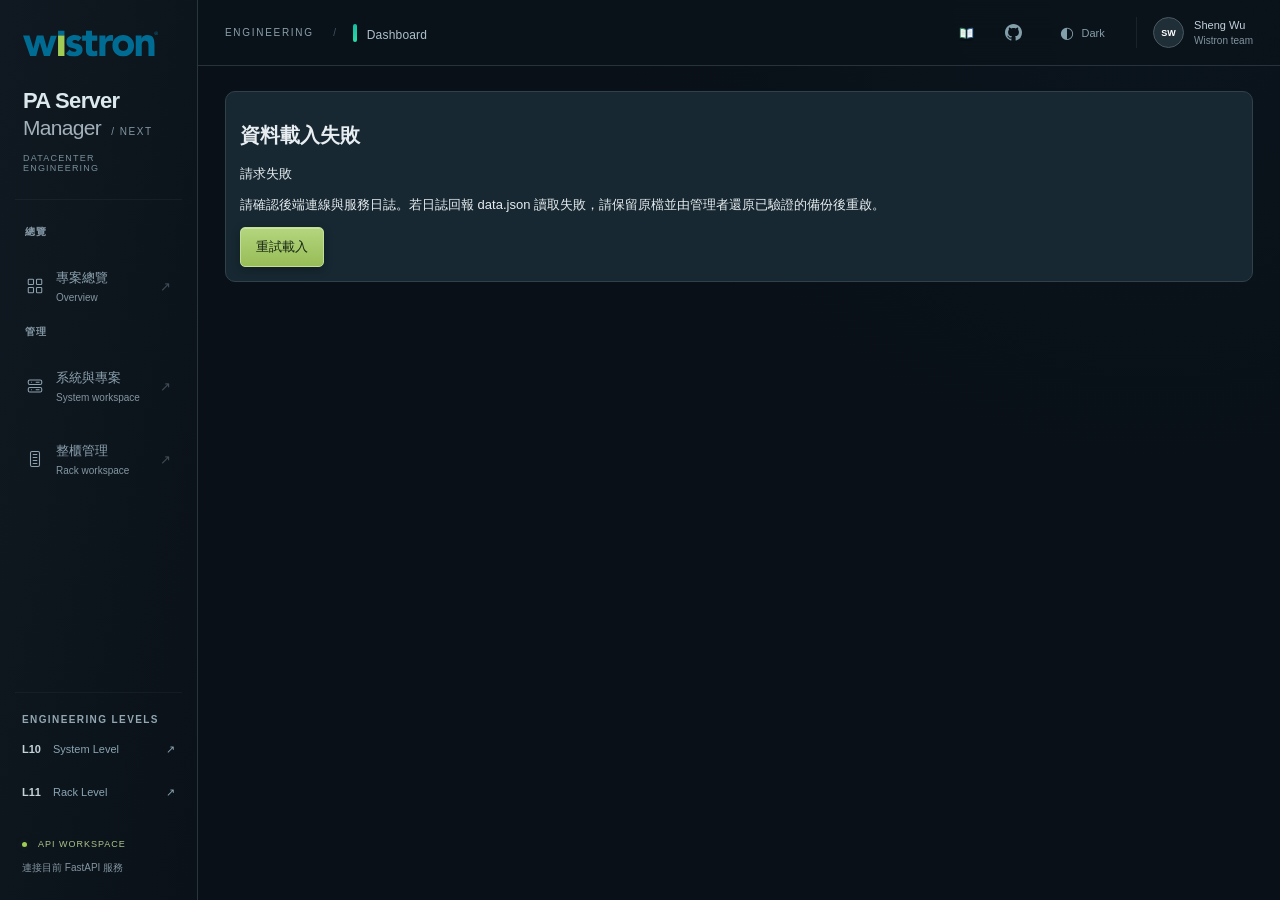
==== commit f3b6e994: "docs: refresh complete Chinese user guide and reading experience" ====
--- a/static/index.html
+++ b/static/index.html
@@ -5,7 +5,7 @@
 <meta name="viewport" content="width=device-width, initial-scale=1.0">
 <title>Wistron PA Server Manager</title>
 <link rel="icon" type="image/svg+xml" href="/static/img/wistron-official.svg">
-<link rel="stylesheet" href="/static/css/style.css?v=20260921a">
+<link rel="stylesheet" href="/static/css/style.css?v=20260924-guide1">
 <link rel="stylesheet" href="/static/vendor/xterm/xterm.css">
 <link rel="stylesheet" href="/static/css/product.css?v=20260924-promote-visible">
 <link rel="stylesheet" href="/static/css/product-detail.css">
@@ -13,11 +13,11 @@
 <link rel="stylesheet" href="/static/css/workspace-cinematic.css">
 <link rel="stylesheet" href="/static/css/wistron-light.css">
 <link rel="stylesheet" href="/static/css/workspace-reliability.css">
-<link rel="stylesheet" href="/static/css/equipment-workspace.css?v=20260924-network-led">
+<link rel="stylesheet" href="/static/css/equipment-workspace.css?v=20260924-network-led2">
 <link rel="stylesheet" href="/static/css/engineering-ux.css?v=20260924">
 <link rel="stylesheet" href="/static/css/operations-ux.css?v=20260924-review1">
 <link rel="stylesheet" href="/static/css/workspace-ux.css?v=20260924-ux1">
-<link rel="stylesheet" href="/static/css/topology.css?v=20260924-ping">
+<link rel="stylesheet" href="/static/css/topology.css?v=20260924-network-led2">
 </head>
 <body>
 
@@ -51,7 +51,7 @@
       <span class="gpu-alert-ticker" id="gpu-alert-ticker"></span>
       <span class="spacer"></span>
 
-      <button class="icon-btn guide-btn-color" id="guide-btn" type="button" title="UserGuide">
+      <button class="icon-btn guide-btn-color" id="guide-btn" type="button" title="使用手冊" aria-label="使用手冊">
         <svg viewBox="0 0 28 28" width="19" height="19" aria-hidden="true" style="display:inline-block;vertical-align:middle">
 <ellipse cx="14" cy="24.5" rx="11" ry="2" fill="rgba(0,0,0,.22)"/>
 <path d="M13 6.5 C10.4 4.9 7 4.4 3 4.9 L3 21.5 C7 21 10.4 21.5 13 23.1 Z" fill="#2f7d5b"/>
@@ -280,9 +280,9 @@
 <script src="/static/vendor/chartjs/chart.umd.min.js"></script>
 <script src="/static/js/equipment-rules.js?v=20260924-r4"></script>
 <script src="/static/js/equipment-connections.js?v=20260924-r4"></script>
-<script src="/static/js/app.js?v=20260924-network-led"></script>
-<script src="/static/js/topology.js?v=20260924-network-led"></script>
-<script src="/static/js/userguide.js?v=20260905b"></script>
+<script src="/static/js/app.js?v=20260924-network-led2"></script>
+<script src="/static/js/topology.js?v=20260924-network-led2"></script>
+<script src="/static/js/userguide.js?v=20260924-guide1"></script>
 <script>
 // KVM 自動登入（Plan A）：launch_id 由 broker mint，route 是 Portal origin 提供
 // （nginx 把 /api/kvm/launch 代轉 broker）。主 app 若跑在 dev origin（127.0.0.1:6969），
@@ -299,8 +299,8 @@
 <script src="/static/js/workspace-cinematic.js?v=20260924-ux2"></script>
 <script src="/static/js/hardware-visuals.js?v=20260924-power-fans"></script>
 <script src="/static/js/workspace-reliability.js?v=20260924-cooling1"></script>
-<script src="/static/js/rack-equipment-scene.js?v=20260924-network-led"></script>
-<script src="/static/js/equipment-workspace.js?v=20260924-network-led"></script>
+<script src="/static/js/rack-equipment-scene.js?v=20260924-network-led2"></script>
+<script src="/static/js/equipment-workspace.js?v=20260924-network-led2"></script>
 <script src="/static/js/engineering-ux.js?v=20260924-ux2"></script>
 <script src="/static/js/operations-ux.js?v=20260924-ux2"></script>
 <script src="/static/js/workspace-ux.js?v=20260924-ops-unified"></script>
--- a/static/css/style.css
+++ b/static/css/style.css
@@ -1167,3 +1167,18 @@
   background:linear-gradient(135deg,transparent 0 50%,var(--text-faint) 50% 60%,transparent 60% 75%,var(--text-faint) 75% 85%,transparent 85%)}
 .ar-window.ar-maxed .ar-grip{display:none}
 
+
+/* Guide readability and viewport containment. */
+.ug-window{max-width:calc(100vw - 16px);max-height:calc(100vh - 16px)}
+.ug-window.ug-minimized{height:38px !important;bottom:auto !important}
+.ug-doc{overflow-wrap:anywhere}
+.ug-doc .ug-sec{margin-bottom:24px;scroll-margin-top:10px}
+.ug-doc .ug-toc{columns:2;column-gap:24px}
+.ug-doc .ug-toc li{break-inside:avoid}
+.ug-table{table-layout:fixed}
+@media(max-width:680px){
+ .ug-window{left:8px !important;top:8px !important;width:calc(100vw - 16px) !important;height:calc(100dvh - 16px)}
+ .ug-body{padding:12px 12px 24px}
+ .ug-doc .ug-toc{columns:1}
+ .ug-table td,.ug-table th{padding:6px}
+}
--- a/static/css/equipment-workspace.css
+++ b/static/css/equipment-workspace.css
@@ -140,6 +140,7 @@
 .ew-flow-note{display:flex;flex-wrap:wrap;justify-content:center;gap:7px 16px;margin:8px 14px;font-size:10px;color:var(--ew-muted)}
 .ew-network-status{margin:10px 16px;padding:10px 12px;border:1px solid var(--ew-line);border-radius:8px;font-size:11px;color:var(--ew-muted);line-height:1.6}
 .ew-network-status p{margin:2px 0}.ew-led-legend{display:flex;flex-wrap:wrap;gap:5px 14px}.ew-led-legend span{display:inline-flex;align-items:center;gap:5px}.ew-led-legend i{width:6px;height:6px;border-radius:50%;display:inline-block}.ew-led-up{background:#20b572}.ew-led-down{background:#df3e43}.ew-led-unknown{background:#87949a}.ew-ping-detail{border-top:1px solid var(--ew-line);padding-top:10px}.ew-ping-detail dd small{display:block;margin-top:4px}
+.rack-ping-result{display:flex;align-items:center;gap:12px;margin:0 0 14px;padding:10px 13px;border:1px solid var(--ew-line);border-radius:8px;background:var(--ew-raised);font-size:11px;line-height:1.55}.rack-ping-result.is-ok{border-left:3px solid #20b572}.rack-ping-result.is-failed{display:block;border-left:3px solid #df3e43}.rack-ping-result>span{margin-left:auto;color:var(--ew-muted)}.rack-ping-result summary{cursor:pointer;font-weight:600;color:var(--ew-text)}.rack-ping-failure-list{display:flex;gap:7px 14px;flex-wrap:wrap;max-height:92px;overflow:auto;margin-top:8px;padding-top:8px;border-top:1px solid var(--ew-line)}.rack-ping-failure-list span{color:var(--ew-muted)}.rack-ping-failure-list code{color:var(--ew-text)}.ew-rack-support-single{grid-template-columns:minmax(0,1fr)}
 .ew-flow-blue{color:#72baff}.ew-flow-red{color:#ff9c91}
 :root[data-theme="light"] .cdu-config .cdu-conflict{color:#923819}:root[data-theme="light"] .ew-flow-blue{color:#175a99}:root[data-theme="light"] .ew-flow-red{color:#b03d34}
 #ew-rack-add{margin-left:auto}
--- a/static/css/topology.css
+++ b/static/css/topology.css
@@ -1,6 +1,6 @@
 .nt-overlay{position:fixed;inset:0;z-index:15000;background:rgba(8,15,23,.65);padding:20px;overflow:auto;color:var(--text,#202a35)}
 .nt-window{max-width:1600px;margin:auto;background:var(--bg,#f5f7fa);border:1px solid var(--border,#aab4bf);border-radius:16px;padding:24px;min-height:80vh;box-shadow:0 24px 80px #0005}
-.nt-header,.nt-toolbar,.nt-actions,.nt-card-head{display:flex;gap:10px;align-items:center;flex-wrap:wrap}.nt-header{justify-content:space-between}.nt-header h2{margin:6px 0}.nt-header p,.nt-help p,.nt-map-hint{font-size:13px;line-height:1.7}.nt-header small{letter-spacing:.1em}.nt-toolbar{padding:16px 0;border-bottom:1px solid var(--border,#aab4bf)}.nt-save-state{margin-left:auto;font-size:13px}.nt-body{display:grid;grid-template-columns:minmax(0,1fr) 320px;gap:24px;padding-top:20px}.nt-body main{min-width:0}.nt-form,.nt-help{padding:18px;border:1px solid var(--border,#aab4bf);border-radius:12px;position:sticky;top:0}.nt-form label,.nt-toolbar label{display:flex;flex-direction:column;gap:5px;font-size:12px}.nt-form label{margin-bottom:12px}.nt-overlay input,.nt-overlay select{background:var(--bg,#fff);color:inherit;border:1px solid var(--border,#aab4bf);border-radius:6px;min-height:36px;padding:7px;max-width:100%;min-width:0}.nt-form input,.nt-form select{width:100%;box-sizing:border-box}.nt-overlay .btn{min-height:34px}.nt-device-grid{display:grid;grid-template-columns:repeat(auto-fit,minmax(240px,1fr));gap:12px;margin-top:18px}.nt-device,.nt-link{border:1px solid var(--border,#aab4bf);border-radius:10px;padding:14px;overflow-wrap:anywhere}.nt-focused{border-color:#078cba;box-shadow:0 0 0 1px #078cba}.nt-card-head{justify-content:space-between}.nt-device small{display:block;margin:7px 0}.nt-node,.nt-port{border-top:1px solid var(--border,#aab4bf);margin-top:12px;padding-top:12px}.nt-node dl{display:grid;grid-template-columns:80px 1fr;font-size:12px;gap:6px}.nt-node dd{margin:0;overflow-wrap:anywhere}.nt-link{display:flex;gap:10px;align-items:center;flex-wrap:wrap;margin-bottom:10px}.nt-link strong{flex:1 1 250px}.nt-link small{flex-basis:100%}.nt-tag{font-size:11px;border:1px solid currentColor;border-radius:4px;padding:3px 6px}.nt-host{color:#078cba;stroke:#078cba}.nt-dpu{color:#a36bdf;stroke:#a36bdf}.nt-data{color:#21956d;stroke:#21956d}.nt-uplink{color:#ce8624;stroke:#ce8624}.nt-other{color:#89919c;stroke:#89919c}.nt-wire{fill:none;stroke-width:2.5}.nt-dim{opacity:.12}.nt-svg-scroll{overflow:auto;max-height:440px;border:1px solid var(--border,#aab4bf);border-radius:12px}.nt-svg-scroll svg{width:100%;display:block}.nt-svg-scroll rect{fill:var(--bg,#f5f7fa);stroke:var(--border,#9ba6b3)}.nt-svg-scroll text{fill:var(--text,#202a35);font:12px sans-serif}.nt-svg-scroll .nt-svg-small{font-size:10px}.nt-message{padding:8px 0;font-size:13px}.nt-error{color:#e15c60;white-space:pre-wrap}.nt-empty{text-align:center;padding:40px 12px}.nt-checks{max-height:290px;overflow:auto;margin-bottom:14px}.nt-checks label{display:flex;flex-direction:row;align-items:center;gap:8px}.nt-checks input{width:auto;min-height:20px}.nt-overlay button:focus-visible,.nt-overlay input:focus-visible,.nt-overlay select:focus-visible{outline:2px solid #078cba;outline-offset:3px}
-.nt-ping-summary{margin:12px 0 0;padding:12px 14px;border:1px solid var(--border,#aab4bf);border-radius:9px;background:color-mix(in srgb,#078cba 8%,transparent);font-size:13px}.nt-ping{display:inline-flex;align-items:center;border-radius:999px;padding:2px 7px;font-size:11px;font-weight:650;white-space:nowrap}.nt-ping-up{color:#18794e;background:#18794e18}.nt-ping-partial{color:#a66500;background:#d990001c}.nt-ping-down{color:#c33c47;background:#c33c4718}.nt-ping-unconfigured,.nt-ping-unchecked{color:#657181;background:#65718118}.nt-filtered{opacity:.35}.nt-wire-up{stroke:#1e9d68}.nt-wire-partial{stroke:#d99000}.nt-wire-down{stroke:#d74d57;stroke-width:3.5}.nt-map-up rect{stroke:#1e9d68}.nt-map-partial rect{stroke:#d99000}.nt-map-down rect{stroke:#d74d57;stroke-width:2}.nt-node dd{display:flex;gap:6px;align-items:center;flex-wrap:wrap}
+.nt-header,.nt-toolbar,.nt-actions,.nt-card-head{display:flex;gap:10px;align-items:center;flex-wrap:wrap}.nt-header{justify-content:space-between}.nt-header h2{margin:6px 0}.nt-header p,.nt-help p,.nt-map-hint{font-size:13px;line-height:1.7}.nt-header small{letter-spacing:.1em}.nt-toolbar{padding:16px 0;border-bottom:1px solid var(--border,#aab4bf)}.nt-save-state{margin-left:auto;font-size:13px}.nt-body{display:grid;grid-template-columns:minmax(0,1fr) 320px;gap:24px;padding-top:20px}.nt-body main{min-width:0}.nt-form,.nt-help{padding:18px;border:1px solid var(--border,#aab4bf);border-radius:12px;position:sticky;top:0}.nt-form label,.nt-toolbar label{display:flex;flex-direction:column;gap:5px;font-size:12px}.nt-form label{margin-bottom:12px}.nt-form-note{margin:-4px 0 12px;color:var(--muted,#657181);font-size:12px;line-height:1.55}.nt-overlay input,.nt-overlay select{background:var(--bg,#fff);color:inherit;border:1px solid var(--border,#aab4bf);border-radius:6px;min-height:36px;padding:7px;max-width:100%;min-width:0}.nt-form input,.nt-form select{width:100%;box-sizing:border-box}.nt-overlay .btn{min-height:34px}.nt-device-grid{display:grid;grid-template-columns:repeat(auto-fit,minmax(240px,1fr));gap:12px;margin-top:18px}.nt-device,.nt-link{border:1px solid var(--border,#aab4bf);border-radius:10px;padding:14px;overflow-wrap:anywhere}.nt-focused{border-color:#078cba;box-shadow:0 0 0 1px #078cba}.nt-card-head{justify-content:space-between}.nt-device small{display:block;margin:7px 0}.nt-node,.nt-port{border-top:1px solid var(--border,#aab4bf);margin-top:12px;padding-top:12px}.nt-node dl{display:grid;grid-template-columns:80px 1fr;font-size:12px;gap:6px}.nt-node dd{margin:0;overflow-wrap:anywhere}.nt-link{display:flex;gap:10px;align-items:center;flex-wrap:wrap;margin-bottom:10px}.nt-link strong{flex:1 1 250px}.nt-link small{flex-basis:100%}.nt-tag{font-size:11px;border:1px solid currentColor;border-radius:4px;padding:3px 6px}.nt-host{color:#078cba;stroke:#078cba}.nt-dpu{color:#a36bdf;stroke:#a36bdf}.nt-power{color:#df6b22;stroke:#df6b22}.nt-cooling{color:#008b99;stroke:#008b99}.nt-data{color:#21956d;stroke:#21956d}.nt-uplink{color:#ce8624;stroke:#ce8624}.nt-other{color:#89919c;stroke:#89919c}.nt-wire{fill:none;stroke-width:2.5}.nt-dim{opacity:.12}.nt-svg-scroll{overflow:auto;max-height:440px;border:1px solid var(--border,#aab4bf);border-radius:12px}.nt-svg-scroll svg{width:100%;display:block}.nt-svg-scroll rect{fill:var(--bg,#f5f7fa);stroke:var(--border,#9ba6b3)}.nt-svg-scroll text{fill:var(--text,#202a35);font:12px sans-serif}.nt-svg-scroll .nt-svg-small{font-size:10px}.nt-message{padding:8px 0;font-size:13px}.nt-error{color:#e15c60;white-space:pre-wrap}.nt-empty{text-align:center;padding:40px 12px}.nt-checks{max-height:290px;overflow:auto;margin-bottom:14px}.nt-checks label{display:flex;flex-direction:row;align-items:center;gap:8px}.nt-checks input{width:auto;min-height:20px}.nt-overlay button:focus-visible,.nt-overlay input:focus-visible,.nt-overlay select:focus-visible{outline:2px solid #078cba;outline-offset:3px}
+.nt-ping-summary{display:grid;gap:7px;margin:12px 0 0;padding:12px 14px;border:1px solid var(--border,#aab4bf);border-radius:9px;background:color-mix(in srgb,#078cba 8%,transparent);font-size:13px}.nt-ping-summary>strong,.nt-ping-summary-head>strong{font-size:14px}.nt-ping-summary>span,.nt-ping-summary-head>span{color:var(--muted,#657181)}.nt-ping-summary-head{display:flex;align-items:baseline;justify-content:space-between;gap:8px 18px;flex-wrap:wrap}.nt-ping-summary p{margin:0}.nt-ping-success{border-color:color-mix(in srgb,#18794e 45%,var(--border,#aab4bf));background:color-mix(in srgb,#18794e 9%,transparent)}.nt-ping-failed{border-color:color-mix(in srgb,#c33c47 48%,var(--border,#aab4bf));background:color-mix(in srgb,#c33c47 8%,transparent)}.nt-ping-failures{display:grid;grid-template-columns:repeat(auto-fit,minmax(230px,1fr));gap:6px;margin:0;padding:0;max-height:168px;overflow:auto;list-style:none}.nt-ping-failures li{display:flex;align-items:center;gap:5px 9px;flex-wrap:wrap;padding:7px 9px;border:1px solid color-mix(in srgb,#c33c47 24%,var(--border,#aab4bf));border-radius:7px;background:color-mix(in srgb,var(--bg,#fff) 88%,transparent);overflow-wrap:anywhere}.nt-ping-failures li>span{font-size:12px}.nt-ping-failures code{font-family:ui-monospace,SFMono-Regular,Consolas,monospace;color:inherit}.nt-ping{display:inline-flex;align-items:center;border-radius:999px;padding:2px 7px;font-size:11px;font-weight:650;white-space:nowrap}.nt-ping-up{color:#18794e;background:#18794e18}.nt-ping-partial{color:#a66500;background:#d990001c}.nt-ping-down{color:#c33c47;background:#c33c4718}.nt-ping-unconfigured,.nt-ping-unchecked{color:#657181;background:#65718118}.nt-filtered{opacity:.35}.nt-wire-up{stroke:#1e9d68}.nt-wire-partial{stroke:#d99000}.nt-wire-down{stroke:#d74d57;stroke-width:3.5}.nt-map-up rect{stroke:#1e9d68}.nt-map-partial rect{stroke:#d99000}.nt-map-down rect{stroke:#d74d57;stroke-width:2}.nt-node dd{display:flex;gap:6px;align-items:center;flex-wrap:wrap}
 @media(max-width:950px){.nt-body{grid-template-columns:1fr}.nt-body aside{grid-row:1}.nt-form,.nt-help{position:static}.nt-help{display:none}}
 @media(max-width:500px){.nt-overlay{padding:6px}.nt-window{padding:12px;border-radius:10px}.nt-device-grid{grid-template-columns:minmax(0,1fr)}.nt-toolbar label{width:100%}.nt-toolbar select{width:100%}.nt-save-state{margin-left:0}.nt-header h2{font-size:22px}}
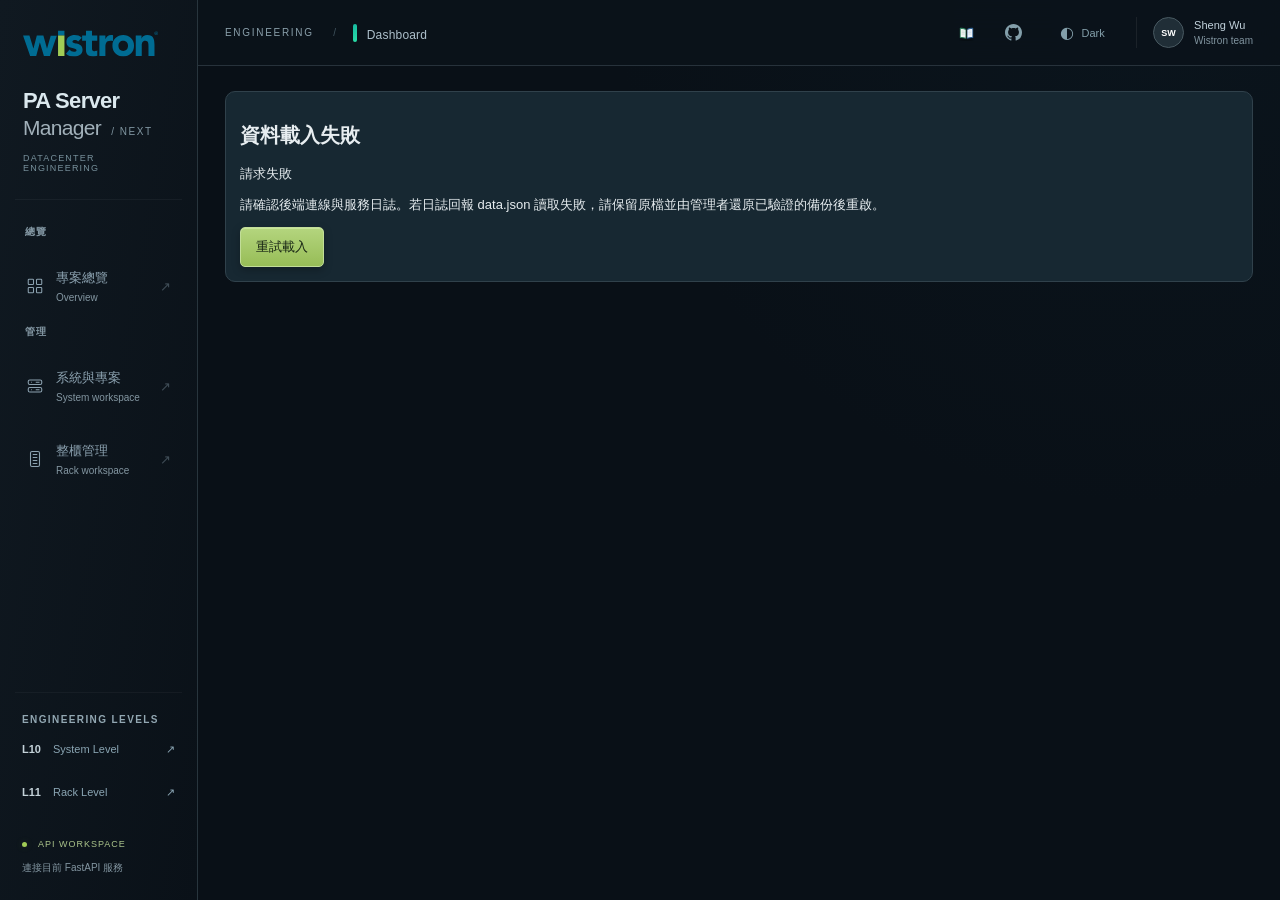
==== commit 70ffc880: "feat: add L11 system broadcast to System Manager Add a '📡 系統廣播' button on the L11 (rack) tab that op" ====
--- a/static/index.html
+++ b/static/index.html
@@ -280,7 +280,7 @@
 <script src="/static/vendor/chartjs/chart.umd.min.js"></script>
 <script src="/static/js/equipment-rules.js?v=20260924-r4"></script>
 <script src="/static/js/equipment-connections.js?v=20260924-r4"></script>
-<script src="/static/js/app.js?v=20260924-network-led2"></script>
+<script src="/static/js/app.js?v=20260818-l11-sysbc"></script>
 <script src="/static/js/topology.js?v=20260924-network-led2"></script>
 <script src="/static/js/userguide.js?v=20260924-guide1"></script>
 <script>
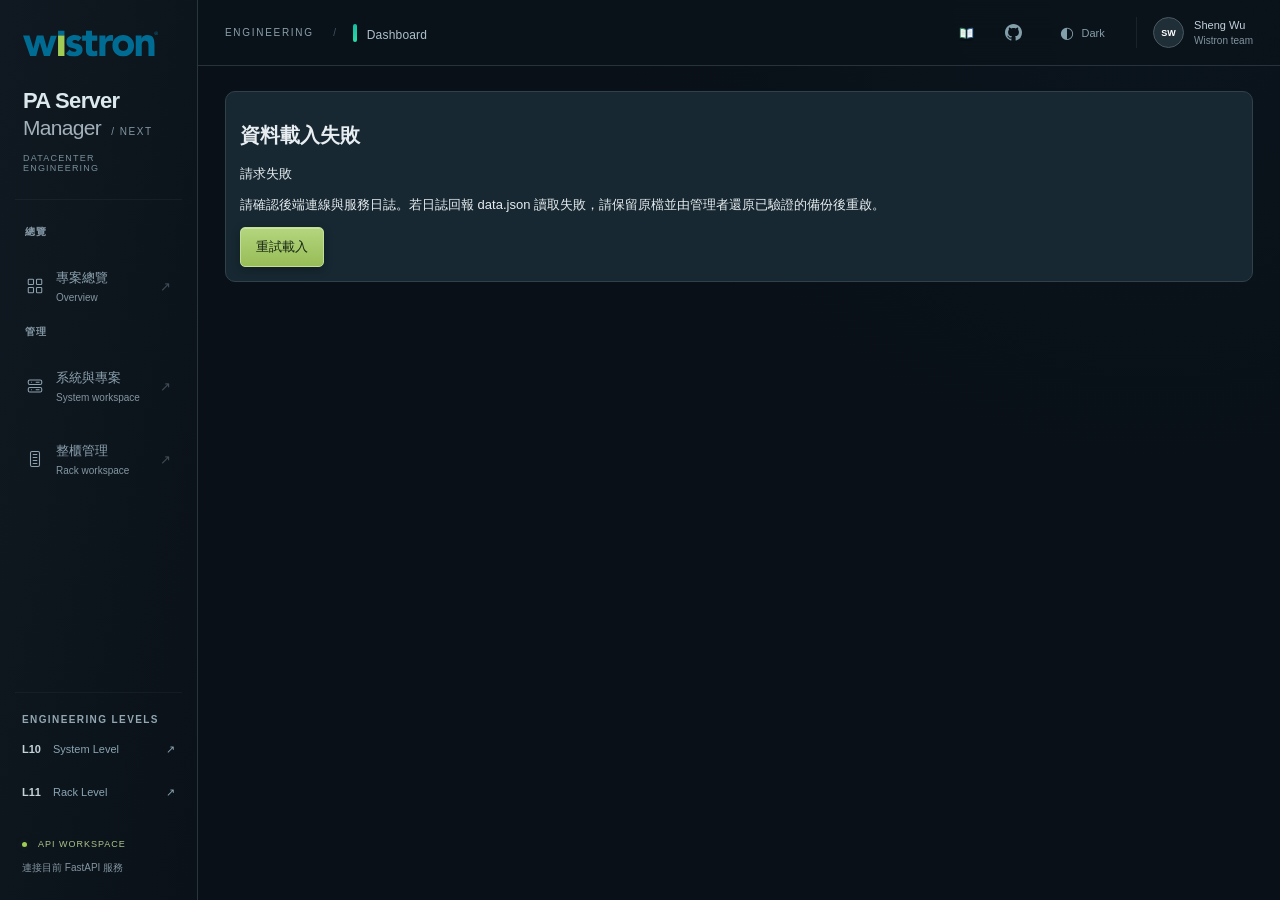
==== commit 1db20ff1: "feat: render system-diagnosis AI report as formatted Markdown The backend intentionally asks the AI " ====
--- a/static/index.html
+++ b/static/index.html
@@ -280,7 +280,7 @@
 <script src="/static/vendor/chartjs/chart.umd.min.js"></script>
 <script src="/static/js/equipment-rules.js?v=20260924-r4"></script>
 <script src="/static/js/equipment-connections.js?v=20260924-r4"></script>
-<script src="/static/js/app.js?v=20260818-l11-sysbc"></script>
+<script src="/static/js/app.js?v=20260928-diagmd"></script>
 <script src="/static/js/topology.js?v=20260924-network-led2"></script>
 <script src="/static/js/userguide.js?v=20260924-guide1"></script>
 <script>
--- a/static/css/style.css
+++ b/static/css/style.css
@@ -669,6 +669,22 @@
 .mach-grid .card:has(> .mach-info) .mach-power-actions{margin-top:14px;margin-bottom:0}
 .mach-pre{background:var(--bg-panel-2);border:1px solid var(--border-soft);border-radius:10px;padding:12px 14px;font-size:12px;line-height:1.65;white-space:pre-wrap;word-break:break-word;max-height:380px;overflow:auto;color:var(--text-dim)}
 .diag-report .mach-pre{max-height:640px;font-size:13px;line-height:1.7;color:var(--text-normal)}
+/* AI 診斷報告：以格式化 Markdown 呈現（取代原本的 raw <pre>） */
+.md-report{background:var(--bg-panel-2);border:1px solid var(--border-soft);border-radius:10px;padding:16px 18px;font-size:13px;line-height:1.75;color:var(--text);max-height:640px;overflow:auto}
+.md-report>*:first-child{margin-top:0}
+.md-report>*:last-child{margin-bottom:0}
+.md-report p{margin:8px 0}
+.md-report h1,.md-report h2,.md-report h3,.md-report h4,.md-report h5,.md-report h6{margin:16px 0 8px;line-height:1.35;color:var(--text);font-weight:700}
+.md-report h1{font-size:18px}.md-report h2{font-size:16px}.md-report h3{font-size:14.5px}
+.md-report h4,.md-report h5,.md-report h6{font-size:13px}
+.md-report h1,.md-report h2{padding-bottom:6px;border-bottom:1px solid var(--border-soft)}
+.md-report ul,.md-report ol{margin:8px 0;padding-left:22px}
+.md-report li{margin:4px 0}
+.md-report li::marker{color:var(--text-faint)}
+.md-report code{background:var(--bg-hover);border:1px solid var(--border-soft);border-radius:4px;padding:1px 5px;font-family:var(--mono,ui-monospace,monospace);font-size:12px;color:var(--accent-blue)}
+.md-report strong{color:var(--text);font-weight:700}
+.md-report a{color:var(--accent-blue);text-decoration:underline;text-underline-offset:2px}
+.md-report hr{border:0;border-top:1px solid var(--border-soft);margin:14px 0}
 .diag-raw{margin-top:10px}
 .diag-raw summary{cursor:pointer;font-size:12px;color:var(--text-faint)}
 .diag-raw .mach-pre{margin-top:8px}
